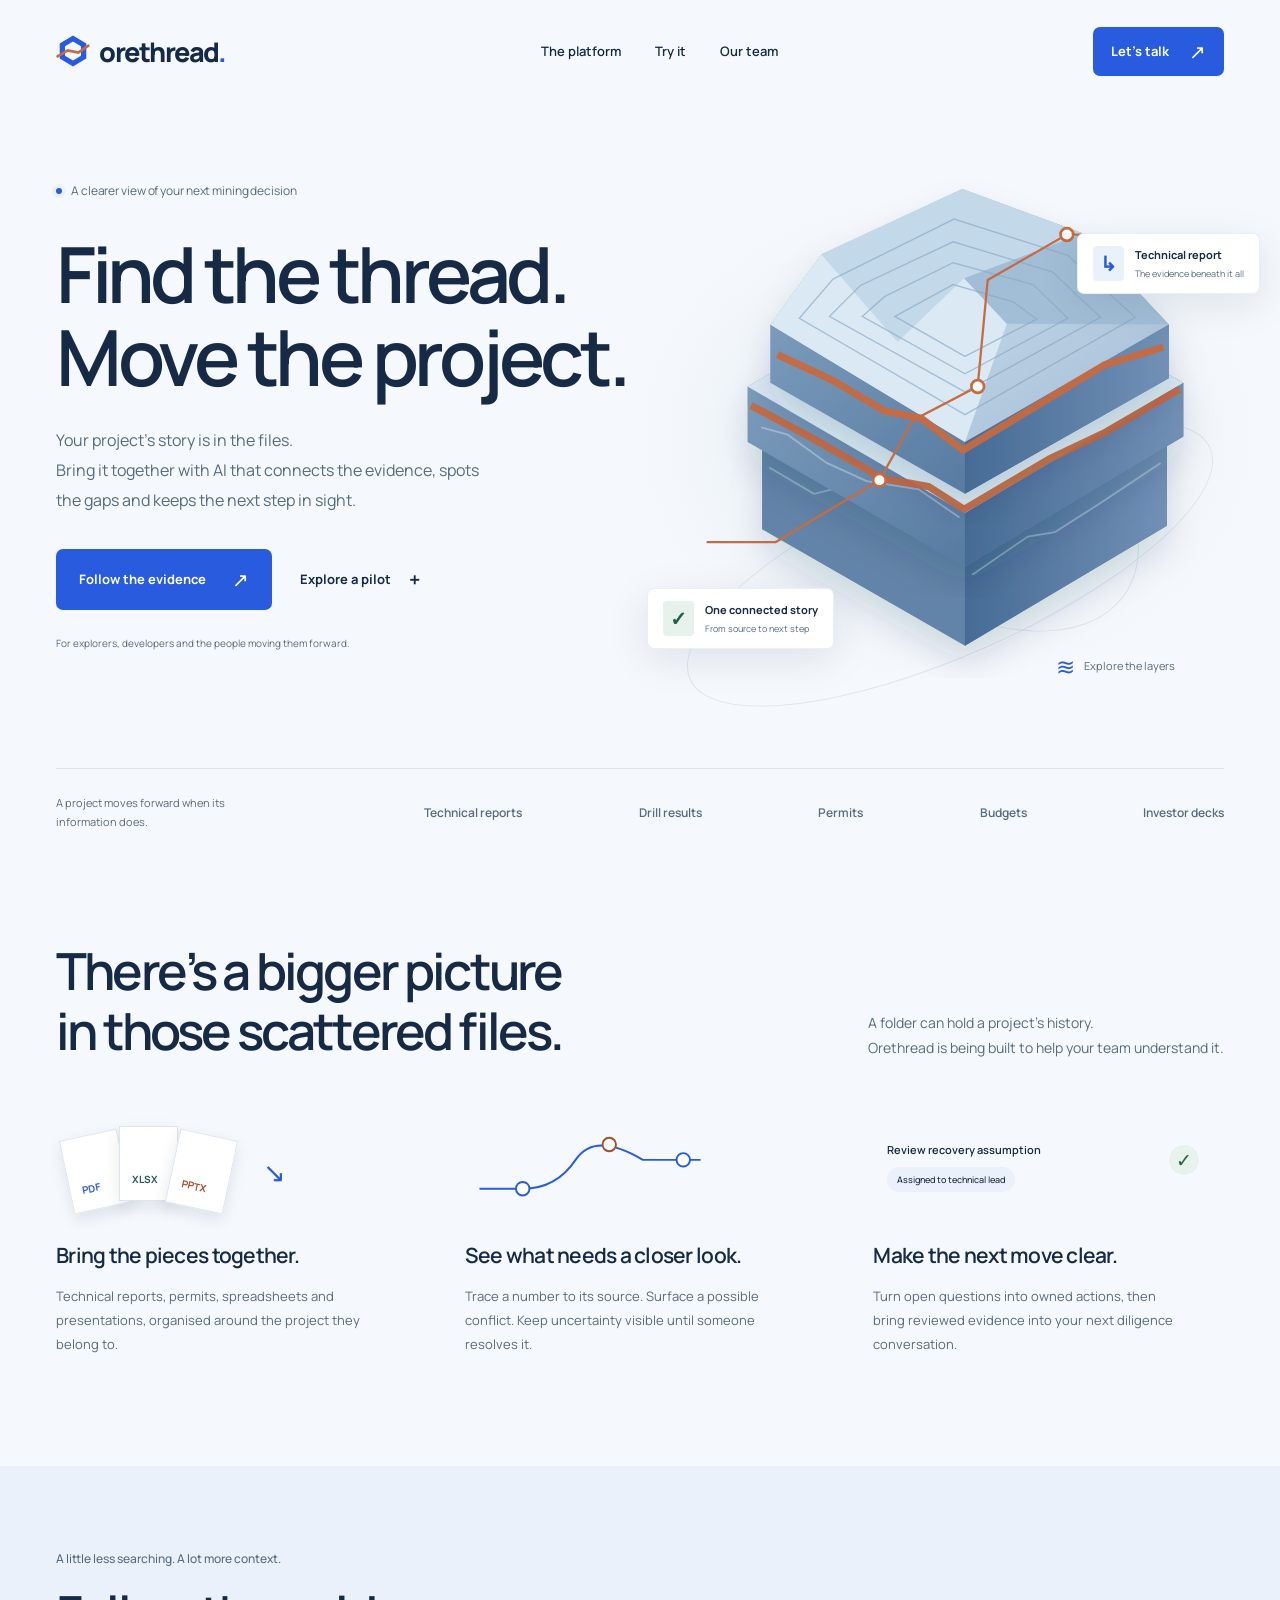
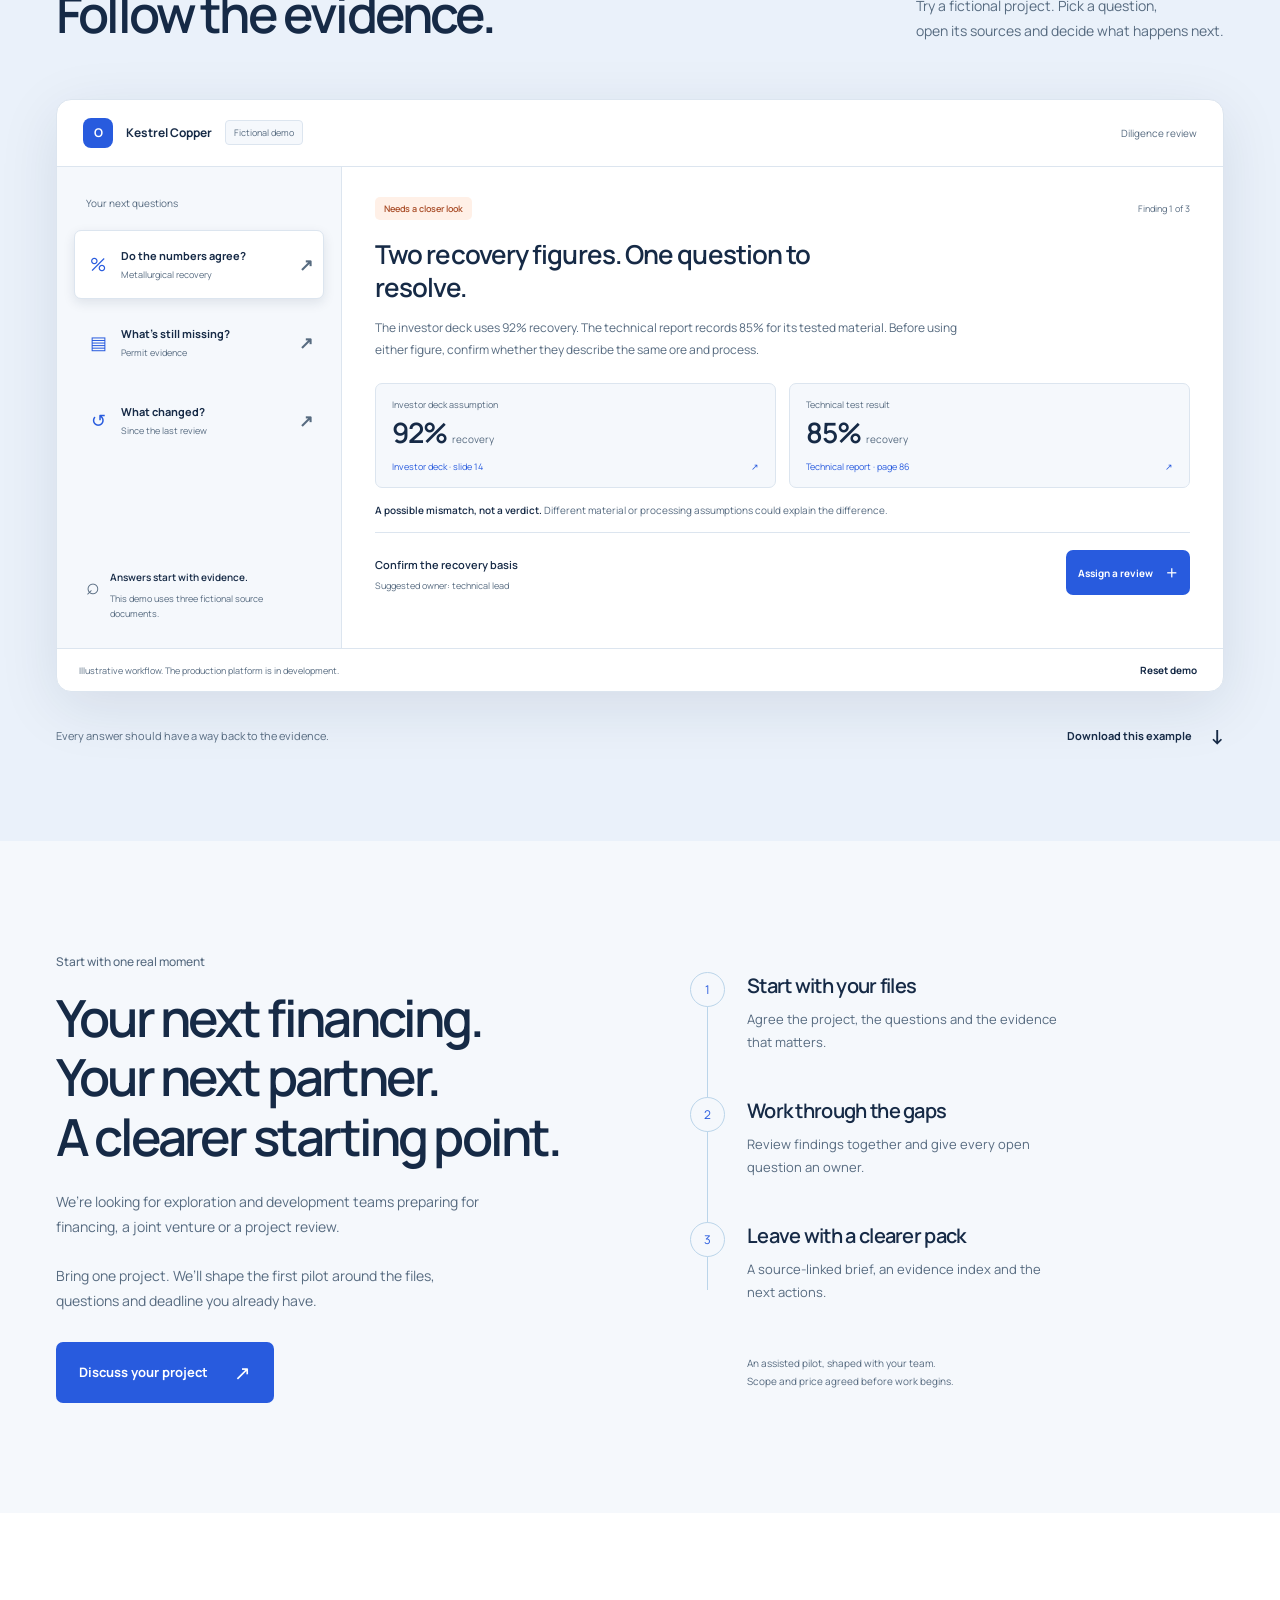
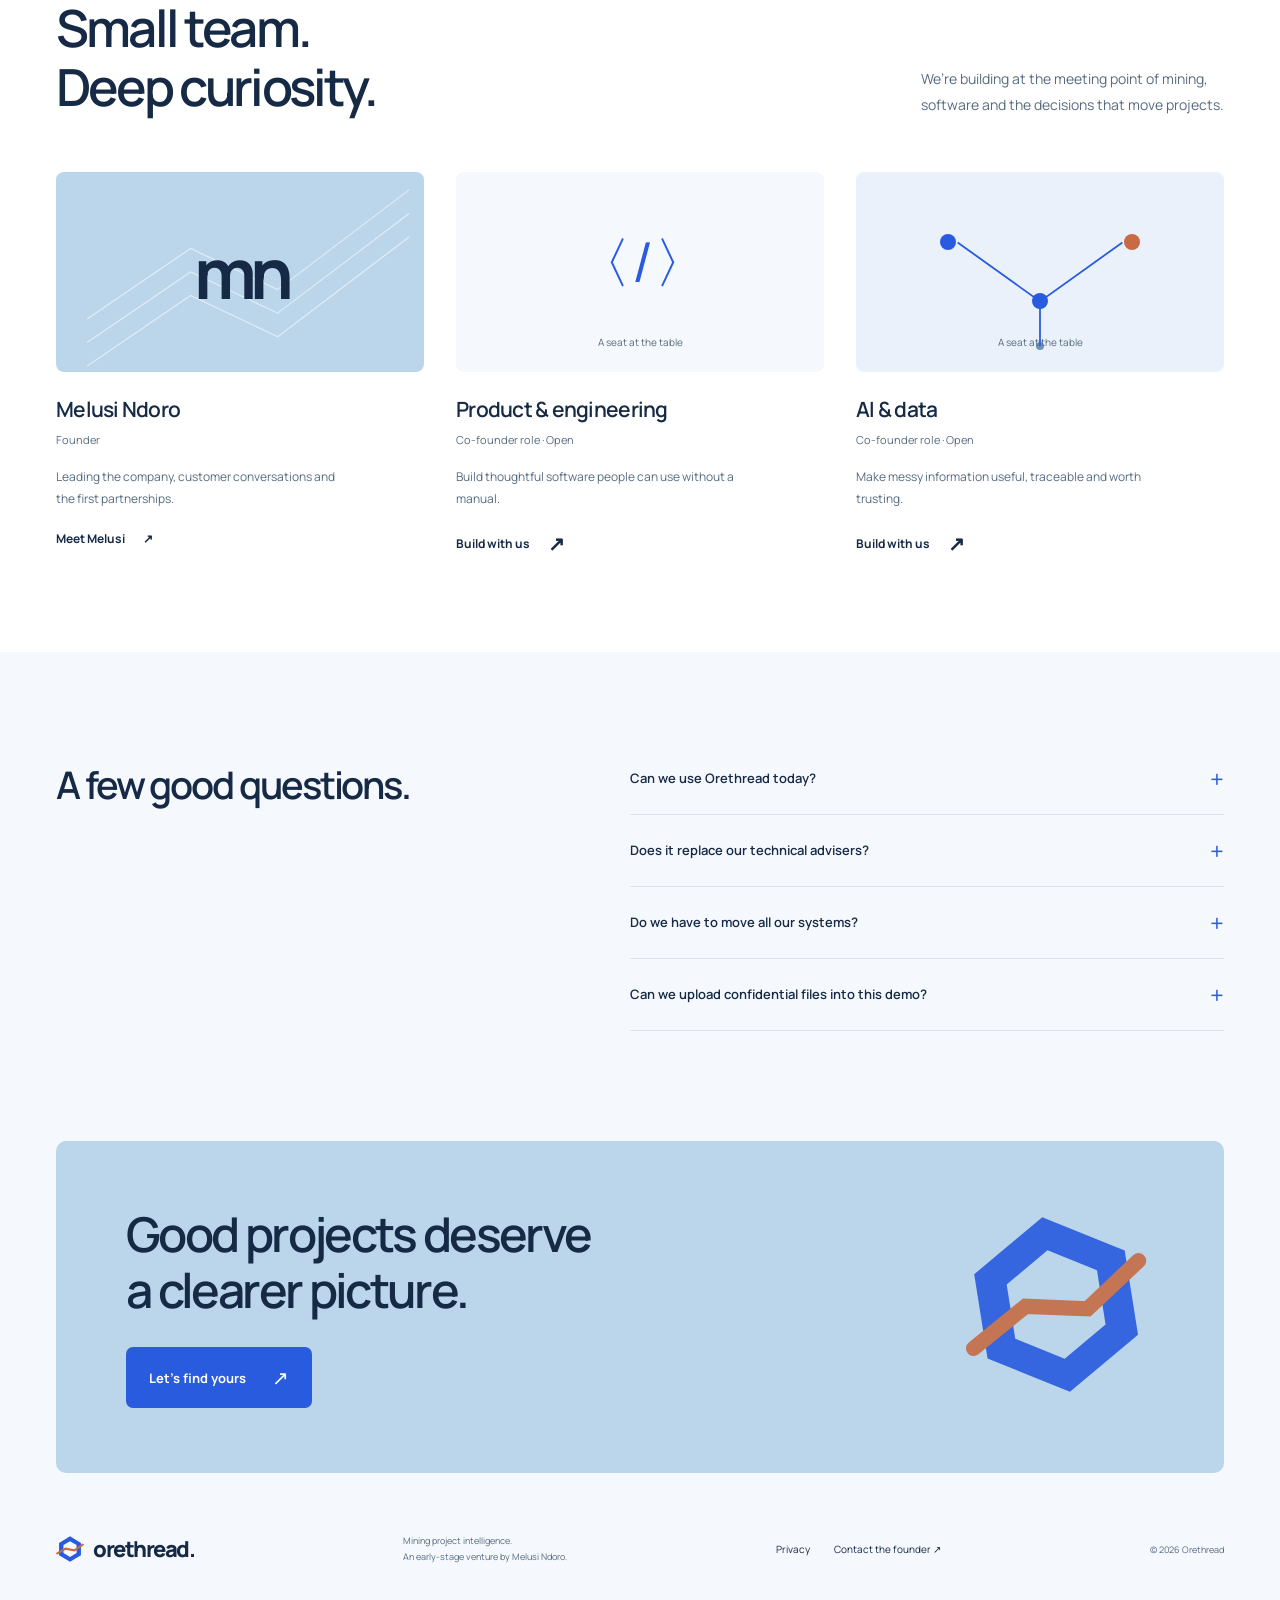
==== index.html @ 6ee9627e "Launch Orethread mining intelligence website and interactive demonstration" ====
<!doctype html>
<html lang="en">
<head>
  <meta charset="utf-8"><meta name="viewport" content="width=device-width,initial-scale=1">
  <title>Orethread | Find the thread. Move the project.</title>
  <meta name="description" content="Mining project intelligence, from scattered files to a clearer next decision. Explore Orethread's interactive diligence demo and discuss a pilot.">
  <meta name="theme-color" content="#F5F8FC"><meta property="og:title" content="Orethread | Find the thread. Move the project."><meta property="og:description" content="Connect the evidence. See what changed. Move your mining project forward."><meta property="og:type" content="website">
  <link rel="icon" href="assets/mark.svg" type="image/svg+xml"><link rel="stylesheet" href="assets/fonts.css"><link rel="stylesheet" href="style.css">
  <script src="app.js" defer></script>
</head>
<body>
<a href="#main" class="skip">Skip to content</a>
<header class="nav-wrap"><nav class="nav container" aria-label="Main navigation">
  <a class="wordmark" href="#" aria-label="Orethread home"><img src="assets/mark.svg" width="34" height="34" alt="">orethread<span class="wordmark-dot">.</span></a>
  <div class="nav-links"><a href="#platform">The platform</a><a href="#demo">Try it</a><a href="#team">Our team</a></div>
  <button class="button button-small" data-enquire="pilot">Let's talk <span aria-hidden="true">↗</span></button>
</nav></header>
<main id="main">
<section class="hero container">
  <div class="hero-copy">
    <p class="opening"><span class="signal" aria-hidden="true"></span> A clearer view of your next mining decision</p>
    <h1>Find the thread.<br>Move the project.</h1>
    <p class="hero-intro">Your project's story is in the files.<br>Bring it together with AI that connects the evidence, spots the gaps and keeps the next step in sight.</p>
    <div class="hero-actions"><a class="button" href="#demo">Follow the evidence <span aria-hidden="true">↗</span></a><button class="text-button" data-enquire="pilot">Explore a pilot <span aria-hidden="true">+</span></button></div>
    <p class="hero-note">For explorers, developers and the people moving them forward.</p>
  </div>
  <div class="hero-art" id="hero-art">
    <div class="orbit orbit-one"></div><div class="orbit orbit-two"></div>
    <div class="formation" id="formation" role="img" aria-label="An illustrated mineral formation, with layers connected by a copper thread">
      <svg viewBox="0 0 620 610" class="ore-svg" aria-hidden="true">
        <defs>
          <linearGradient id="top" x1="0" y1="0" x2="1" y2="1"><stop stop-color="var(--rock-light)"/><stop offset="1" stop-color="var(--rock-top)"/></linearGradient>
          <linearGradient id="front" x1="0" y1="0" x2="1" y2="1"><stop stop-color="var(--rock-mid)"/><stop offset="1" stop-color="var(--rock-dark)"/></linearGradient>
          <linearGradient id="side" x1="0" x2="1"><stop stop-color="var(--rock-dark)"/><stop offset="1" stop-color="var(--rock-side)"/></linearGradient>
          <filter id="shadow"><feDropShadow dx="0" dy="20" stdDeviation="18" flood-color="var(--ink)" flood-opacity=".14"/></filter>
        </defs>
        <g filter="url(#shadow)" class="ore-layer layer-3">
          <path fill="var(--rock-deep)" d="m106 324 224-130 221 125v91L329 542 106 414Z"/>
          <path fill="url(#side)" d="m329 454 222-135v91L329 542Z"/>
          <path fill="url(#top)" d="m106 324 224-130 221 125-222 135Z"/>
          <path class="vein" d="m114 346 49 29 53-13 46 43 60 35m15 24 61-42 30-5 50-32 66-44"/>
        </g>
        <g filter="url(#shadow)" class="ore-layer layer-2">
          <path fill="url(#front)" d="m90 269 240-139 239 135v59L329 467 90 330Z"/>
          <path fill="url(#side)" d="m329 408 240-143v59L329 467Z"/>
          <path fill="var(--rock-light)" d="m90 269 240-139 239 135-240 143Z"/>
          <path class="ore-seam" d="m94 290 64 34 81 46 50 9 39 25 93-55 63-30 81-47"/>
          <path class="vein" d="m105 314 29 8 43 31 44 20 57 9 45 31"/>
        </g>
        <g filter="url(#shadow)" class="ore-layer layer-1">
          <path fill="url(#front)" d="m115 216 56-77 155-72 133 49 94 100v59L329 402 115 280Z"/>
          <path fill="url(#side)" d="m329 345 224-129v59L329 402Z"/>
          <path fill="url(#top)" d="m115 216 56-77 155-72 133 49 94 100-224 129Z"/>
          <path fill="var(--rock-peak)" d="m171 139 155-72 133 49-131 49-73 70Z"/>
          <path fill="var(--rock-light)" d="m115 216 56-77 84 96 73-70 47 50-46 130Z"/>
          <path fill="var(--rock-top)" d="m328 165 131-49 94 100-178-1Z"/>
          <g fill="none" stroke="var(--rock-contour)" stroke-width="1.5" opacity=".65"><path d="m147 209 37-43 133-66 125 40 74 68-187 107Z"/><path d="m180 207 34-34 102-48 109 33 53 50-149 82Z"/><path d="m216 207 25-22 75-37 88 24 38 37-113 61Z"/><path d="m252 207 64-35 66 19 26 19-79 41Z"/></g>
          <path class="ore-seam" d="m123 249 62 29 56 33 40 8 46 35 93-56 63-38 64-19"/>
        </g>
        <path class="thread-path" d="M46 443h75l114-68 37-66 71-37 11-117 87-50h114"/>
        <g class="thread-nodes"><circle cx="235" cy="375" r="7"/><circle cx="343" cy="272" r="7"/><circle cx="441" cy="105" r="7"/></g>
      </svg>
    </div>
    <div class="art-label label-top"><span class="file-icon">↳</span><div>Technical report<small>The evidence beneath it all</small></div></div>
    <div class="art-label label-bottom"><span class="connection-icon">✓</span><div>One connected story<small>From source to next step</small></div></div>
    <button id="layers-button" class="layers-button" aria-pressed="false"><span aria-hidden="true">≋</span> Explore the layers</button>
  </div>
</section>
<div class="context-strip container"><p>A project moves forward when its information does.</p><div><span>Technical reports</span><span>Drill results</span><span>Permits</span><span>Budgets</span><span>Investor decks</span></div></div>

<section class="platform container section-space" id="platform">
  <div class="section-intro"><h2>There’s a bigger picture<br>in those scattered files.</h2><p>A folder can hold a project’s history.<br>Orethread is being built to help your team understand it.</p></div>
  <div class="capabilities">
    <article><div class="feature-art files-art" aria-hidden="true"><i>PDF</i><i>XLSX</i><i>PPTX</i><span>↘</span></div><h3>Bring the pieces together.</h3><p>Technical reports, permits, spreadsheets and presentations, organised around the project they belong to.</p></article>
    <article><div class="feature-art thread-art" aria-hidden="true"><svg viewBox="0 0 260 84"><path d="M15 60h45Q95 60 115 30t70 0h60"/><circle cx="60" cy="60" r="7"/><circle cx="150" cy="14" r="7"/><circle cx="227" cy="30" r="7"/></svg></div><h3>See what needs a closer look.</h3><p>Trace a number to its source. Surface a possible conflict. Keep uncertainty visible until someone resolves it.</p></article>
    <article><div class="feature-art action-art" aria-hidden="true"><span>Review recovery assumption</span><b>Assigned to technical lead</b><i>✓</i></div><h3>Make the next move clear.</h3><p>Turn open questions into owned actions, then bring reviewed evidence into your next diligence conversation.</p></article>
  </div>
</section>

<section class="demo-section" id="demo"><div class="container">
  <div class="section-intro"><div><p class="small-label">A little less searching. A lot more context.</p><h2>Follow the evidence.</h2></div><p>Try a fictional project. Pick a question,<br>open its sources and decide what happens next.</p></div>
  <div class="workbench">
    <div class="workbench-top"><div><span class="project-icon" aria-hidden="true">O</span><strong>Kestrel Copper</strong><span class="demo-badge">Fictional demo</span></div><span class="workbench-status">Diligence review</span></div>
    <div class="workbench-body">
      <aside class="question-list" aria-label="Demo questions"><p>Your next questions</p><button data-scenario="recovery" class="question active" aria-pressed="true"><span class="question-symbol">%</span><span>Do the numbers agree?<small>Metallurgical recovery</small></span><span>↗</span></button><button data-scenario="permit" class="question" aria-pressed="false"><span class="question-symbol">▤</span><span>What’s still missing?<small>Permit evidence</small></span><span>↗</span></button><button data-scenario="changes" class="question" aria-pressed="false"><span class="question-symbol">↺</span><span>What changed?<small>Since the last review</small></span><span>↗</span></button><div class="demo-coverage"><span class="coverage-symbol">⌕</span><p>Answers start with evidence.<small>This demo uses three fictional source documents.</small></p></div></aside>
      <div class="answer-space" aria-live="polite"><div class="answer-heading"><span id="finding-label" class="finding-label">Needs a closer look</span><span id="finding-position">Finding 1 of 3</span></div><h3 id="answer-title"></h3><p id="answer-copy"></p><div class="evidence-grid" id="evidence-grid"></div><div class="answer-note" id="answer-note"></div><div class="demo-action"><div><strong id="action-title"></strong><span id="action-detail"></span></div><button class="button button-small" id="review-button">Assign a review <span aria-hidden="true">+</span></button></div><p class="review-confirmation" id="review-confirmation" role="status"></p></div>
    </div><div class="workbench-footer"><span>Illustrative workflow. The production platform is in development.</span><button class="text-button" id="reset-demo">Reset demo</button></div>
  </div>
  <div class="demo-footnote"><p>Every answer should have a way back to the evidence.</p><button class="text-button" id="download-example">Download this example <span aria-hidden="true">↓</span></button></div>
</div></section>

<section class="pilot container section-space" id="pilot">
  <div class="pilot-copy"><p class="small-label">Start with one real moment</p><h2>Your next financing.<br>Your next partner.<br>A clearer starting point.</h2><p>We’re looking for exploration and development teams preparing for financing, a joint venture or a project review.</p><p>Bring one project. We’ll shape the first pilot around the files, questions and deadline you already have.</p><button class="button" data-enquire="pilot">Discuss your project <span aria-hidden="true">↗</span></button></div>
  <div class="pilot-route"><div class="route-line" aria-hidden="true"></div><article><span>1</span><div><h3>Start with your files</h3><p>Agree the project, the questions and the evidence that matters.</p></div></article><article><span>2</span><div><h3>Work through the gaps</h3><p>Review findings together and give every open question an owner.</p></div></article><article><span>3</span><div><h3>Leave with a clearer pack</h3><p>A source-linked brief, an evidence index and the next actions.</p></div></article><p class="pilot-detail">An assisted pilot, shaped with your team.<br>Scope and price agreed before work begins.</p></div>
</section>

<section class="team-section" id="team"><div class="container"><div class="section-intro"><h2>Small team.<br>Deep curiosity.</h2><p>We’re building at the meeting point of mining,<br>software and the decisions that move projects.</p></div><div class="team-grid"><article class="person founder"><div class="person-art founder-art" aria-hidden="true"><span>mn</span><svg viewBox="0 0 240 170"><path d="m-10 125 88-60 74 35 112-85M-10 145l88-60 74 35L264 35M-10 165l88-60 74 35L264 55"/></svg></div><h3>Melusi Ndoro</h3><p>Founder</p><p class="person-bio">Leading the company, customer conversations and the first partnerships.</p><a href="https://www.linkedin.com/in/melusindoro" target="_blank" rel="noopener noreferrer">Meet Melusi <span aria-hidden="true">↗</span></a></article><article class="person"><div class="person-art open-art" aria-hidden="true"><span>〈 / 〉</span><small>A seat at the table</small></div><h3>Product & engineering</h3><p>Co-founder role · Open</p><p class="person-bio">Build thoughtful software people can use without a manual.</p><button class="text-button" data-enquire="product">Build with us <span aria-hidden="true">↗</span></button></article><article class="person"><div class="person-art data-art" aria-hidden="true"><span class="data-node"></span><span class="data-node"></span><span class="data-node"></span><span class="data-node"></span><svg viewBox="0 0 280 170"><path d="m70 60 70 50 70-50m-70 50v38"/></svg><small>A seat at the table</small></div><h3>AI & data</h3><p>Co-founder role · Open</p><p class="person-bio">Make messy information useful, traceable and worth trusting.</p><button class="text-button" data-enquire="ai">Build with us <span aria-hidden="true">↗</span></button></article></div></div></section>

<section class="faq container section-space"><h2>A few good questions.</h2><div><details><summary>Can we use Orethread today?<span>+</span></summary><p>You can explore the interactive demo now. The production platform is in development, and we’re inviting teams to discuss an assisted pilot around a real project.</p></details><details><summary>Does it replace our technical advisers?<span>+</span></summary><p>Your team and advisers make the decisions. Orethread is designed to make the supporting evidence easier to find, compare and review.</p></details><details><summary>Do we have to move all our systems?<span>+</span></summary><p>The first pilot starts with a selected set of project documents. It is designed to fit around your existing technical tools, with scope agreed before onboarding.</p></details><details><summary>Can we upload confidential files into this demo?<span>+</span></summary><p>No upload is needed here. This demonstration uses fictional documents only. Access, storage and data handling for a real pilot will be agreed with your team first.</p></details></div></section>

<section class="closing container"><div><h2>Good projects deserve<br>a clearer picture.</h2><button class="button" data-enquire="pilot">Let's find yours <span aria-hidden="true">↗</span></button></div><div class="closing-symbol" aria-hidden="true"><img src="assets/mark.svg" alt=""></div></section>
</main>
<footer class="container footer"><a class="wordmark" href="#"><img src="assets/mark.svg" width="28" height="28" alt="">orethread.</a><p>Mining project intelligence.<br>An early-stage venture by Melusi Ndoro.</p><div><a href="privacy.html">Privacy</a><a href="https://www.linkedin.com/in/melusindoro" target="_blank" rel="noopener noreferrer">Contact the founder ↗</a></div><span>© 2026 Orethread</span></footer>

<dialog id="source-dialog" class="source-dialog"><div class="dialog-top"><span id="source-filename"></span><button class="icon-button" data-close="source-dialog" aria-label="Close source">×</button></div><div class="document-page"><p class="document-label">Fictional example document</p><h2 id="source-heading"></h2><p id="source-date"></p><div id="source-content"></div><p class="document-footer" id="source-page"></p></div></dialog>
<dialog id="enquiry-dialog" class="enquiry-dialog"><button class="icon-button close-enquiry" data-close="enquiry-dialog" aria-label="Close enquiry">×</button><p class="small-label">Let’s start a conversation</p><h2 id="enquiry-heading">What are you working on?</h2><p id="enquiry-intro">A little context will help us make the first conversation useful.</p><form id="enquiry-form"><label>Your name<input name="name" autocomplete="name" required maxlength="120"></label><label>Email<input name="email" type="email" autocomplete="email" required maxlength="200"></label><label id="company-label">Company or project<input name="company" required maxlength="160"></label><label id="message-label">What would you like to work through?<textarea name="message" rows="3" required maxlength="2000"></textarea></label><p class="form-note" id="form-note">This prepares your message on your device. Nothing is submitted in the background.</p><button class="button" type="submit" id="enquiry-submit">Prepare your introduction <span aria-hidden="true">↗</span></button></form><div id="enquiry-result" hidden><p>Your introduction is ready. Copy it, then send it to Melusi on LinkedIn.</p><textarea id="prepared-message" rows="8" readonly aria-label="Your prepared introduction"></textarea><div class="result-actions"><button class="button" id="copy-introduction">Copy introduction</button><a class="text-button" id="send-introduction" href="https://www.linkedin.com/in/melusindoro" target="_blank" rel="noopener noreferrer">Open LinkedIn ↗</a></div><p class="form-note" id="copy-status" role="status">Your message has not been sent.</p></div></dialog>
<div class="toast" id="toast" role="status"></div>
</body></html>
---- assets/fonts.css ----
@font-face {
  font-family: 'Manrope';
  font-style: normal;
  font-weight: 400;
  font-display: swap;
  src: url(./manrope-0.ttf) format('truetype');
}
@font-face {
  font-family: 'Manrope';
  font-style: normal;
  font-weight: 500;
  font-display: swap;
  src: url(./manrope-1.ttf) format('truetype');
}
@font-face {
  font-family: 'Manrope';
  font-style: normal;
  font-weight: 600;
  font-display: swap;
  src: url(./manrope-2.ttf) format('truetype');
}
@font-face {
  font-family: 'Manrope';
  font-style: normal;
  font-weight: 700;
  font-display: swap;
  src: url(./manrope-3.ttf) format('truetype');
}
@font-face {
  font-family: 'Manrope';
  font-style: normal;
  font-weight: 800;
  font-display: swap;
  src: url(./manrope-4.ttf) format('truetype');
}
---- style.css ----
:root{--paper:#F5F8FC;--surface:#FFFFFF;--ink:#162A46;--muted:#576B80;--blue:#285BDE;--blue-hover:#1C43AE;--line:#DCE5EF;--mineral:#BBD5EA;--wash:#EAF1FA;--copper:#A94D28;--copper-bright:#C66B43;--copper-wash:#FFF0E7;--success:#236048;--success-wash:#E6F2EB;--rock-light:#DBE9F4;--rock-top:#A2BDD6;--rock-mid:#89A9C5;--rock-dark:#466B95;--rock-side:#7190B5;--rock-deep:#6284A8;--rock-peak:#C3D9E9;--rock-contour:#89A8C4;--backdrop:rgba(22,42,70,.44);--shadow:rgba(22,42,70,.10);--font:'Manrope',Arial,sans-serif;--ease:cubic-bezier(.22,.61,.36,1)}
*{box-sizing:border-box}html{scroll-behavior:smooth;scroll-padding-top:100px}body{margin:0;background:var(--paper);color:var(--ink);font-family:var(--font);font-size:15px;-webkit-font-smoothing:antialiased}button,input,textarea{font:inherit}button,a{-webkit-tap-highlight-color:transparent}button{cursor:pointer}a{color:inherit;text-decoration:none}button{color:inherit}button:disabled{cursor:default}p{line-height:1.8;margin:0}h1,h2,h3{margin:0;font-weight:600;letter-spacing:-.055em}h1{font-size:clamp(52px,6.05vw,86px);line-height:1.07}h2{font-size:clamp(34px,4vw,54px);line-height:1.16}h3{font-size:21px;line-height:1.4;letter-spacing:-.035em}a:focus-visible,button:focus-visible,summary:focus-visible,input:focus-visible,textarea:focus-visible{outline:3px solid var(--blue);outline-offset:5px}::selection{background:var(--mineral)}.container{max-width:1280px;width:calc(100% - 112px);margin-inline:auto}.nav-wrap{position:sticky;top:0;z-index:30;background:color-mix(in srgb,var(--paper) 92%,transparent);backdrop-filter:blur(18px)}.nav{height:102px;display:flex;align-items:center;justify-content:space-between;gap:24px}.wordmark{display:flex;align-items:center;gap:9px;font-size:27px;font-weight:800;letter-spacing:-1.5px}.wordmark-dot{margin-left:-10px;color:var(--blue)}.nav-links{display:flex;gap:34px;font-size:13px;font-weight:600}.nav-links a:hover,.footer a:hover{color:var(--blue)}.button{display:inline-flex;justify-content:center;align-items:center;gap:26px;padding:17px 23px;border:0;background:var(--blue);color:var(--surface);border-radius:7px;font-size:13px;font-weight:700;transition:background .2s,transform .2s;min-height:48px}.button:hover{background:var(--blue-hover);transform:translateY(-2px)}.button span{font-size:20px;font-weight:400}.button-small{padding:11px 18px;min-height:44px;gap:20px}.text-button{display:inline-flex;align-items:center;gap:18px;background:none;border:0;padding:10px 0;font-size:13px;font-weight:700}.text-button:hover{color:var(--blue)}.text-button span{font-size:20px}.skip{position:fixed;left:16px;top:-100px;z-index:100;background:var(--surface);padding:15px}.skip:focus{top:16px}.hero{min-height:666px;display:grid;grid-template-columns:1.13fr 1fr;align-items:center;position:relative;padding-top:32px;padding-bottom:70px}.hero-copy{position:relative;z-index:2}.opening{font-size:12px;letter-spacing:-.1px;display:flex;gap:9px;align-items:center;margin-bottom:30px;color:var(--muted)}.signal{display:block;width:6px;height:6px;border-radius:50%;background:var(--blue);box-shadow:0 0 0 4px var(--wash)}.hero-intro{font-size:16px;line-height:1.9;max-width:435px;margin-top:27px;color:var(--muted)}.hero-actions{display:flex;align-items:center;gap:28px;margin-top:33px}.hero-note{font-size:10px;color:var(--muted);margin-top:24px}.hero-art{position:relative;min-width:0;height:555px;margin-left:-35px;margin-right:-30px;isolation:isolate}.hero-art:before{content:'';position:absolute;inset:40px -20px 0;background:radial-gradient(ellipse,var(--mineral),transparent 67%);opacity:.32;z-index:-1}.formation{width:100%;height:100%;transform:perspective(900px) rotateX(var(--rx,0deg)) rotateY(var(--ry,0deg));transition:transform .6s var(--ease)}.ore-svg{width:100%;height:100%;overflow:visible}.ore-layer{transition:transform 1s var(--ease)}.layer-1{transform:translateY(-12px)}.layer-2{transform:translateY(3px)}.layer-3{transform:translateY(15px)}.is-open .layer-1{transform:translateY(-48px)}.is-open .layer-2{transform:translateY(20px)}.is-open .layer-3{transform:translateY(70px)}.vein{fill:none;stroke:var(--rock-light);stroke-width:2;opacity:.4}.ore-seam{fill:none;stroke:var(--copper-bright);stroke-width:8;stroke-linejoin:round;opacity:.95}.thread-path{fill:none;stroke:var(--copper-bright);stroke-width:2.5;stroke-linecap:round;stroke-dasharray:750;stroke-dashoffset:750;animation:draw-thread 2.5s var(--ease) .6s forwards}.thread-nodes{fill:var(--surface);stroke:var(--copper-bright);stroke-width:3}.orbit{position:absolute;border:1px solid var(--line);border-radius:50%;width:93%;height:33%;left:4%;top:60%;transform:rotate(-24deg);z-index:-1}.orbit-two{width:67%;height:44%;left:18%;top:39%;transform:rotate(35deg)}.art-label{position:absolute;background:var(--surface);border:1px solid color-mix(in srgb,var(--line) 60%,transparent);box-shadow:0 10px 40px var(--shadow);padding:12px 15px;display:flex;gap:11px;align-items:center;border-radius:7px;font-size:11px;font-weight:700;white-space:nowrap}.art-label small{display:block;color:var(--muted);font-size:9px;font-weight:400;margin-top:5px}.label-top{right:-1%;top:17%}.label-bottom{left:1%;bottom:8%}.file-icon,.connection-icon{font-size:20px;width:31px;height:35px;display:grid;place-items:center;border-radius:4px;color:var(--blue);background:var(--wash)}.connection-icon{color:var(--success);background:var(--success-wash)}.layers-button{position:absolute;right:11%;bottom:0;border:0;background:none;display:flex;gap:9px;align-items:center;color:var(--muted);font-size:11px;padding:12px}.layers-button span{font-size:23px;color:var(--blue)}.context-strip{border-top:1px solid var(--line);padding-top:25px;display:flex;justify-content:space-between;gap:28px;align-items:center}.context-strip>p{font-size:11px;max-width:185px;color:var(--muted);line-height:1.7}.context-strip>div{display:flex;justify-content:space-between;flex:1;max-width:800px;gap:15px}.context-strip span{font-size:12px;font-weight:600;color:var(--muted)}.section-space{padding-block:110px}.section-intro{display:flex;justify-content:space-between;align-items:flex-end;gap:48px;margin-bottom:55px}.section-intro>p{color:var(--muted);font-size:14px;max-width:375px}.capabilities{display:grid;grid-template-columns:repeat(3,1fr);gap:58px}.capabilities article{min-width:0}.capabilities p{font-size:13px;line-height:1.85;color:var(--muted);margin-top:13px;max-width:310px}.feature-art{height:112px;position:relative;margin-bottom:14px}.files-art{display:flex;align-items:center;padding-left:10px}.files-art i{font-size:10px;font-style:normal;font-weight:700;background:var(--surface);border:1px solid var(--line);width:59px;height:75px;padding:45px 12px 0;transform:rotate(-12deg);color:var(--blue);box-shadow:0 6px 15px var(--shadow)}.files-art i:nth-child(2){transform:translate(-6px,-8px) rotate(0deg);color:var(--success)}.files-art i:nth-child(3){transform:translate(-12px,0) rotate(12deg);color:var(--copper)}.files-art>span{font-size:27px;color:var(--blue);padding-left:20px}.thread-art{display:flex;align-items:center}.thread-art svg{width:250px;fill:var(--surface);stroke:var(--blue);stroke-width:2}.thread-art path{fill:none}.thread-art circle:nth-child(3){stroke:var(--copper)}.action-art{padding-top:27px;padding-left:14px}.action-art span{font-size:11px;display:block;font-weight:600}.action-art b{font-size:9px;display:inline-block;background:var(--wash);padding:6px 10px;border-radius:20px;margin-top:10px;font-weight:500}.action-art i{position:absolute;right:25px;top:30px;font-size:19px;font-style:normal;color:var(--success);background:var(--success-wash);border-radius:50%;width:30px;height:30px;text-align:center;padding-top:2px}.small-label{font-size:12px;font-weight:500;color:var(--muted);margin-bottom:15px}.demo-section{background:var(--wash);padding-block:82px}.workbench{border:1px solid var(--line);border-radius:15px;overflow:hidden;background:var(--surface);box-shadow:0 15px 60px var(--shadow)}.workbench-top{padding:18px 26px;border-bottom:1px solid var(--line);display:flex;align-items:center;justify-content:space-between;gap:15px}.workbench-top>div{display:flex;align-items:center;gap:13px;font-size:12px}.project-icon{display:grid;place-items:center;background:var(--blue);color:var(--surface);width:30px;height:30px;border-radius:8px;font-weight:700}.demo-badge{font-size:9px;color:var(--muted);background:var(--paper);padding:5px 8px;border:1px solid var(--line);border-radius:4px}.workbench-status{font-size:10px;color:var(--muted)}.workbench-body{display:grid;grid-template-columns:285px 1fr;min-height:474px}.question-list{border-right:1px solid var(--line);background:var(--paper);padding:27px 17px;display:flex;flex-direction:column;gap:9px}.question-list>p{font-size:10px;color:var(--muted);margin-bottom:9px;padding-left:12px}.question{display:flex;align-items:center;width:100%;border:1px solid transparent;background:transparent;text-align:left;padding:13px 10px;border-radius:7px;gap:10px;font-size:11px;font-weight:700;min-height:69px}.question.active{background:var(--surface);border-color:var(--line);box-shadow:0 4px 12px var(--shadow)}.question:hover{background:var(--surface)}.question-symbol{display:grid;place-items:center;font-size:18px;font-weight:400;color:var(--blue);width:26px}.question>span:nth-child(2){flex:1}.question small{display:block;margin-top:5px;color:var(--muted);font-size:9px;font-weight:400}.question>span:last-child{font-size:17px;color:var(--muted)}.demo-coverage{display:flex;align-items:flex-start;gap:10px;margin-top:auto;padding:35px 12px 0}.demo-coverage p{font-size:10px;line-height:1.65;font-weight:600}.demo-coverage small{display:block;font-size:9px;color:var(--muted);font-weight:400;margin-top:6px}.coverage-symbol{font-size:23px;color:var(--muted)}.answer-space{padding:30px 33px 25px;min-width:0}.answer-heading{display:flex;justify-content:space-between;align-items:center;margin-bottom:18px}.finding-label{color:var(--copper);background:var(--copper-wash);font-size:9px;border-radius:5px;padding:5px 9px;font-weight:600}#finding-position{font-size:9px;color:var(--muted)}.answer-space h3{font-size:26px;line-height:1.3;margin-bottom:12px;max-width:490px}.answer-space>p{color:var(--muted);font-size:12px;line-height:1.8;max-width:610px}.evidence-grid{display:grid;grid-template-columns:1fr 1fr;gap:13px;margin-top:23px}.evidence{border:1px solid var(--line);border-radius:7px;background:var(--paper);padding:14px 16px;text-align:left;transition:border-color .2s;min-width:0}.evidence:hover{border-color:var(--blue)}.evidence-label{display:block;color:var(--muted);font-size:9px}.evidence-value{display:block;font-size:28px;line-height:1.5;font-weight:600;letter-spacing:-1px}.evidence-unit{font-size:10px;color:var(--muted);font-weight:400;letter-spacing:0;margin-left:5px}.evidence-source{display:flex;justify-content:space-between;gap:8px;font-size:9px;color:var(--blue);margin-top:7px}.answer-note{font-size:10px;color:var(--muted);padding:15px 0}.answer-note strong{color:var(--ink);font-weight:600}.demo-action{display:flex;align-items:center;justify-content:space-between;gap:15px;border-top:1px solid var(--line);padding-top:17px}.demo-action strong{font-size:11px;font-weight:600}.demo-action>div>span{display:block;font-size:9px;color:var(--muted);margin-top:5px}.demo-action .button{font-size:10px;padding:9px 12px;gap:13px;min-height:38px}.review-confirmation{font-size:10px!important;color:var(--success)!important;margin-top:10px!important;min-height:18px}.workbench-footer{border-top:1px solid var(--line);padding:10px 22px;display:flex;justify-content:space-between;align-items:center;gap:16px}.workbench-footer>span{font-size:9px;color:var(--muted)}.workbench-footer .text-button{font-size:10px;padding:4px}.demo-footnote{display:flex;justify-content:space-between;align-items:center;margin-top:20px;gap:20px}.demo-footnote p{font-size:11px;color:var(--muted)}.demo-footnote .text-button{font-size:11px}.pilot{display:grid;grid-template-columns:1fr 1fr;gap:100px;align-items:center}.pilot-copy>p:not(.small-label){font-size:14px;max-width:440px;color:var(--muted);margin-top:23px}.pilot-copy .button{margin-top:29px}.pilot-route{position:relative;padding-top:8px}.pilot-route article{position:relative;display:flex;gap:22px;padding-bottom:42px}.pilot-route article>span{z-index:1;width:35px;height:35px;display:grid;place-items:center;flex-shrink:0;background:var(--paper);border:1px solid var(--mineral);border-radius:50%;font-size:12px;color:var(--blue)}.pilot-route h3{font-size:20px}.pilot-route article p{font-size:13px;line-height:1.8;max-width:310px;margin-top:8px;color:var(--muted)}.route-line{position:absolute;width:1px;background:var(--mineral);top:20px;left:17px;bottom:100px}.pilot-detail{margin-left:57px;color:var(--muted);font-size:10px;padding-top:8px}.team-section{background:var(--surface);padding-block:85px}.team-grid{display:grid;grid-template-columns:repeat(3,1fr);gap:32px}.person-art{height:200px;position:relative;overflow:hidden;background:var(--paper);border-radius:8px;margin-bottom:23px;display:flex;align-items:center;justify-content:center}.founder-art{background:var(--mineral)}.founder-art>span{font-size:70px;letter-spacing:-7px;z-index:1;color:var(--ink);font-weight:700}.founder-art svg{position:absolute;inset:0;width:100%;height:100%;fill:none;stroke:var(--surface);stroke-width:1;opacity:.55}.open-art>span{font-size:55px;color:var(--blue);letter-spacing:-5px;transform:translateY(-10px);font-weight:400}.person-art small{position:absolute;bottom:23px;font-size:10px;color:var(--muted)}.data-art{background:var(--wash)}.data-art svg{position:absolute;inset:0;width:100%;height:100%;fill:none;stroke:var(--blue);stroke-width:1.5}.data-node{position:absolute;width:16px;height:16px;border-radius:50%;background:var(--blue);top:calc(35.3% - 8px);left:calc(25% - 8px)}.data-node:nth-child(2){left:calc(75% - 8px);background:var(--copper-bright)}.data-node:nth-child(3){top:calc(64.7% - 8px);left:calc(50% - 8px)}.data-node:nth-child(4){top:calc(87% - 8px);left:calc(50% - 8px);width:8px;height:8px;transform:translate(4px,4px);background:var(--rock-side)}.person>p{font-size:11px;color:var(--muted);margin-top:6px}.person>p.person-bio{margin-top:16px;font-size:12px;max-width:290px;line-height:1.8;min-height:44px}.person>a,.person>.text-button{display:inline-flex;font-size:12px;font-weight:700;gap:18px;margin-top:10px;padding:10px 0}.faq{display:grid;grid-template-columns:.85fr 1fr;gap:70px}.faq h2{font-size:38px}details{border-bottom:1px solid var(--line);padding-block:19px}details:first-child{padding-top:0}summary{list-style:none;cursor:pointer;display:flex;justify-content:space-between;gap:20px;align-items:center;font-size:13px;font-weight:600}summary::-webkit-details-marker{display:none}summary span{font-size:24px;font-weight:400;color:var(--blue);transition:transform .2s}details[open] summary span{transform:rotate(45deg)}details>p{font-size:12px;color:var(--muted);padding:15px 35px 0 0}.closing{background:var(--mineral);padding:65px 70px;display:flex;align-items:center;justify-content:space-between;border-radius:10px;gap:40px}.closing h2{font-size:48px}.closing .button{margin-top:30px}.closing-symbol{width:195px;transform:rotate(-9deg)}.closing-symbol img{width:100%;opacity:.9}.footer{display:flex;align-items:center;justify-content:space-between;gap:32px;padding-block:60px}.footer .wordmark{font-size:22px}.footer p,.footer>span{font-size:9px;color:var(--muted)}.footer>div{display:flex;gap:24px;font-size:10px}.footer>span{white-space:nowrap}dialog{border:0;padding:0;border-radius:12px;color:var(--ink);background:var(--surface);box-shadow:0 30px 100px var(--shadow);max-height:90dvh;overflow:auto}dialog::backdrop{background:var(--backdrop);backdrop-filter:blur(6px)}.source-dialog{width:min(720px,calc(100% - 32px))}.dialog-top{padding:14px 24px;display:flex;align-items:center;justify-content:space-between;background:var(--paper);border-bottom:1px solid var(--line);font-size:11px;gap:16px}.icon-button{border:0;background:none;font-size:25px;width:36px;height:36px;display:grid;place-items:center}.document-page{margin:30px;padding:40px;border:1px solid var(--line);min-height:400px}.document-label{font-size:10px;color:var(--copper);margin-bottom:25px}.document-page h2{font-size:32px}.document-page #source-date{font-size:11px;color:var(--muted);margin:14px 0 32px}.document-page #source-content{font-size:14px;line-height:1.9}.document-page mark{background:var(--copper-wash);padding:2px 0;color:var(--ink)}.document-footer{margin-top:50px;border-top:1px solid var(--line);padding-top:14px;font-size:10px;color:var(--muted)}.enquiry-dialog{width:min(560px,calc(100% - 32px));padding:43px}.close-enquiry{position:absolute;right:15px;top:12px}.enquiry-dialog h2{font-size:35px}.enquiry-dialog>p:not(.small-label){font-size:12px;color:var(--muted);margin-top:14px}.enquiry-dialog form{margin-top:25px}label{display:block;font-size:11px;font-weight:600;margin-top:16px}input,textarea{display:block;width:100%;border:1px solid var(--line);border-radius:5px;padding:11px 12px;margin-top:7px;color:var(--ink);background:var(--paper);font-size:13px}textarea{resize:vertical}.form-note{font-size:10px;color:var(--muted);margin:15px 0}.enquiry-dialog .button{font-size:12px}.result-actions{display:flex;gap:20px;align-items:center;margin-top:20px}#enquiry-result>p{font-size:13px;margin-top:24px}.toast{position:fixed;bottom:25px;left:50%;transform:translate(-50%,20px);background:var(--ink);color:var(--surface);font-size:12px;padding:13px 22px;border-radius:8px;z-index:100;opacity:0;pointer-events:none;transition:.2s;max-width:calc(100% - 30px);text-align:center}.toast.visible{opacity:1;transform:translate(-50%,0)}[hidden]{display:none!important}@keyframes draw-thread{to{stroke-dashoffset:0}}
@media(min-width:1600px){.hero{min-height:760px}.hero-art{height:650px}.container{max-width:1360px}}
@media(max-width:1100px){.container{width:calc(100% - 64px)}.nav{height:85px}.hero{min-height:600px;padding-bottom:50px}.hero-art{height:470px;margin-left:-55px}.hero h1{font-size:65px}.hero-intro{font-size:14px;max-width:340px}.hero-note{max-width:260px}.art-label{font-size:9px;padding:9px}.art-label small{font-size:8px}.label-top{right:-3%;top:19%}.hero-actions{gap:18px}.hero-actions .button{padding:15px 17px;font-size:11px;gap:17px}.section-intro{gap:25px}.capabilities{gap:30px}.pilot{gap:60px}.workbench-body{grid-template-columns:250px 1fr}.answer-space{padding:25px}.footer{gap:20px}.context-strip span{font-size:10px}}
@media(max-width:800px){.container{width:calc(100% - 40px)}.nav{height:78px}.nav-links{gap:20px;font-size:11px}.wordmark{font-size:24px}.nav .button{font-size:11px}.hero{grid-template-columns:1fr;padding-top:35px;padding-bottom:30px}.hero h1{font-size:clamp(51px,8vw,70px)}.hero-intro{max-width:440px;font-size:15px}.hero-copy{max-width:600px}.hero-art{height:470px;max-width:560px;width:100%;margin:-5px auto 0}.hero-note{max-width:none}.label-top{right:2%;top:17%}.label-bottom{bottom:9%;left:5%}.hero-actions .button{font-size:12px;padding:16px 20px}.context-strip{align-items:flex-start;flex-direction:column;gap:15px}.context-strip>p{max-width:none}.context-strip>div{width:100%;flex-wrap:wrap;gap:12px;justify-content:flex-start}.context-strip span{font-size:10px;border-right:1px solid var(--line);padding-right:12px}.context-strip span:last-child{border:0}.section-space{padding-block:75px}.section-intro{flex-direction:column;align-items:flex-start;gap:22px;margin-bottom:37px}.section-intro br{display:none}.section-intro h2 br{display:block}.capabilities{gap:22px}.capabilities h3{font-size:17px}.capabilities p{font-size:12px}.feature-art{height:90px}.files-art i{width:45px;height:60px;padding:35px 6px 0;font-size:8px}.files-art>span{display:none}.action-art{padding:17px 0}.action-art span{font-size:9px;max-width:120px}.action-art b{font-size:8px}.action-art i{right:0;top:15px;width:22px;height:22px;font-size:14px}.thread-art svg{width:100%}.demo-section{padding-block:60px}.workbench-body{grid-template-columns:1fr}.question-list{display:grid;grid-template-columns:repeat(3,1fr);border-right:0;border-bottom:1px solid var(--line);padding:10px;gap:7px}.question-list>p,.demo-coverage{display:none}.question{font-size:10px;gap:5px;padding:10px 7px;min-height:60px}.question-symbol{font-size:17px;width:20px;flex-shrink:0}.question small{font-size:8px}.question>span:last-child{display:none}.answer-space{padding:25px}.pilot{grid-template-columns:1fr;gap:50px}.pilot-copy>p:not(.small-label){max-width:550px}.pilot-route{max-width:500px}.pilot-route article p{max-width:none}.team-section{padding-block:65px}.team-grid{gap:20px}.person-art{height:160px}.person h3{font-size:17px}.person>p.person-bio{font-size:11px;min-height:65px}.person>p{font-size:10px}.open-art>span{font-size:42px}.faq{grid-template-columns:1fr;gap:35px}.closing{padding:45px}.closing h2{font-size:36px}.closing-symbol{width:140px}.footer{flex-wrap:wrap;padding-block:40px;gap:25px}.footer>div{margin-left:auto}.footer>span{width:100%}}
@media(max-width:520px){.nav-links{display:none}.nav .button{padding:9px 12px;gap:15px}.wordmark{font-size:23px}.wordmark img{width:30px}.opening{font-size:10px;margin-bottom:23px}.hero h1{font-size:51px;letter-spacing:-3px}.hero-intro{font-size:13px;margin-top:24px}.hero-actions{gap:20px;margin-top:27px}.hero-actions .button{font-size:10px;padding:14px 15px;gap:13px}.hero-actions .text-button{font-size:10px;gap:10px}.hero-art{height:380px;margin-top:10px}.hero-note{font-size:9px}.label-top{right:0;top:15%}.label-bottom{left:0;bottom:9%}.layers-button{right:0;font-size:9px}.art-label{gap:7px}.file-icon,.connection-icon{width:25px;height:30px}.capabilities{grid-template-columns:1fr;gap:36px}.capabilities article{display:grid;grid-template-columns:95px 1fr;column-gap:24px;align-items:center}.feature-art{grid-row:1/3;margin:0;height:90px}.files-art{padding-left:0}.files-art i{position:absolute;width:39px;height:57px;font-size:7px;padding:36px 5px 0}.files-art i:nth-child(2){left:26px;top:14px}.files-art i:nth-child(3){left:52px;top:26px}.capabilities h3{font-size:19px}.capabilities p{margin-top:8px;font-size:12px}.action-art>span,.action-art>b{font-size:0}.action-art:before,.action-art:after{content:'';position:absolute;background:var(--line);height:5px;width:62px;top:51px;border-radius:2px}.action-art:after{top:64px;width:40px}.action-art i{right:8px;top:15px;width:29px;height:29px;font-size:18px}.thread-art svg{transform:scale(1.2)}.section-intro>p{font-size:13px}.workbench-top{padding:13px}.workbench-top>div{font-size:10px;gap:8px}.demo-badge{font-size:8px}.workbench-status{display:none}.project-icon{width:24px;height:24px}.question-list{padding:7px;gap:4px}.question{display:block;font-size:9px;padding:8px 5px;line-height:1.5;text-align:center;min-height:86px}.question .question-symbol{display:block;width:auto;margin-bottom:5px}.question small{font-size:7px}.answer-space{padding:20px 16px}.answer-space h3{font-size:24px}.answer-space>p{font-size:11px}.evidence-grid{gap:8px}.evidence{padding:12px 10px}.evidence-value{font-size:26px}.evidence-label,.evidence-source{font-size:8px}.evidence-source{align-items:flex-end;min-height:25px}.evidence-unit{font-size:8px}.answer-note{font-size:9px}.demo-action{align-items:flex-start;flex-direction:column;gap:14px}.demo-action .button{width:100%;justify-content:space-between;font-size:11px}.workbench-footer{padding:10px 14px}.workbench-footer>span{font-size:8px;max-width:210px}.demo-footnote{align-items:flex-start;gap:12px}.demo-footnote p{font-size:10px;max-width:190px}.demo-footnote .text-button{font-size:9px;gap:8px;padding:0}.team-grid{grid-template-columns:1fr;gap:37px}.person{display:grid;grid-template-columns:120px 1fr;column-gap:23px;align-items:start}.person-art{grid-row:1/5;height:155px;margin:0}.person h3{margin-top:5px;font-size:18px}.person>p{font-size:10px}.person>p.person-bio{min-height:0;margin-top:10px;font-size:11px}.person>a,.person>.text-button{margin-top:6px;font-size:11px}.founder-art>span{font-size:50px}.open-art>span{font-size:31px}.person-art small{font-size:7px;bottom:17px}.data-art svg{height:70%;top:10%}.data-node{display:none}.faq h2{font-size:31px}summary{font-size:12px}.closing{padding:35px 25px;overflow:hidden;position:relative}.closing h2{font-size:33px;position:relative;z-index:1}.closing-symbol{position:absolute;right:-50px;bottom:-25px;opacity:.14;width:230px}.closing .button{position:relative;z-index:1;font-size:11px}.footer>p{max-width:170px;margin-left:auto}.footer>div{margin-left:0;width:100%;justify-content:space-between}.footer>span{font-size:8px}.enquiry-dialog{padding:33px 23px}.enquiry-dialog h2{font-size:29px}.document-page{margin:15px;padding:24px}.document-page h2{font-size:27px}.result-actions{gap:15px;flex-wrap:wrap}}
@media(prefers-reduced-motion:reduce){html{scroll-behavior:auto}*,*:before,*:after{animation:none!important;transition:none!important}.thread-path{stroke-dashoffset:0}.formation{transform:none!important}}
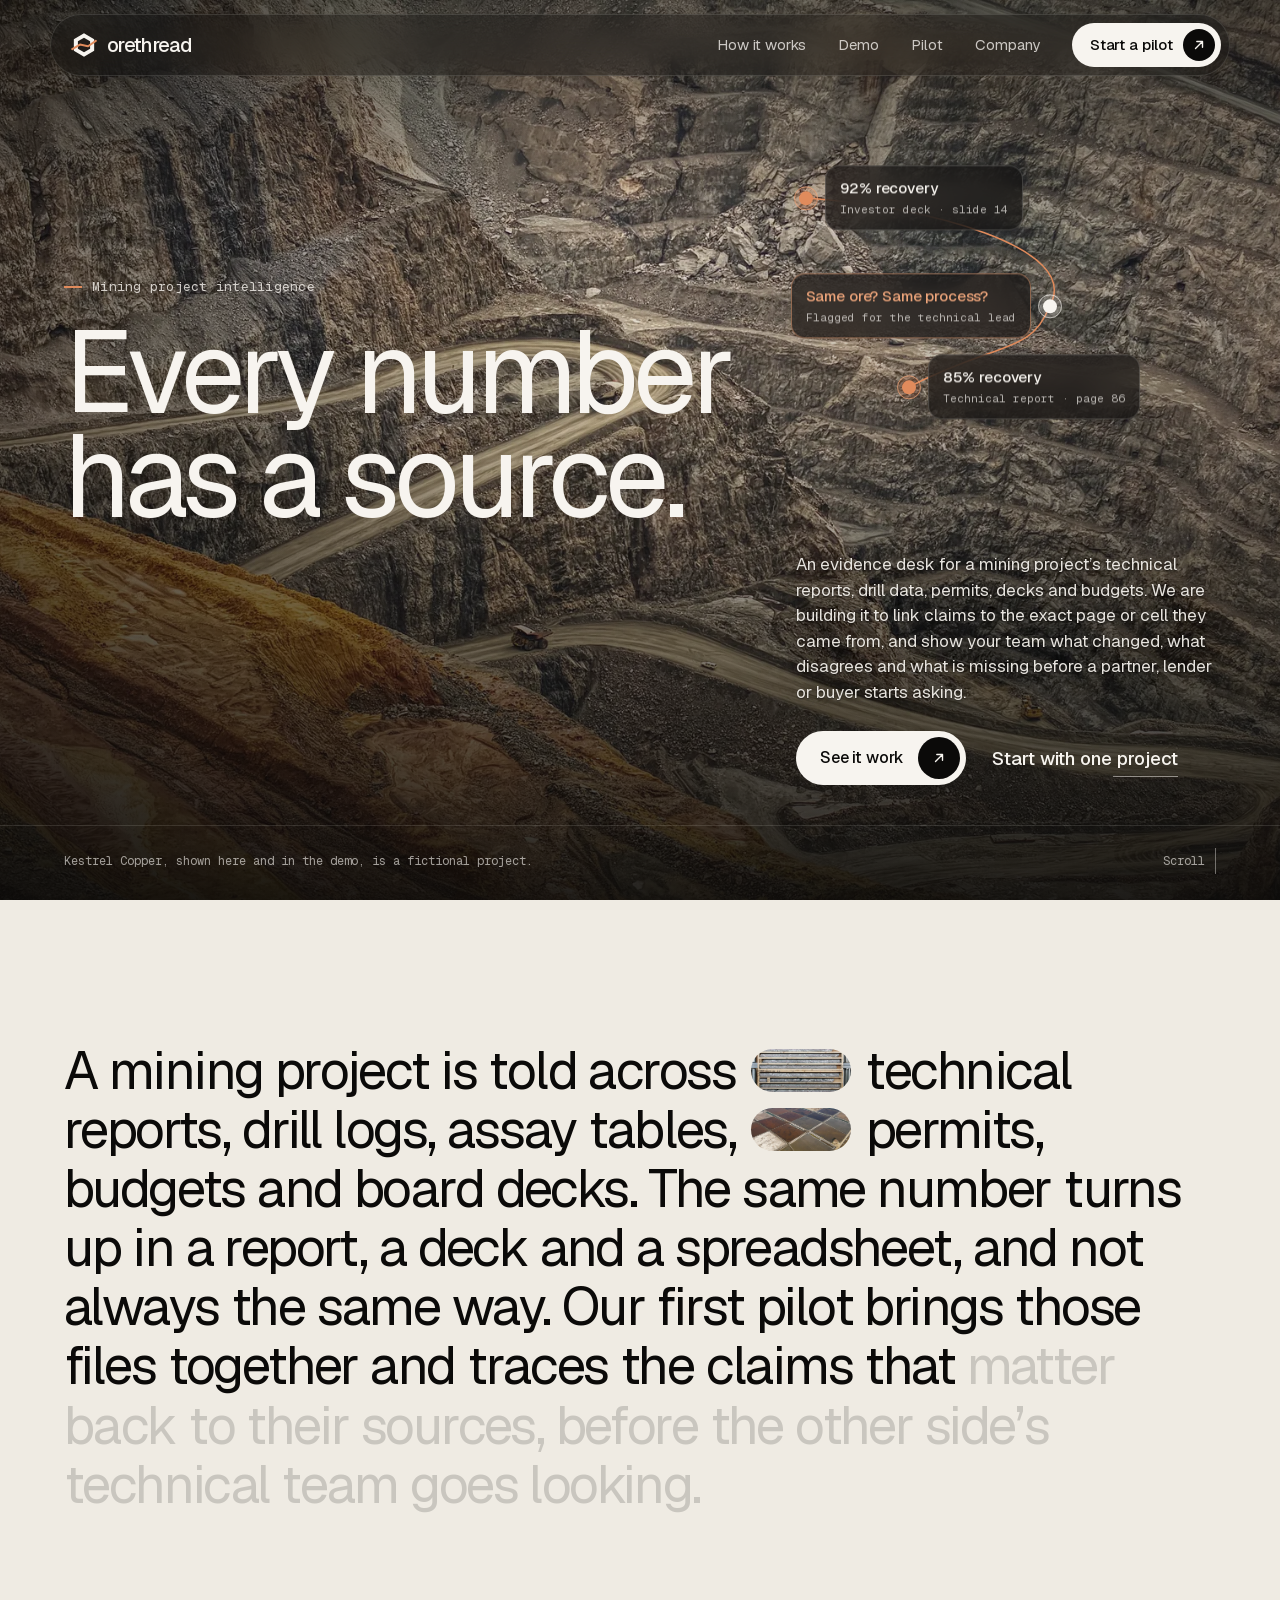
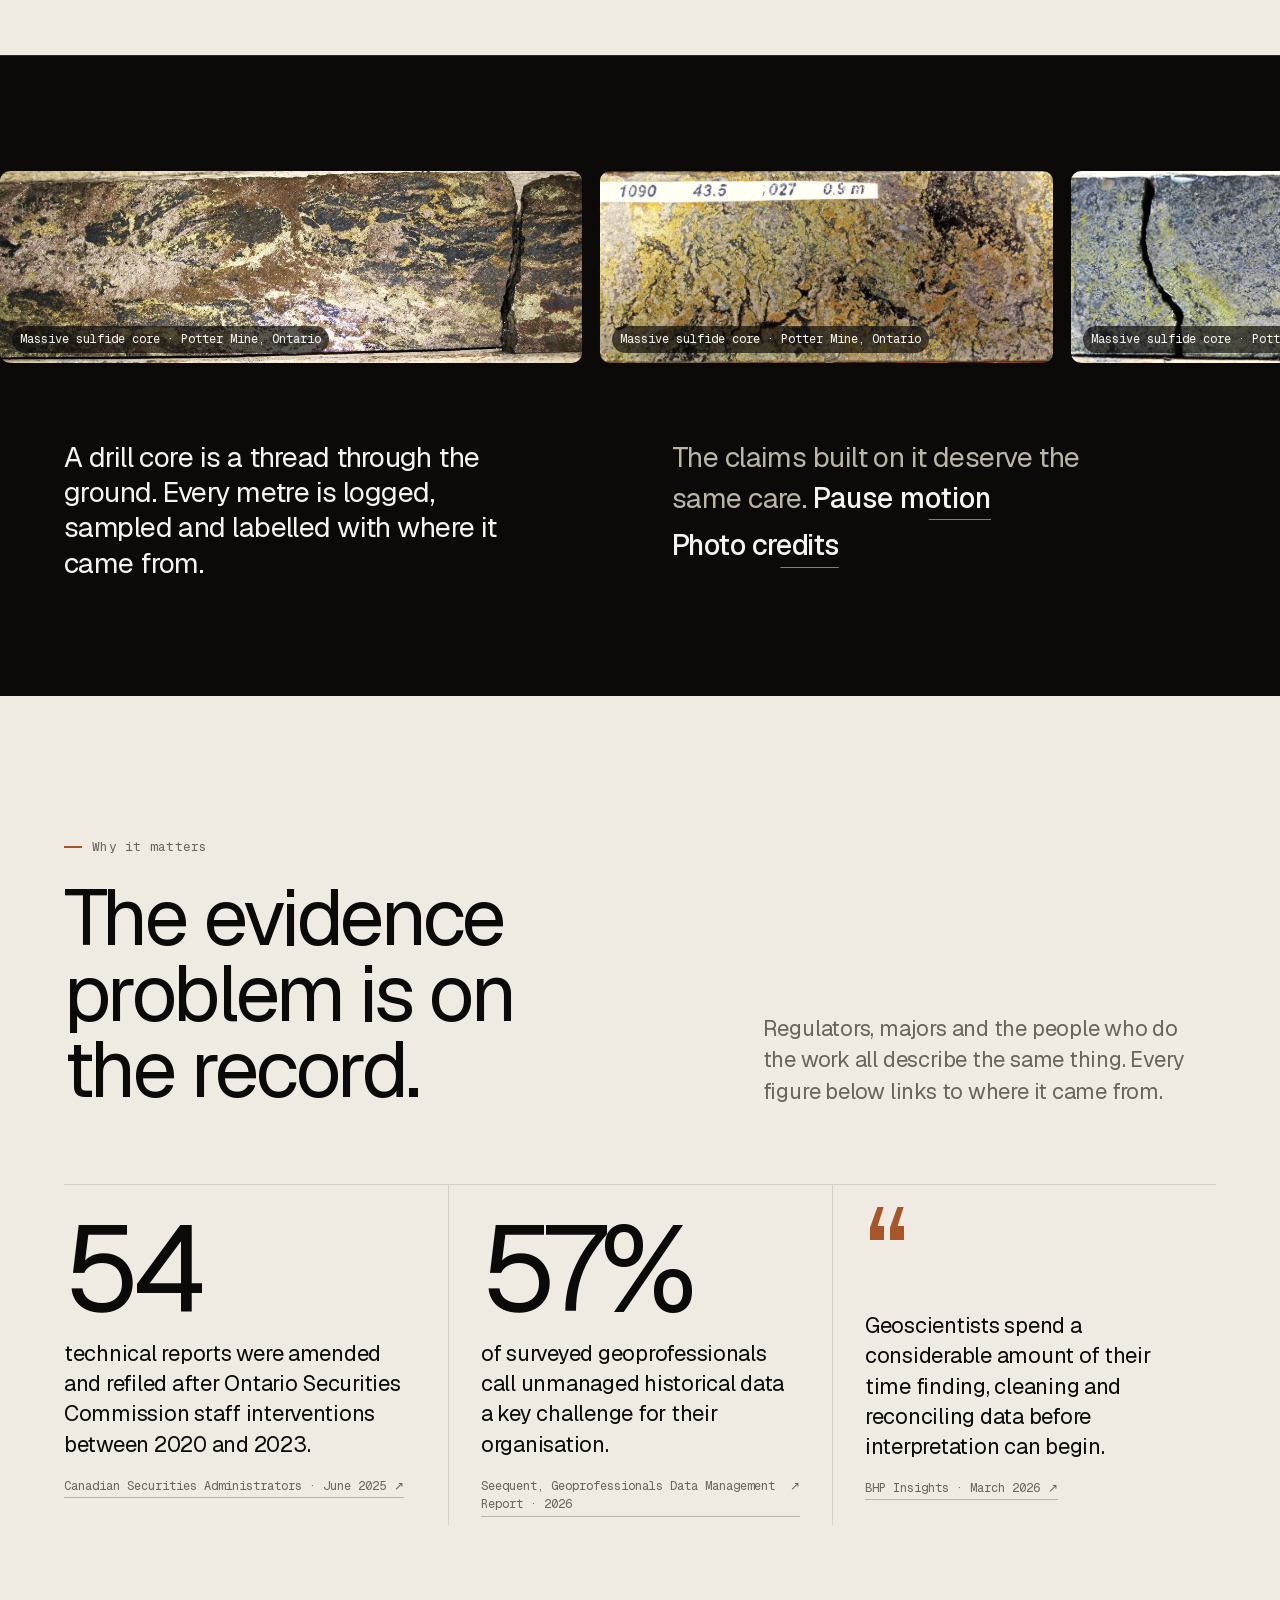
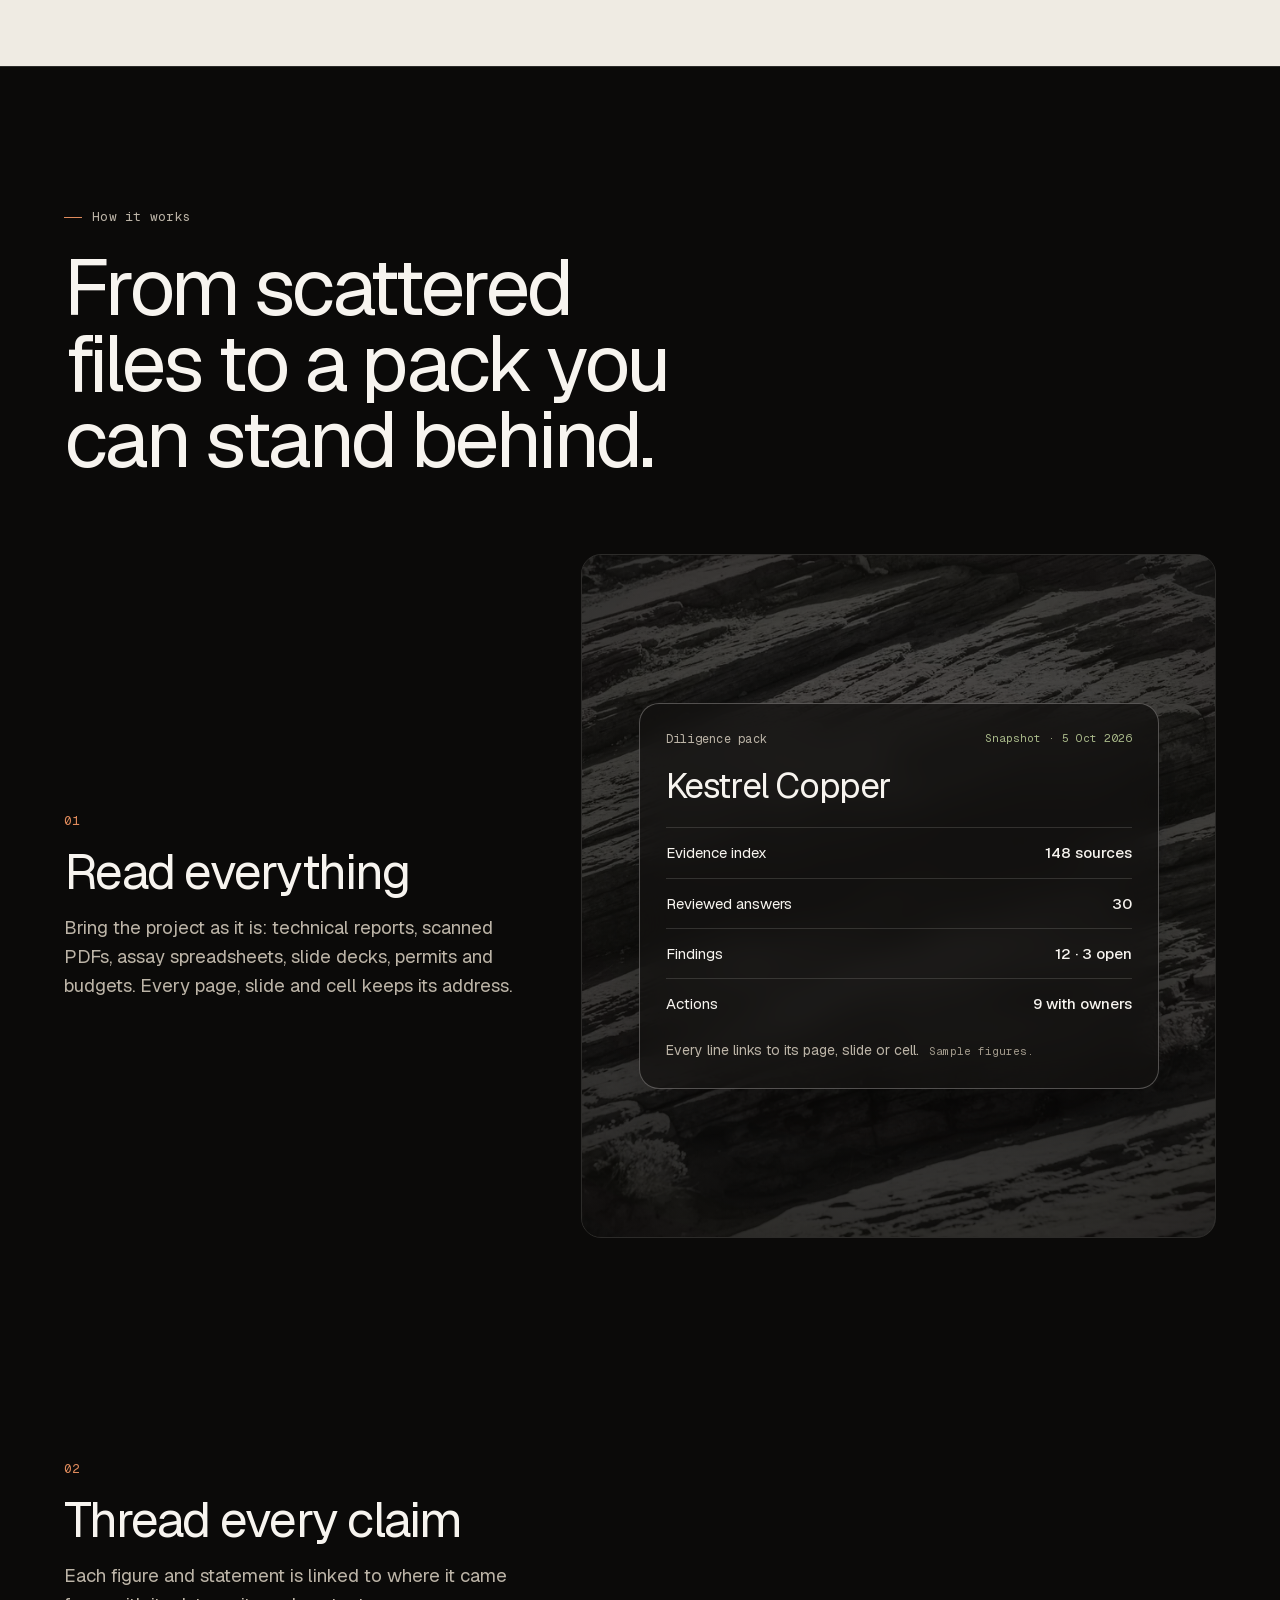
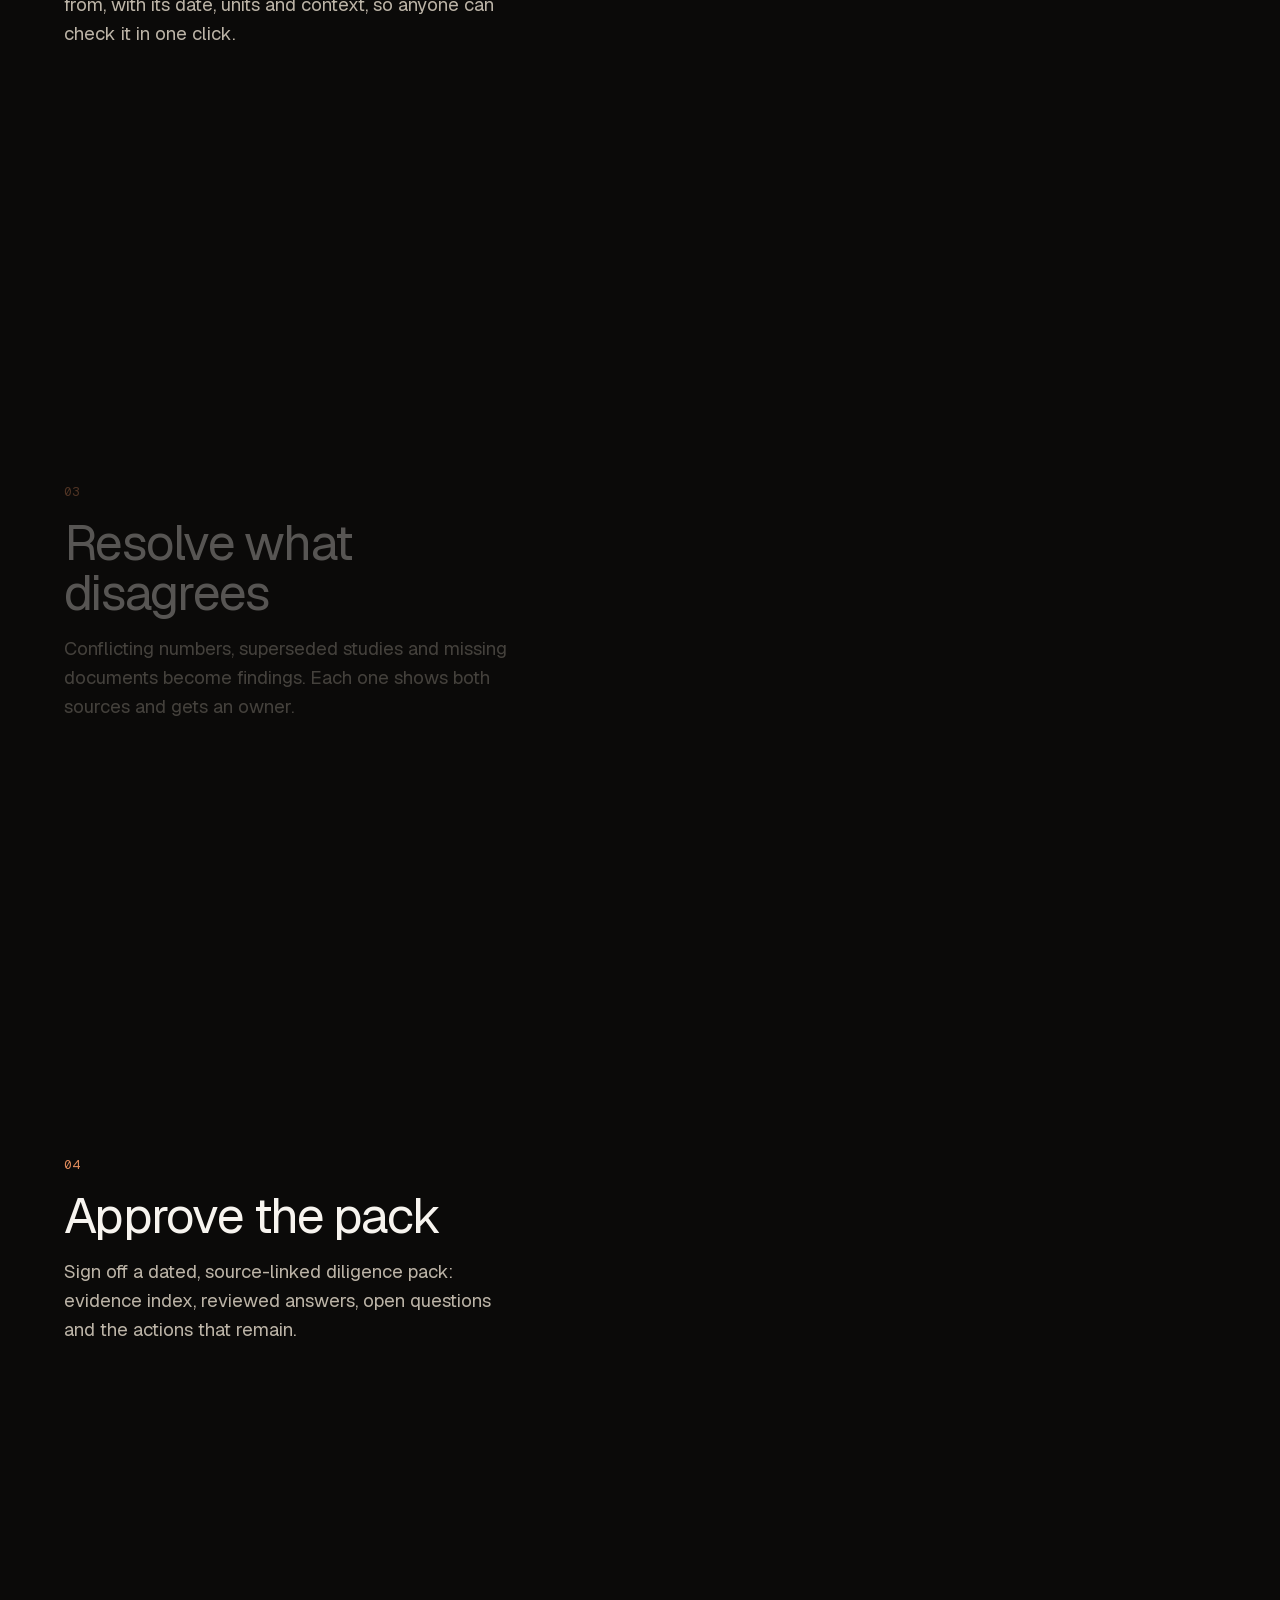
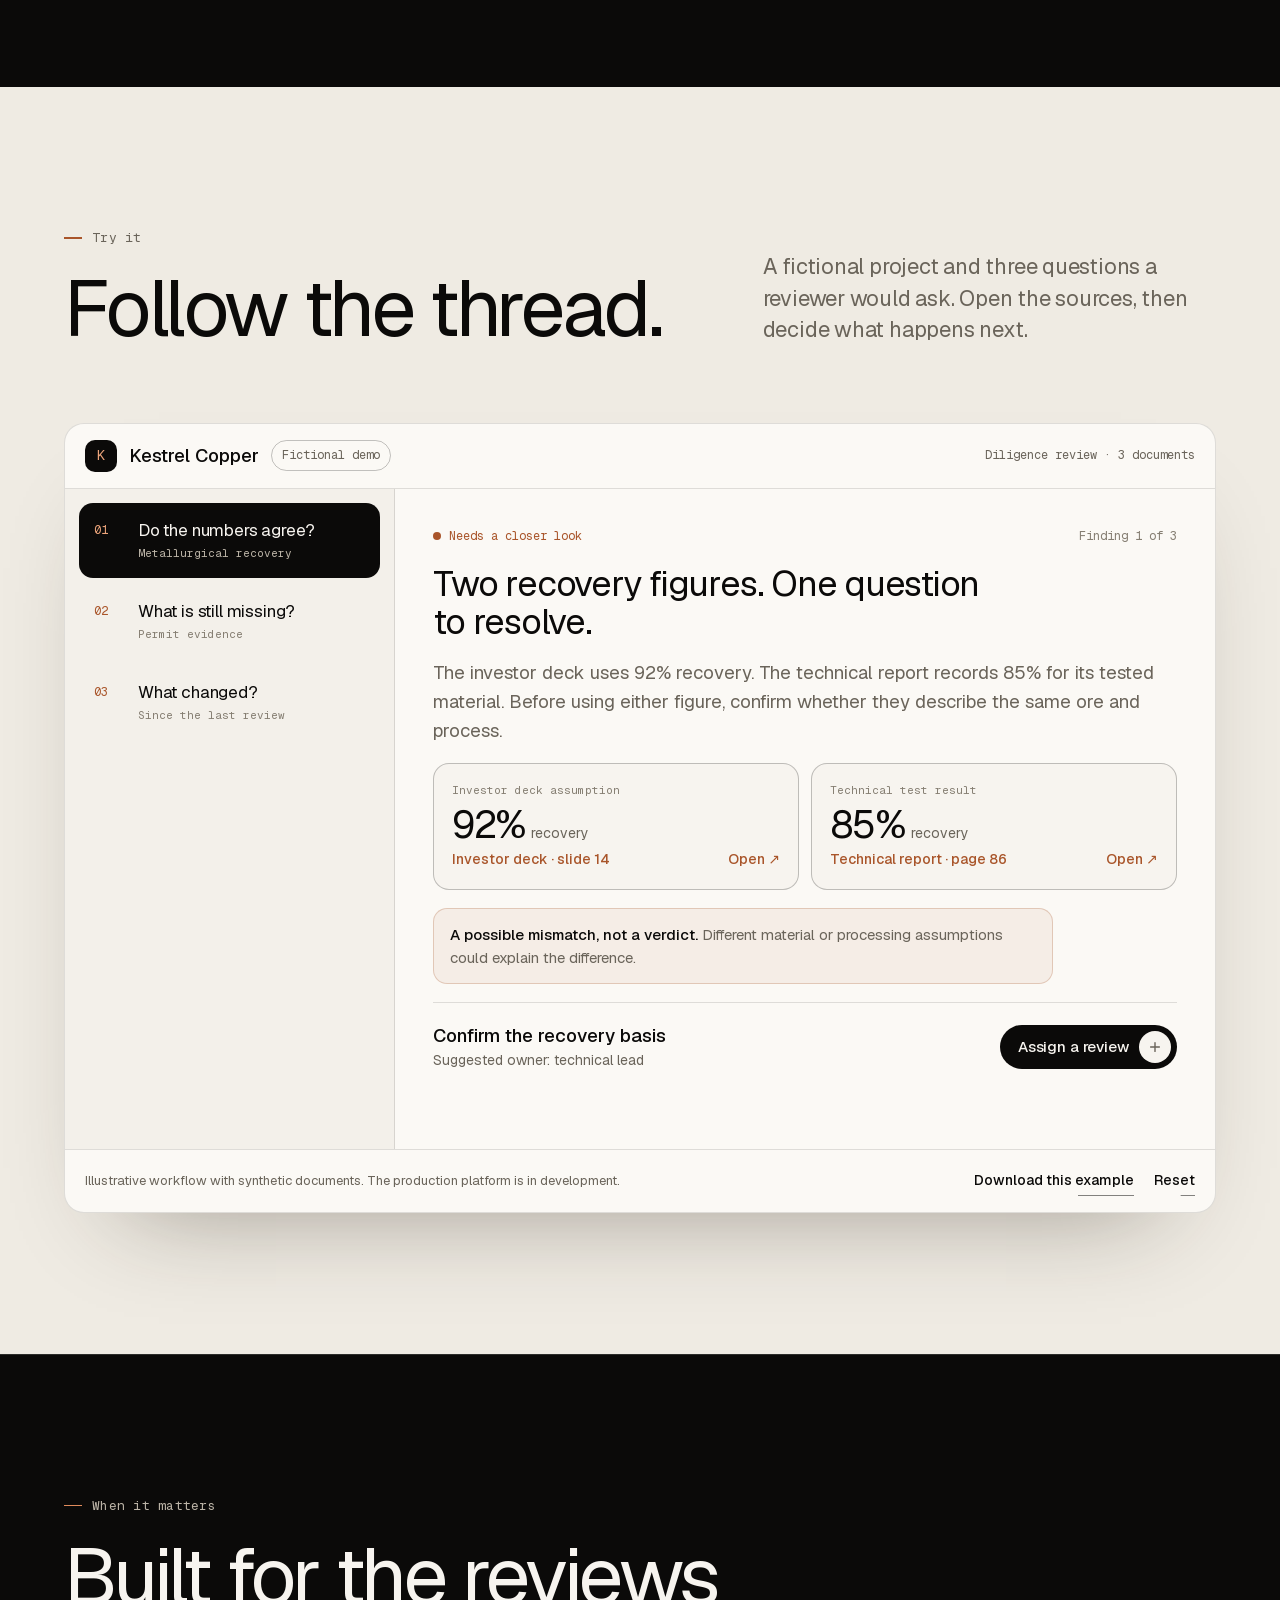
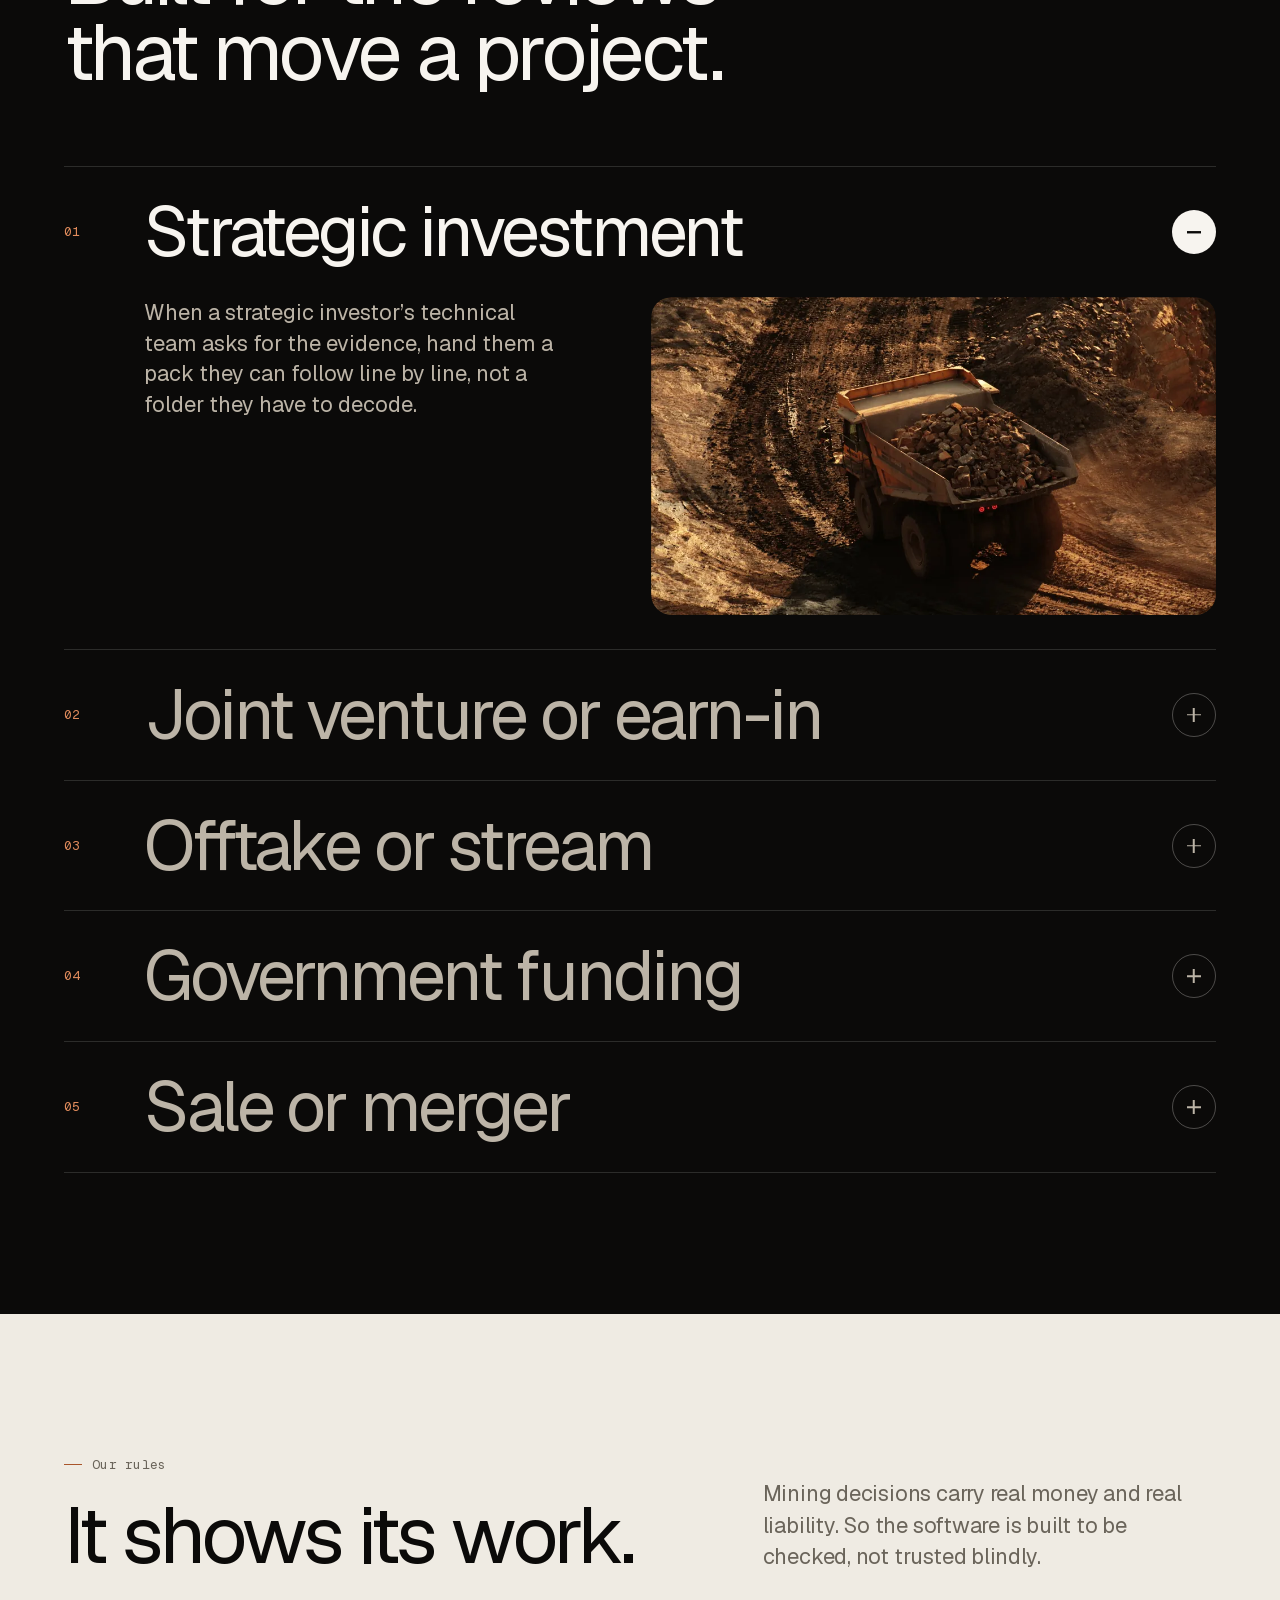
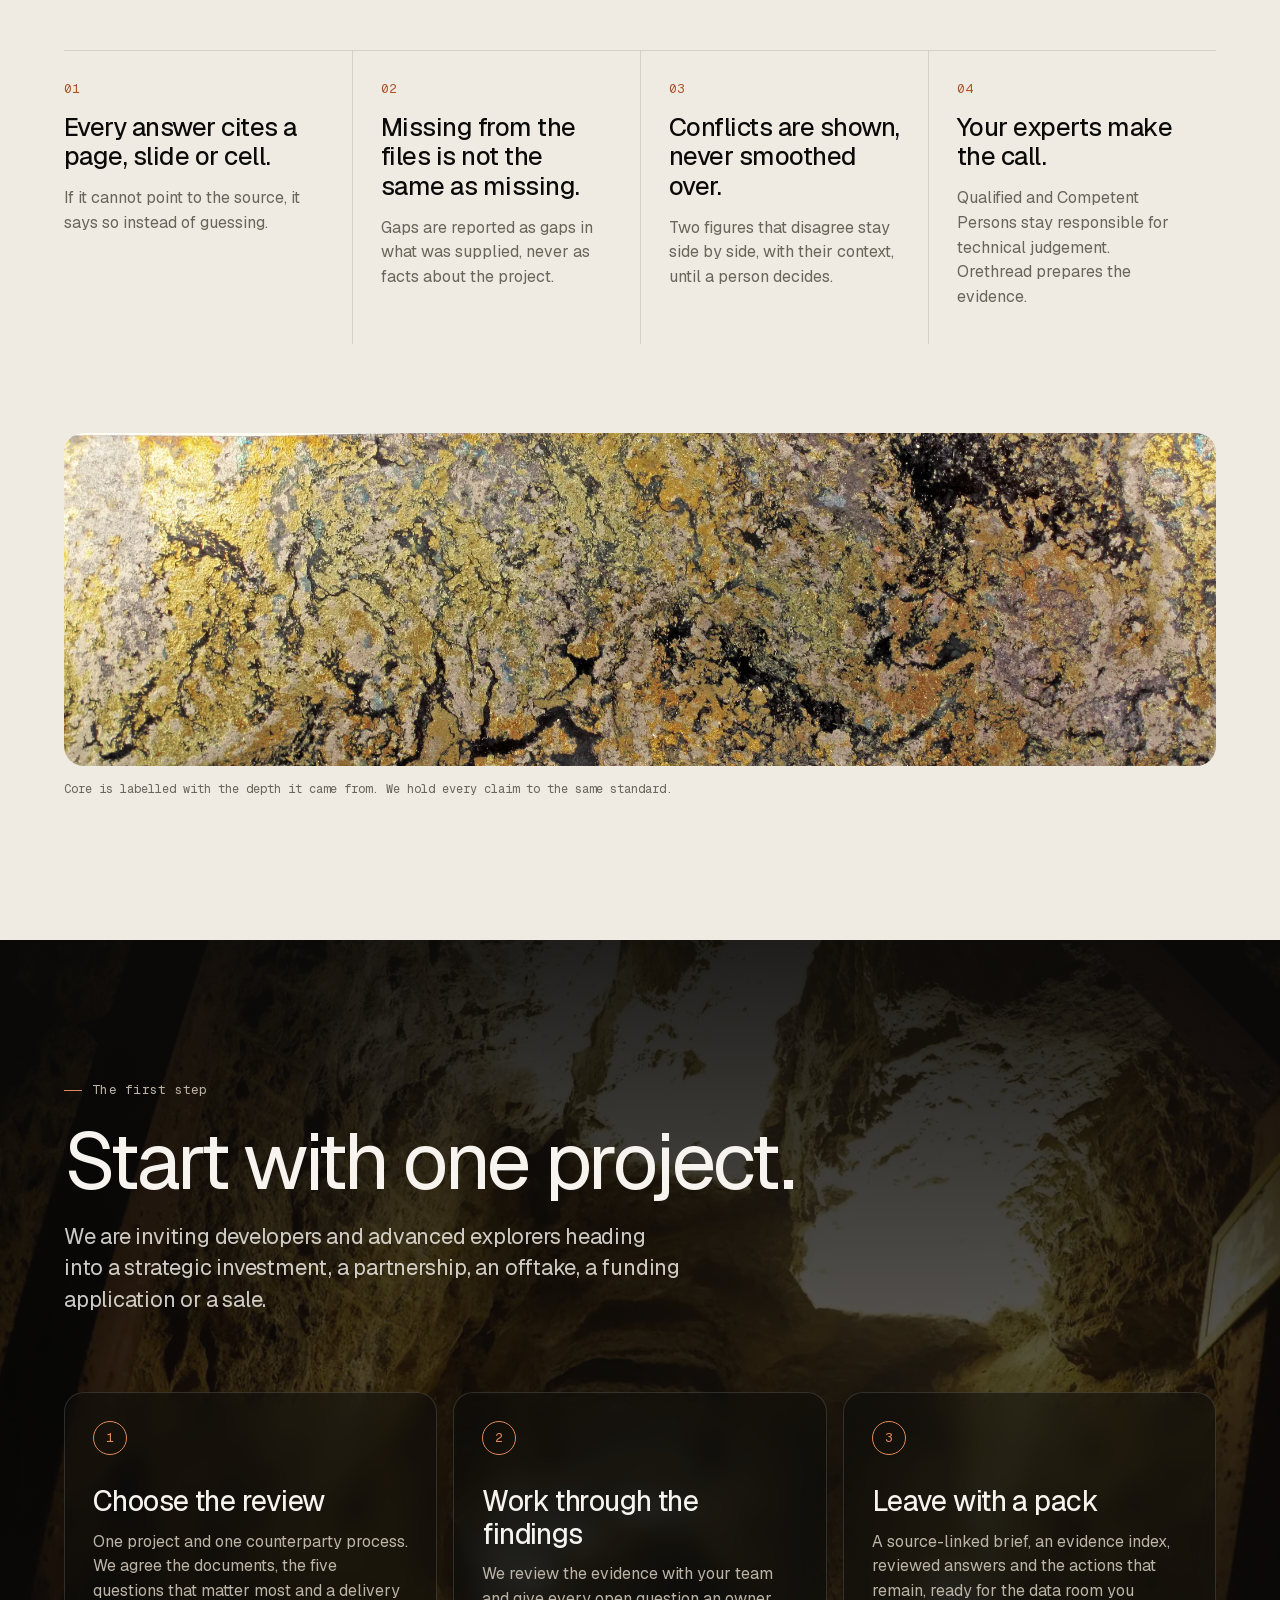
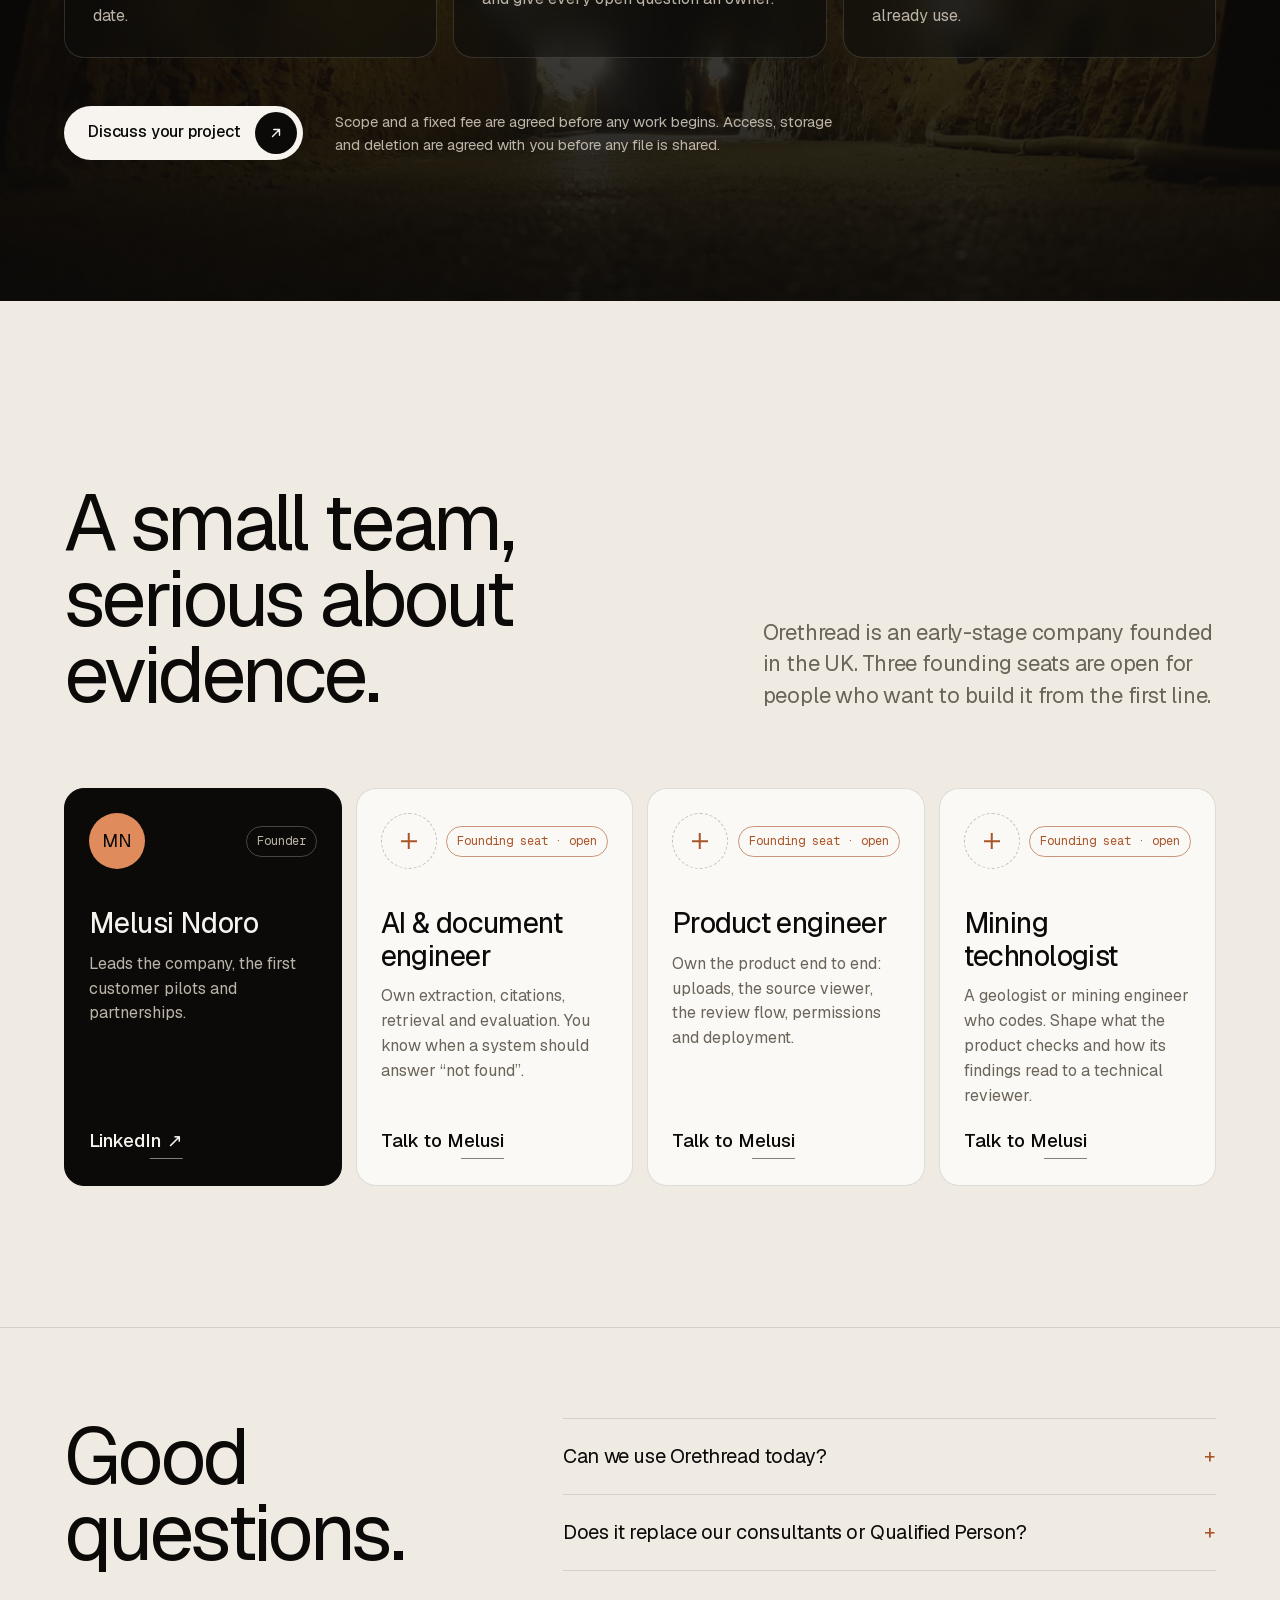
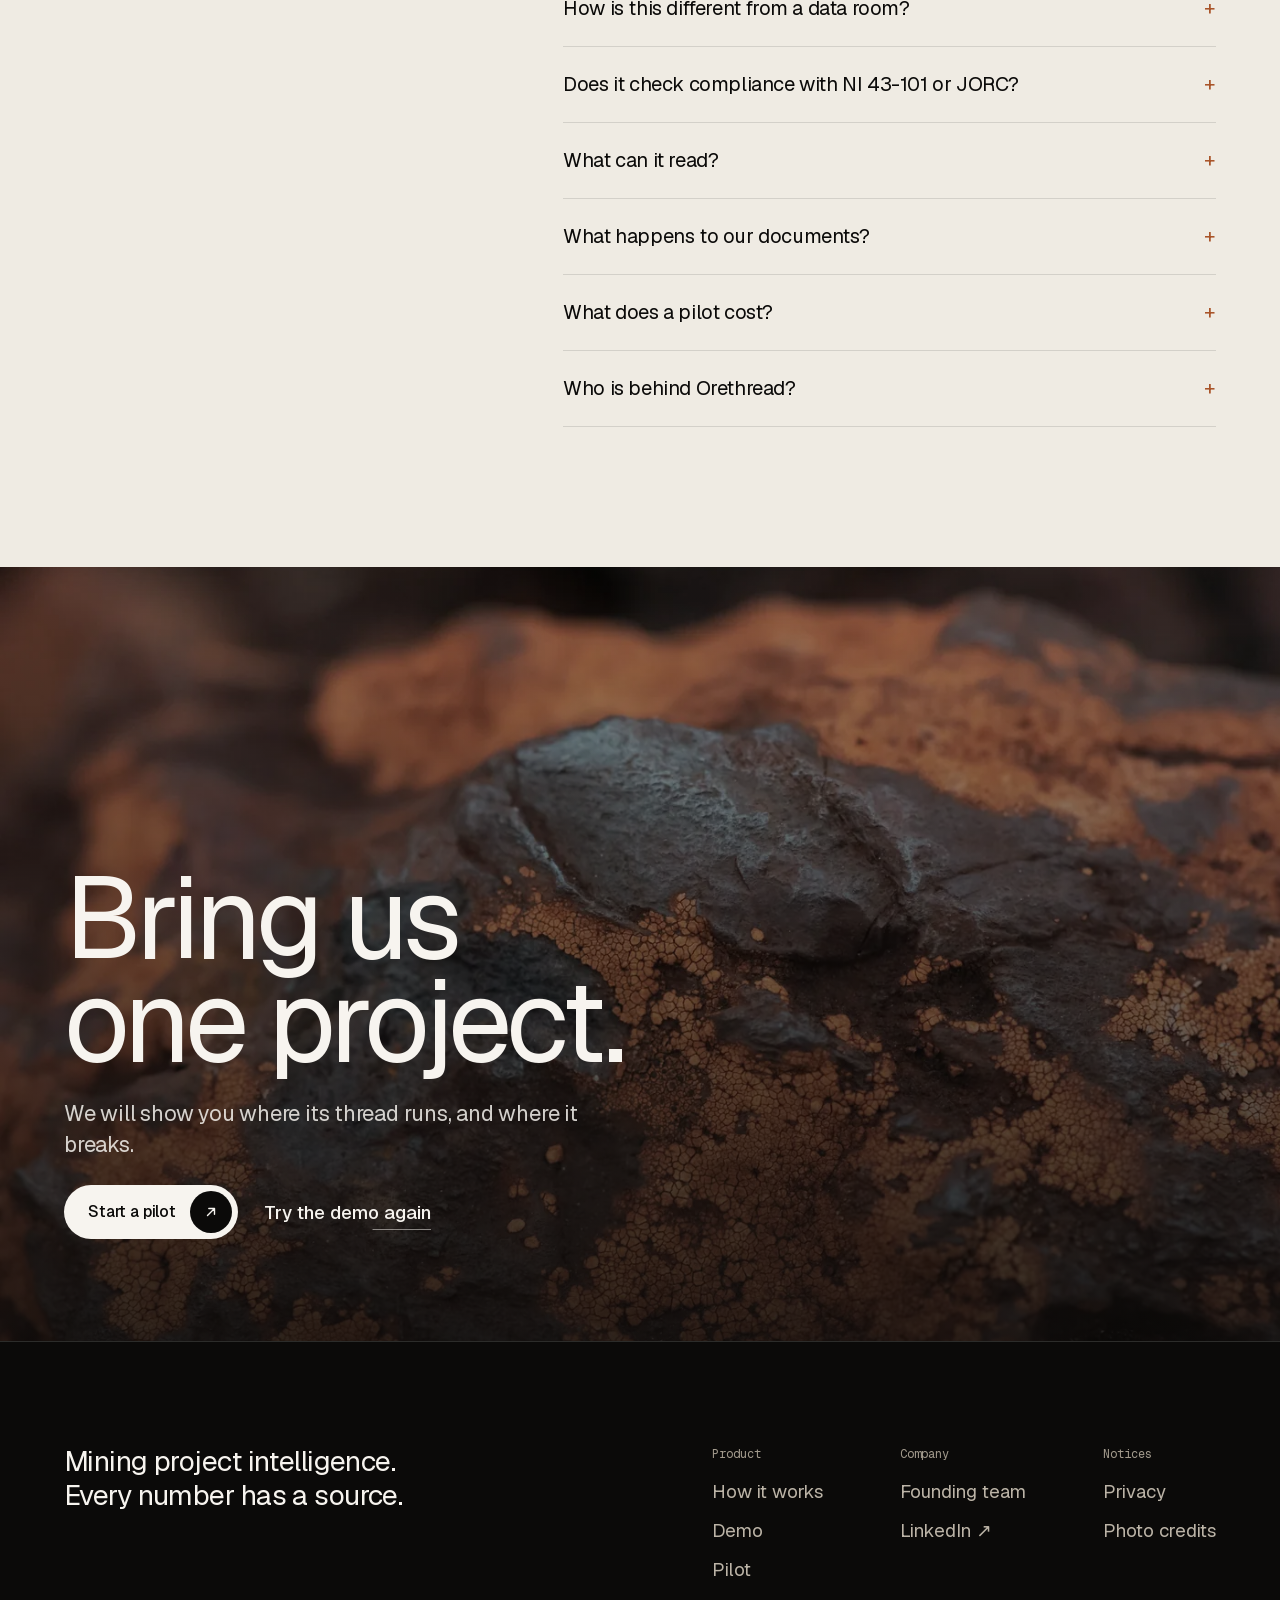
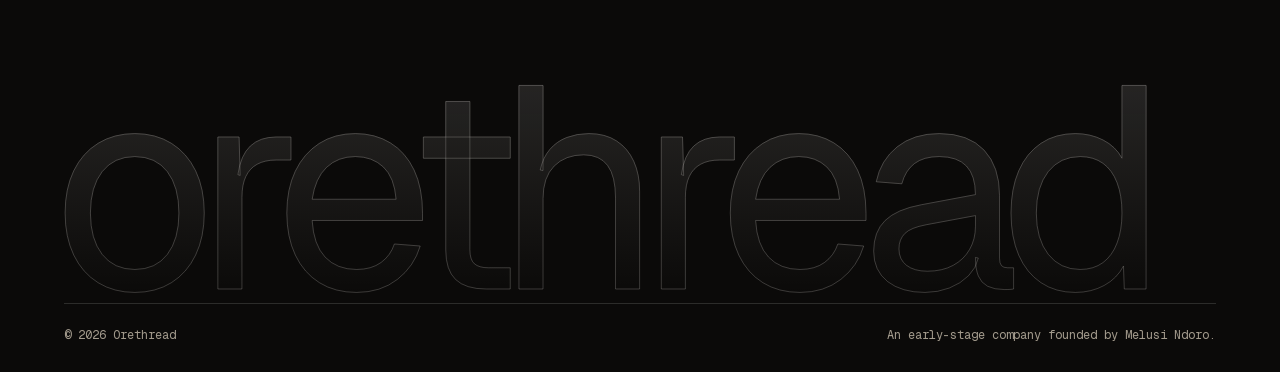
==== commit 22aafbb1: "Redesign Orethread around source-linked mining project reviews" ====
--- a/index.html
+++ b/index.html
@@ -1,108 +1,440 @@
 <!doctype html>
-<html lang="en">
+<html lang="en" class="no-js">
 <head>
-  <meta charset="utf-8"><meta name="viewport" content="width=device-width,initial-scale=1">
-  <title>Orethread | Find the thread. Move the project.</title>
-  <meta name="description" content="Mining project intelligence, from scattered files to a clearer next decision. Explore Orethread's interactive diligence demo and discuss a pilot.">
-  <meta name="theme-color" content="#F5F8FC"><meta property="og:title" content="Orethread | Find the thread. Move the project."><meta property="og:description" content="Connect the evidence. See what changed. Move your mining project forward."><meta property="og:type" content="website">
-  <link rel="icon" href="assets/mark.svg" type="image/svg+xml"><link rel="stylesheet" href="assets/fonts.css"><link rel="stylesheet" href="style.css">
+  <meta charset="utf-8">
+  <meta name="viewport" content="width=device-width,initial-scale=1,viewport-fit=cover">
+  <title>Orethread · Every number has a source</title>
+  <meta name="description" content="Orethread is building an evidence desk for mining project reviews. Explore the source-linked demonstration and discuss an assisted pilot.">
+  <meta name="theme-color" content="#0b0a09">
+  <meta property="og:title" content="Orethread · Every number has a source">
+  <meta property="og:description" content="Mining project intelligence. Every claim threaded back to the page, slide or cell it came from.">
+  <meta property="og:type" content="website">
+  <meta property="og:url" content="https://theshumba.github.io/orethread-site/">
+  <meta property="og:image" content="https://theshumba.github.io/orethread-site/assets/og.jpg">
+  <meta name="twitter:card" content="summary_large_image">
+  <link rel="icon" href="assets/mark.svg" type="image/svg+xml">
+  <link rel="preload" href="assets/fonts/geist-latin.woff2" as="font" type="font/woff2" crossorigin>
+  <link rel="preload" as="image" href="assets/img/pit-1600.webp" imagesrcset="assets/img/pit-960.webp 960w, assets/img/pit-1600.webp 1600w, assets/img/pit-2400.webp 2400w" imagesizes="100vw">
+  <link rel="stylesheet" href="style.css">
   <script src="app.js" defer></script>
 </head>
 <body>
 <a href="#main" class="skip">Skip to content</a>
-<header class="nav-wrap"><nav class="nav container" aria-label="Main navigation">
-  <a class="wordmark" href="#" aria-label="Orethread home"><img src="assets/mark.svg" width="34" height="34" alt="">orethread<span class="wordmark-dot">.</span></a>
-  <div class="nav-links"><a href="#platform">The platform</a><a href="#demo">Try it</a><a href="#team">Our team</a></div>
-  <button class="button button-small" data-enquire="pilot">Let's talk <span aria-hidden="true">↗</span></button>
-</nav></header>
+
+<header class="nav" id="nav">
+  <div class="nav-pill">
+    <a class="brand" href="#top" aria-label="Orethread home">
+      <svg class="brand-mark" viewBox="0 0 64 64" aria-hidden="true"><path class="mark-ore" d="M32 3 57 18v28L32 61 7 46V18Zm0 11L17 23v18l15 9 15-9V23Z"/><path class="mark-thread" d="M3 42 22 31l20 4 19-13"/></svg>
+      <span>orethread</span>
+    </a>
+    <nav class="nav-links" aria-label="Main">
+      <a href="#how">How it works</a>
+      <a href="#demo">Demo</a>
+      <a href="#pilot">Pilot</a>
+      <a href="#company">Company</a>
+    </nav>
+    <button class="btn btn-small nav-cta" type="button" data-enquire="pilot">Start a pilot<span class="btn-arrow" aria-hidden="true"><svg viewBox="0 0 16 16"><path d="M4 12 12 4M5.5 4H12v6.5"/></svg></span></button>
+    <button class="burger" type="button" aria-expanded="false" aria-controls="mobile-menu" aria-label="Open menu"><span></span><span></span></button>
+  </div>
+  <div class="mobile-menu" id="mobile-menu" hidden>
+    <a href="#how">How it works</a>
+    <a href="#demo">Demo</a>
+    <a href="#pilot">Pilot</a>
+    <a href="#company">Company</a>
+    <button class="btn" type="button" data-enquire="pilot">Start a pilot<span class="btn-arrow" aria-hidden="true"><svg viewBox="0 0 16 16"><path d="M4 12 12 4M5.5 4H12v6.5"/></svg></span></button>
+  </div>
+</header>
+
+<div class="rail" aria-hidden="true"><span class="rail-fill" id="rail-fill"></span></div>
+
 <main id="main">
-<section class="hero container">
-  <div class="hero-copy">
-    <p class="opening"><span class="signal" aria-hidden="true"></span> A clearer view of your next mining decision</p>
-    <h1>Find the thread.<br>Move the project.</h1>
-    <p class="hero-intro">Your project's story is in the files.<br>Bring it together with AI that connects the evidence, spots the gaps and keeps the next step in sight.</p>
-    <div class="hero-actions"><a class="button" href="#demo">Follow the evidence <span aria-hidden="true">↗</span></a><button class="text-button" data-enquire="pilot">Explore a pilot <span aria-hidden="true">+</span></button></div>
-    <p class="hero-note">For explorers, developers and the people moving them forward.</p>
-  </div>
-  <div class="hero-art" id="hero-art">
-    <div class="orbit orbit-one"></div><div class="orbit orbit-two"></div>
-    <div class="formation" id="formation" role="img" aria-label="An illustrated mineral formation, with layers connected by a copper thread">
-      <svg viewBox="0 0 620 610" class="ore-svg" aria-hidden="true">
-        <defs>
-          <linearGradient id="top" x1="0" y1="0" x2="1" y2="1"><stop stop-color="var(--rock-light)"/><stop offset="1" stop-color="var(--rock-top)"/></linearGradient>
-          <linearGradient id="front" x1="0" y1="0" x2="1" y2="1"><stop stop-color="var(--rock-mid)"/><stop offset="1" stop-color="var(--rock-dark)"/></linearGradient>
-          <linearGradient id="side" x1="0" x2="1"><stop stop-color="var(--rock-dark)"/><stop offset="1" stop-color="var(--rock-side)"/></linearGradient>
-          <filter id="shadow"><feDropShadow dx="0" dy="20" stdDeviation="18" flood-color="var(--ink)" flood-opacity=".14"/></filter>
-        </defs>
-        <g filter="url(#shadow)" class="ore-layer layer-3">
-          <path fill="var(--rock-deep)" d="m106 324 224-130 221 125v91L329 542 106 414Z"/>
-          <path fill="url(#side)" d="m329 454 222-135v91L329 542Z"/>
-          <path fill="url(#top)" d="m106 324 224-130 221 125-222 135Z"/>
-          <path class="vein" d="m114 346 49 29 53-13 46 43 60 35m15 24 61-42 30-5 50-32 66-44"/>
-        </g>
-        <g filter="url(#shadow)" class="ore-layer layer-2">
-          <path fill="url(#front)" d="m90 269 240-139 239 135v59L329 467 90 330Z"/>
-          <path fill="url(#side)" d="m329 408 240-143v59L329 467Z"/>
-          <path fill="var(--rock-light)" d="m90 269 240-139 239 135-240 143Z"/>
-          <path class="ore-seam" d="m94 290 64 34 81 46 50 9 39 25 93-55 63-30 81-47"/>
-          <path class="vein" d="m105 314 29 8 43 31 44 20 57 9 45 31"/>
-        </g>
-        <g filter="url(#shadow)" class="ore-layer layer-1">
-          <path fill="url(#front)" d="m115 216 56-77 155-72 133 49 94 100v59L329 402 115 280Z"/>
-          <path fill="url(#side)" d="m329 345 224-129v59L329 402Z"/>
-          <path fill="url(#top)" d="m115 216 56-77 155-72 133 49 94 100-224 129Z"/>
-          <path fill="var(--rock-peak)" d="m171 139 155-72 133 49-131 49-73 70Z"/>
-          <path fill="var(--rock-light)" d="m115 216 56-77 84 96 73-70 47 50-46 130Z"/>
-          <path fill="var(--rock-top)" d="m328 165 131-49 94 100-178-1Z"/>
-          <g fill="none" stroke="var(--rock-contour)" stroke-width="1.5" opacity=".65"><path d="m147 209 37-43 133-66 125 40 74 68-187 107Z"/><path d="m180 207 34-34 102-48 109 33 53 50-149 82Z"/><path d="m216 207 25-22 75-37 88 24 38 37-113 61Z"/><path d="m252 207 64-35 66 19 26 19-79 41Z"/></g>
-          <path class="ore-seam" d="m123 249 62 29 56 33 40 8 46 35 93-56 63-38 64-19"/>
-        </g>
-        <path class="thread-path" d="M46 443h75l114-68 37-66 71-37 11-117 87-50h114"/>
-        <g class="thread-nodes"><circle cx="235" cy="375" r="7"/><circle cx="343" cy="272" r="7"/><circle cx="441" cy="105" r="7"/></g>
-      </svg>
-    </div>
-    <div class="art-label label-top"><span class="file-icon">↳</span><div>Technical report<small>The evidence beneath it all</small></div></div>
-    <div class="art-label label-bottom"><span class="connection-icon">✓</span><div>One connected story<small>From source to next step</small></div></div>
-    <button id="layers-button" class="layers-button" aria-pressed="false"><span aria-hidden="true">≋</span> Explore the layers</button>
-  </div>
-</section>
-<div class="context-strip container"><p>A project moves forward when its information does.</p><div><span>Technical reports</span><span>Drill results</span><span>Permits</span><span>Budgets</span><span>Investor decks</span></div></div>
-
-<section class="platform container section-space" id="platform">
-  <div class="section-intro"><h2>There’s a bigger picture<br>in those scattered files.</h2><p>A folder can hold a project’s history.<br>Orethread is being built to help your team understand it.</p></div>
-  <div class="capabilities">
-    <article><div class="feature-art files-art" aria-hidden="true"><i>PDF</i><i>XLSX</i><i>PPTX</i><span>↘</span></div><h3>Bring the pieces together.</h3><p>Technical reports, permits, spreadsheets and presentations, organised around the project they belong to.</p></article>
-    <article><div class="feature-art thread-art" aria-hidden="true"><svg viewBox="0 0 260 84"><path d="M15 60h45Q95 60 115 30t70 0h60"/><circle cx="60" cy="60" r="7"/><circle cx="150" cy="14" r="7"/><circle cx="227" cy="30" r="7"/></svg></div><h3>See what needs a closer look.</h3><p>Trace a number to its source. Surface a possible conflict. Keep uncertainty visible until someone resolves it.</p></article>
-    <article><div class="feature-art action-art" aria-hidden="true"><span>Review recovery assumption</span><b>Assigned to technical lead</b><i>✓</i></div><h3>Make the next move clear.</h3><p>Turn open questions into owned actions, then bring reviewed evidence into your next diligence conversation.</p></article>
-  </div>
-</section>
-
-<section class="demo-section" id="demo"><div class="container">
-  <div class="section-intro"><div><p class="small-label">A little less searching. A lot more context.</p><h2>Follow the evidence.</h2></div><p>Try a fictional project. Pick a question,<br>open its sources and decide what happens next.</p></div>
-  <div class="workbench">
-    <div class="workbench-top"><div><span class="project-icon" aria-hidden="true">O</span><strong>Kestrel Copper</strong><span class="demo-badge">Fictional demo</span></div><span class="workbench-status">Diligence review</span></div>
-    <div class="workbench-body">
-      <aside class="question-list" aria-label="Demo questions"><p>Your next questions</p><button data-scenario="recovery" class="question active" aria-pressed="true"><span class="question-symbol">%</span><span>Do the numbers agree?<small>Metallurgical recovery</small></span><span>↗</span></button><button data-scenario="permit" class="question" aria-pressed="false"><span class="question-symbol">▤</span><span>What’s still missing?<small>Permit evidence</small></span><span>↗</span></button><button data-scenario="changes" class="question" aria-pressed="false"><span class="question-symbol">↺</span><span>What changed?<small>Since the last review</small></span><span>↗</span></button><div class="demo-coverage"><span class="coverage-symbol">⌕</span><p>Answers start with evidence.<small>This demo uses three fictional source documents.</small></p></div></aside>
-      <div class="answer-space" aria-live="polite"><div class="answer-heading"><span id="finding-label" class="finding-label">Needs a closer look</span><span id="finding-position">Finding 1 of 3</span></div><h3 id="answer-title"></h3><p id="answer-copy"></p><div class="evidence-grid" id="evidence-grid"></div><div class="answer-note" id="answer-note"></div><div class="demo-action"><div><strong id="action-title"></strong><span id="action-detail"></span></div><button class="button button-small" id="review-button">Assign a review <span aria-hidden="true">+</span></button></div><p class="review-confirmation" id="review-confirmation" role="status"></p></div>
-    </div><div class="workbench-footer"><span>Illustrative workflow. The production platform is in development.</span><button class="text-button" id="reset-demo">Reset demo</button></div>
-  </div>
-  <div class="demo-footnote"><p>Every answer should have a way back to the evidence.</p><button class="text-button" id="download-example">Download this example <span aria-hidden="true">↓</span></button></div>
-</div></section>
-
-<section class="pilot container section-space" id="pilot">
-  <div class="pilot-copy"><p class="small-label">Start with one real moment</p><h2>Your next financing.<br>Your next partner.<br>A clearer starting point.</h2><p>We’re looking for exploration and development teams preparing for financing, a joint venture or a project review.</p><p>Bring one project. We’ll shape the first pilot around the files, questions and deadline you already have.</p><button class="button" data-enquire="pilot">Discuss your project <span aria-hidden="true">↗</span></button></div>
-  <div class="pilot-route"><div class="route-line" aria-hidden="true"></div><article><span>1</span><div><h3>Start with your files</h3><p>Agree the project, the questions and the evidence that matters.</p></div></article><article><span>2</span><div><h3>Work through the gaps</h3><p>Review findings together and give every open question an owner.</p></div></article><article><span>3</span><div><h3>Leave with a clearer pack</h3><p>A source-linked brief, an evidence index and the next actions.</p></div></article><p class="pilot-detail">An assisted pilot, shaped with your team.<br>Scope and price agreed before work begins.</p></div>
-</section>
-
-<section class="team-section" id="team"><div class="container"><div class="section-intro"><h2>Small team.<br>Deep curiosity.</h2><p>We’re building at the meeting point of mining,<br>software and the decisions that move projects.</p></div><div class="team-grid"><article class="person founder"><div class="person-art founder-art" aria-hidden="true"><span>mn</span><svg viewBox="0 0 240 170"><path d="m-10 125 88-60 74 35 112-85M-10 145l88-60 74 35L264 35M-10 165l88-60 74 35L264 55"/></svg></div><h3>Melusi Ndoro</h3><p>Founder</p><p class="person-bio">Leading the company, customer conversations and the first partnerships.</p><a href="https://www.linkedin.com/in/melusindoro" target="_blank" rel="noopener noreferrer">Meet Melusi <span aria-hidden="true">↗</span></a></article><article class="person"><div class="person-art open-art" aria-hidden="true"><span>〈 / 〉</span><small>A seat at the table</small></div><h3>Product & engineering</h3><p>Co-founder role · Open</p><p class="person-bio">Build thoughtful software people can use without a manual.</p><button class="text-button" data-enquire="product">Build with us <span aria-hidden="true">↗</span></button></article><article class="person"><div class="person-art data-art" aria-hidden="true"><span class="data-node"></span><span class="data-node"></span><span class="data-node"></span><span class="data-node"></span><svg viewBox="0 0 280 170"><path d="m70 60 70 50 70-50m-70 50v38"/></svg><small>A seat at the table</small></div><h3>AI & data</h3><p>Co-founder role · Open</p><p class="person-bio">Make messy information useful, traceable and worth trusting.</p><button class="text-button" data-enquire="ai">Build with us <span aria-hidden="true">↗</span></button></article></div></div></section>
-
-<section class="faq container section-space"><h2>A few good questions.</h2><div><details><summary>Can we use Orethread today?<span>+</span></summary><p>You can explore the interactive demo now. The production platform is in development, and we’re inviting teams to discuss an assisted pilot around a real project.</p></details><details><summary>Does it replace our technical advisers?<span>+</span></summary><p>Your team and advisers make the decisions. Orethread is designed to make the supporting evidence easier to find, compare and review.</p></details><details><summary>Do we have to move all our systems?<span>+</span></summary><p>The first pilot starts with a selected set of project documents. It is designed to fit around your existing technical tools, with scope agreed before onboarding.</p></details><details><summary>Can we upload confidential files into this demo?<span>+</span></summary><p>No upload is needed here. This demonstration uses fictional documents only. Access, storage and data handling for a real pilot will be agreed with your team first.</p></details></div></section>
-
-<section class="closing container"><div><h2>Good projects deserve<br>a clearer picture.</h2><button class="button" data-enquire="pilot">Let's find yours <span aria-hidden="true">↗</span></button></div><div class="closing-symbol" aria-hidden="true"><img src="assets/mark.svg" alt=""></div></section>
+
+<section class="hero" data-theme="dark" id="top">
+  <div class="hero-media">
+    <img src="assets/img/pit-1600.webp" srcset="assets/img/pit-960.webp 960w, assets/img/pit-1600.webp 1600w, assets/img/pit-2400.webp 2400w" sizes="100vw" alt="Aerial view of an open-pit mine, its haul roads curving down through terraced benches" fetchpriority="high">
+  </div>
+  <div class="hero-shade" aria-hidden="true"></div>
+
+  <div class="hero-pins" id="hero-pins" aria-hidden="true">
+    <svg class="hero-thread" id="hero-thread"><path id="hero-thread-path"/></svg>
+    <div class="pin" data-pin="a"><span class="pin-dot"></span><span class="pin-card"><b>92% recovery</b><small>Investor deck · slide 14</small></span></div>
+    <div class="pin" data-pin="b"><span class="pin-dot"></span><span class="pin-card"><b>85% recovery</b><small>Technical report · page 86</small></span></div>
+    <div class="pin pin-finding" data-pin="c"><span class="pin-dot"></span><span class="pin-card"><b>Same ore? Same process?</b><small>Flagged for the technical lead</small></span></div>
+  </div>
+
+  <div class="hero-content wrap">
+    <p class="eyebrow reveal">Mining project intelligence</p>
+    <h1 class="hero-title"><span class="line"><span>Every number</span></span><span class="line"><span>has a source.</span></span></h1>
+    <div class="hero-side reveal" style="--d:3">
+      <p>An evidence desk for a mining project’s technical reports, drill data, permits, decks and budgets. We are building it to link claims to the exact page or cell they came from, and show your team what changed, what disagrees and what is missing before a partner, lender or buyer starts asking.</p>
+      <div class="actions">
+        <a class="btn" href="#demo">See it work<span class="btn-arrow" aria-hidden="true"><svg viewBox="0 0 16 16"><path d="M4 12 12 4M5.5 4H12v6.5"/></svg></span></a>
+        <button class="link" type="button" data-enquire="pilot">Start with one project</button>
+      </div>
+    </div>
+  </div>
+  <p class="hero-foot wrap"><span>Kestrel Copper, shown here and in the demo, is a fictional project.</span><a href="#statement" class="scroll-cue">Scroll<span aria-hidden="true"></span></a></p>
+</section>
+
+<section class="statement" data-theme="light" id="statement">
+  <div class="wrap">
+    <p class="statement-text" id="statement-text">A mining project is told across <span class="inline-img" style="--img:url(assets/img/core-boxes-1200.webp)"></span> technical reports, drill logs, assay tables, <span class="inline-img" style="--img:url(assets/img/ponds-1000.webp)"></span> permits, budgets and board decks. The same number turns up in a report, a deck and a spreadsheet, and not always the same way. <em>Our first pilot brings those files together and traces the claims that matter back to their sources, before the other side’s technical team goes looking.</em></p>
+  </div>
+</section>
+
+<section class="core" data-theme="dark" aria-label="Drill core">
+  <div class="core-track" id="core-track">
+    <figure class="core-piece"><img src="assets/img/core-strip-a-1100.webp" alt="" loading="lazy" width="1100" height="363"><figcaption>Massive sulfide core · Potter Mine, Ontario</figcaption></figure>
+    <figure class="core-piece"><img src="assets/img/core-depth-1100.webp" alt="" loading="lazy" width="1100" height="466"><figcaption>Massive sulfide core · Potter Mine, Ontario</figcaption></figure>
+    <figure class="core-piece"><img src="assets/img/core-strip-b-1100.webp" alt="" loading="lazy" width="1100" height="399"><figcaption>Massive sulfide core · Potter Mine, Ontario</figcaption></figure>
+    <figure class="core-piece"><img src="assets/img/core-depth-2-1100.webp" alt="" loading="lazy" width="1100" height="448"><figcaption>Basaltic lapillistone core · Potter Mine, Ontario</figcaption></figure>
+  </div>
+  <div class="wrap core-copy">
+    <p class="reveal">A drill core is a thread through the ground. Every metre is logged, sampled and labelled with where it came from.</p>
+    <p class="reveal muted" style="--d:1">The claims built on it deserve the same care. <button type="button" class="link" id="pause-core" aria-pressed="false">Pause motion</button> <a class="link" href="credits.html">Photo credits</a></p>
+  </div>
+</section>
+
+<section class="proof" data-theme="light" aria-labelledby="proof-title">
+  <div class="wrap">
+    <div class="section-head split">
+      <div>
+        <p class="eyebrow reveal">Why it matters</p>
+        <h2 class="reveal" id="proof-title" style="--d:1">The evidence problem is on the record.</h2>
+      </div>
+      <p class="reveal lead" style="--d:2">Regulators, majors and the people who do the work all describe the same thing. Every figure below links to where it came from.</p>
+    </div>
+    <div class="proof-grid">
+      <article class="fact reveal">
+        <p class="fact-figure">54</p>
+        <p class="fact-text">technical reports were amended and refiled after Ontario Securities Commission staff interventions between 2020 and 2023.</p>
+        <a class="fact-source" href="https://www.osc.ca/sites/default/files/2025-06/csa_20250612_43-101_rfc-disclosure-mineral-projects.pdf" target="_blank" rel="noopener noreferrer">Canadian Securities Administrators · June 2025<span aria-hidden="true">↗</span></a>
+      </article>
+      <article class="fact reveal" style="--d:1">
+        <p class="fact-figure">57%</p>
+        <p class="fact-text">of surveyed geoprofessionals call unmanaged historical data a key challenge for their organisation.</p>
+        <a class="fact-source" href="https://www.seequent.com/advancing-exploration-how-technology-innovation-is-powering-the-next-era-of-critical-mineral-discovery/" target="_blank" rel="noopener noreferrer">Seequent, Geoprofessionals Data Management Report · 2026<span aria-hidden="true">↗</span></a>
+      </article>
+      <article class="fact fact-quote reveal" style="--d:2">
+        <p class="fact-figure" aria-hidden="true">“</p>
+        <p class="fact-text">Geoscientists spend a considerable amount of their time finding, cleaning and reconciling data before interpretation can begin.</p>
+        <a class="fact-source" href="https://www.bhp.com/news/bhp-insights/2026/03/from-discovery-to-decisions-data-ai-and-the-future-of-mining" target="_blank" rel="noopener noreferrer">BHP Insights · March 2026<span aria-hidden="true">↗</span></a>
+      </article>
+    </div>
+  </div>
+</section>
+
+<section class="how" data-theme="dark" id="how">
+  <div class="wrap">
+    <div class="section-head">
+      <p class="eyebrow reveal">How it works</p>
+      <h2 class="reveal" style="--d:1">From scattered files to a pack you can stand behind.</h2>
+    </div>
+    <div class="how-grid">
+      <ol class="steps">
+        <li class="step" data-step="0">
+          <span class="step-no">01</span>
+          <h3>Read everything</h3>
+          <p>Bring the project as it is: technical reports, scanned PDFs, assay spreadsheets, slide decks, permits and budgets. Every page, slide and cell keeps its address.</p>
+        </li>
+        <li class="step" data-step="1">
+          <span class="step-no">02</span>
+          <h3>Thread every claim</h3>
+          <p>Each figure and statement is linked to where it came from, with its date, units and context, so anyone can check it in one click.</p>
+        </li>
+        <li class="step" data-step="2">
+          <span class="step-no">03</span>
+          <h3>Resolve what disagrees</h3>
+          <p>Conflicting numbers, superseded studies and missing documents become findings. Each one shows both sources and gets an owner.</p>
+        </li>
+        <li class="step" data-step="3">
+          <span class="step-no">04</span>
+          <h3>Approve the pack</h3>
+          <p>Sign off a dated, source-linked diligence pack: evidence index, reviewed answers, open questions and the actions that remain.</p>
+        </li>
+      </ol>
+      <div class="stage" aria-hidden="true">
+        <div class="stage-bg"><img src="assets/img/strata-1200.webp" alt="" loading="lazy"></div>
+        <div class="visual is-active" data-visual="0">
+          <div class="files">
+            <div class="file"><span class="file-type">PDF</span><span class="file-name">Kestrel technical report<small>412 pages · searchable</small></span><span class="file-state ok">Read</span></div>
+            <div class="file"><span class="file-type">XLSX</span><span class="file-name">Assays 2026 Q2<small>3 sheets · 18,240 rows</small></span><span class="file-state ok">Read</span></div>
+            <div class="file"><span class="file-type">PPTX</span><span class="file-name">Investor deck, September<small>32 slides</small></span><span class="file-state ok">Read</span></div>
+            <div class="file"><span class="file-type">PDF</span><span class="file-name">Water use application<small>Scanned · 38 pages</small></span><span class="file-state warn">Page 17 unreadable</span></div>
+            <div class="file"><span class="file-type">XLSX</span><span class="file-name">Programme budget<small>Summary and notes</small></span><span class="file-state ok">Read</span></div>
+          </div>
+        </div>
+        <div class="visual" data-visual="1">
+          <div class="claim-card">
+            <p class="mono-label">Claim</p>
+            <p class="claim-value">85% <span>copper recovery</span></p>
+            <div class="claim-thread"><span></span></div>
+            <div class="claim-source">
+              <p class="mono-label">Source</p>
+              <p><b>Kestrel technical report</b><br>PDF page 86 · printed page 78</p>
+              <p class="quote">“The composite sample returned 85% recovery under the tested bench-scale conditions.”</p>
+              <div class="chips"><span>Effective 30 Jun 2026</span><span>Bench-scale test</span><span>Composite sample</span></div>
+            </div>
+          </div>
+        </div>
+        <div class="visual" data-visual="2">
+          <div class="finding-card">
+            <p class="mono-label attention">Possible conflict</p>
+            <div class="finding-pair">
+              <div><b>92%</b><span>Investor deck · slide 14</span><small>Planning assumption</small></div>
+              <div><b>85%</b><span>Technical report · p. 86</span><small>Bench-scale test result</small></div>
+            </div>
+            <p class="finding-note">Not a verdict. The figures may describe different ore or a different process.</p>
+            <div class="finding-owner"><span class="avatar">TL</span><span>Confirm the recovery basis<small>Owner: technical lead · due 14 Oct</small></span></div>
+          </div>
+        </div>
+        <div class="visual" data-visual="3">
+          <div class="pack-card">
+            <div class="pack-head"><span class="mono-label">Diligence pack</span><span class="pack-date">Snapshot · 5 Oct 2026</span></div>
+            <p class="pack-title">Kestrel Copper</p>
+            <ul class="pack-rows">
+              <li><span>Evidence index</span><b>148 sources</b></li>
+              <li><span>Reviewed answers</span><b>30</b></li>
+              <li><span>Findings</span><b>12 · 3 open</b></li>
+              <li><span>Actions</span><b>9 with owners</b></li>
+            </ul>
+            <p class="pack-foot">Every line links to its page, slide or cell. <span>Sample figures.</span></p>
+          </div>
+        </div>
+      </div>
+    </div>
+  </div>
+</section>
+
+<section class="demo" data-theme="light" id="demo">
+  <div class="wrap">
+    <div class="section-head split">
+      <div>
+        <p class="eyebrow reveal">Try it</p>
+        <h2 class="reveal" style="--d:1">Follow the thread.</h2>
+      </div>
+      <p class="reveal lead" style="--d:2">A fictional project and three questions a reviewer would ask. Open the sources, then decide what happens next.</p>
+    </div>
+
+    <div class="bench reveal" style="--d:2">
+      <div class="bench-top">
+        <div class="bench-project"><span class="bench-icon" aria-hidden="true">K</span><b>Kestrel Copper</b><span class="tag">Fictional demo</span></div>
+        <span class="bench-status">Diligence review · 3 documents</span>
+      </div>
+      <div class="bench-body">
+        <div class="questions" role="tablist" aria-label="Questions">
+          <button class="question is-active" role="tab" aria-selected="true" data-scenario="recovery"><span class="q-no">01</span><span>Do the numbers agree?<small>Metallurgical recovery</small></span></button>
+          <button class="question" role="tab" aria-selected="false" data-scenario="permit"><span class="q-no">02</span><span>What is still missing?<small>Permit evidence</small></span></button>
+          <button class="question" role="tab" aria-selected="false" data-scenario="changes"><span class="q-no">03</span><span>What changed?<small>Since the last review</small></span></button>
+        </div>
+        <div class="answer" role="tabpanel" aria-live="polite">
+          <div class="answer-top"><span class="status-label" id="finding-label"></span><span class="answer-count" id="finding-position"></span></div>
+          <h3 id="answer-title"></h3>
+          <p id="answer-copy"></p>
+          <div class="evidence" id="evidence-grid"></div>
+          <p class="answer-note" id="answer-note"></p>
+          <div class="answer-action">
+            <div><b id="action-title"></b><span id="action-detail"></span></div>
+            <button class="btn btn-small" type="button" id="review-button"></button>
+          </div>
+          <p class="answer-done" id="review-confirmation" role="status"></p>
+        </div>
+      </div>
+      <div class="bench-foot"><span>Illustrative workflow with synthetic documents. The production platform is in development.</span><span class="bench-foot-actions"><button class="link" type="button" id="download-example">Download this example</button><button class="link" type="button" id="reset-demo">Reset</button></span></div>
+    </div>
+  </div>
+</section>
+
+<section class="moments" data-theme="dark" id="moments">
+  <div class="wrap">
+    <div class="section-head">
+      <p class="eyebrow reveal">When it matters</p>
+      <h2 class="reveal" style="--d:1">Built for the reviews that move a project.</h2>
+    </div>
+    <div class="moment-list" id="moment-list">
+      <div class="moment is-open">
+        <button class="moment-head" type="button" aria-expanded="true" aria-controls="m1"><span class="moment-no">01</span><span class="moment-word">Strategic investment</span><span class="moment-plus" aria-hidden="true"></span></button>
+        <div class="moment-body" id="m1"><div class="moment-inner"><p>When a strategic investor’s technical team asks for the evidence, hand them a pack they can follow line by line, not a folder they have to decode.</p><img src="assets/img/truck-1000.webp" srcset="assets/img/truck-1000.webp 1000w, assets/img/truck-1800.webp 1800w" sizes="(max-width: 810px) 100vw, 40vw" alt="A haul truck climbing a road inside an open-pit mine" loading="lazy"></div></div>
+      </div>
+      <div class="moment">
+        <button class="moment-head" type="button" aria-expanded="false" aria-controls="m2"><span class="moment-no">02</span><span class="moment-word">Joint venture or earn-in</span><span class="moment-plus" aria-hidden="true"></span></button>
+        <div class="moment-body" id="m2"><div class="moment-inner"><p>Show a partner exactly what supports each figure in the project story, and which questions are still open, before they find them.</p><img src="assets/img/core-boxes-1200.webp" srcset="assets/img/core-boxes-1200.webp 1200w, assets/img/core-boxes-2000.webp 2000w" sizes="(max-width: 810px) 100vw, 40vw" alt="Rows of drill core laid out in labelled core boxes" loading="lazy"></div></div>
+      </div>
+      <div class="moment">
+        <button class="moment-head" type="button" aria-expanded="false" aria-controls="m3"><span class="moment-no">03</span><span class="moment-word">Offtake or stream</span><span class="moment-plus" aria-hidden="true"></span></button>
+        <div class="moment-body" id="m3"><div class="moment-inner"><p>Give buyers and streaming companies a clear thread from every recovery and production assumption back to the testwork behind it.</p><img src="assets/img/ponds-1000.webp" srcset="assets/img/ponds-1000.webp 1000w, assets/img/ponds-1800.webp 1800w" sizes="(max-width: 810px) 100vw, 40vw" alt="Aerial view of rectangular evaporation ponds in a desert" loading="lazy"></div></div>
+      </div>
+      <div class="moment">
+        <button class="moment-head" type="button" aria-expanded="false" aria-controls="m4"><span class="moment-no">04</span><span class="moment-word">Government funding</span><span class="moment-plus" aria-hidden="true"></span></button>
+        <div class="moment-body" id="m4"><div class="moment-inner"><p>Critical-minerals programmes ask for evidence. Assemble it once, with every claim traced to its source and every gap given an owner.</p><img src="assets/img/core-library-1200.webp" srcset="assets/img/core-library-1200.webp 1200w, assets/img/core-library-2000.webp 2000w" sizes="(max-width: 810px) 100vw, 40vw" alt="A long aisle of shelves stacked with archived drill core boxes" loading="lazy"></div></div>
+      </div>
+      <div class="moment">
+        <button class="moment-head" type="button" aria-expanded="false" aria-controls="m5"><span class="moment-no">05</span><span class="moment-word">Sale or merger</span><span class="moment-plus" aria-hidden="true"></span></button>
+        <div class="moment-body" id="m5"><div class="moment-inner"><p>Know what a buyer’s diligence team will find in your files before they do, and walk in with the answers.</p><img src="assets/img/saltlake-1000.webp" srcset="assets/img/saltlake-1000.webp 1000w, assets/img/saltlake-1800.webp 1800w" sizes="(max-width: 810px) 100vw, 40vw" alt="Aerial view of a mineral lake with white salt flats and amber water" loading="lazy"></div></div>
+      </div>
+    </div>
+  </div>
+</section>
+
+<section class="principles" data-theme="light">
+  <div class="wrap">
+    <div class="section-head split">
+      <div>
+        <p class="eyebrow reveal">Our rules</p>
+        <h2 class="reveal" style="--d:1">It shows its work.</h2>
+      </div>
+      <p class="reveal lead" style="--d:2">Mining decisions carry real money and real liability. So the software is built to be checked, not trusted blindly.</p>
+    </div>
+    <div class="rules">
+      <article class="rule reveal"><span class="rule-no">01</span><h3>Every answer cites a page, slide or cell.</h3><p>If it cannot point to the source, it says so instead of guessing.</p></article>
+      <article class="rule reveal" style="--d:1"><span class="rule-no">02</span><h3>Missing from the files is not the same as missing.</h3><p>Gaps are reported as gaps in what was supplied, never as facts about the project.</p></article>
+      <article class="rule reveal" style="--d:2"><span class="rule-no">03</span><h3>Conflicts are shown, never smoothed over.</h3><p>Two figures that disagree stay side by side, with their context, until a person decides.</p></article>
+      <article class="rule reveal" style="--d:3"><span class="rule-no">04</span><h3>Your experts make the call.</h3><p>Qualified and Competent Persons stay responsible for technical judgement. Orethread prepares the evidence.</p></article>
+    </div>
+    <figure class="wide-figure reveal">
+      <img src="assets/img/core-depth-1100.webp" srcset="assets/img/core-depth-1100.webp 1100w, assets/img/core-depth-2000.webp 2000w" sizes="100vw" alt="A length of drill core with its depth written beside it" loading="lazy">
+      <figcaption>Core is labelled with the depth it came from. We hold every claim to the same standard.</figcaption>
+    </figure>
+  </div>
+</section>
+
+<section class="pilot" data-theme="dark" id="pilot">
+  <div class="pilot-media" aria-hidden="true"><img src="assets/img/tunnel-1400.webp" srcset="assets/img/tunnel-900.webp 900w, assets/img/tunnel-1400.webp 1400w, assets/img/tunnel-2400.webp 2400w" sizes="100vw" alt="" loading="lazy"></div>
+  <div class="wrap pilot-inner">
+    <div class="section-head">
+      <p class="eyebrow reveal">The first step</p>
+      <h2 class="reveal" style="--d:1">Start with one project.</h2>
+      <p class="reveal lead" style="--d:2">We are inviting developers and advanced explorers heading into a strategic investment, a partnership, an offtake, a funding application or a sale.</p>
+    </div>
+    <ol class="pilot-steps">
+      <li class="reveal"><span>1</span><h3>Choose the review</h3><p>One project and one counterparty process. We agree the documents, the five questions that matter most and a delivery date.</p></li>
+      <li class="reveal" style="--d:1"><span>2</span><h3>Work through the findings</h3><p>We review the evidence with your team and give every open question an owner.</p></li>
+      <li class="reveal" style="--d:2"><span>3</span><h3>Leave with a pack</h3><p>A source-linked brief, an evidence index, reviewed answers and the actions that remain, ready for the data room you already use.</p></li>
+    </ol>
+    <div class="pilot-cta reveal">
+      <button class="btn" type="button" data-enquire="pilot">Discuss your project<span class="btn-arrow" aria-hidden="true"><svg viewBox="0 0 16 16"><path d="M4 12 12 4M5.5 4H12v6.5"/></svg></span></button>
+      <p>Scope and a fixed fee are agreed before any work begins. Access, storage and deletion are agreed with you before any file is shared.</p>
+    </div>
+  </div>
+</section>
+
+<section class="team" data-theme="light" id="company">
+  <div class="wrap">
+    <div class="section-head split">
+      <div>
+        <p class="eyebrow reveal">Company</p>
+        <h2 class="reveal" style="--d:1">A small team, serious about evidence.</h2>
+      </div>
+      <p class="reveal lead" style="--d:2">Orethread is an early-stage company founded in the UK. Three founding seats are open for people who want to build it from the first line.</p>
+    </div>
+    <div class="people">
+      <article class="person founder reveal">
+        <div class="person-top"><span class="monogram">MN</span><span class="tag">Founder</span></div>
+        <h3>Melusi Ndoro</h3>
+        <p>Leads the company, the first customer pilots and partnerships.</p>
+        <a class="link" href="https://www.linkedin.com/in/melusindoro" target="_blank" rel="noopener noreferrer">LinkedIn<span aria-hidden="true"> ↗</span></a>
+      </article>
+      <article class="person seat reveal" style="--d:1">
+        <div class="person-top"><span class="seat-icon" aria-hidden="true"></span><span class="tag tag-open">Founding seat · open</span></div>
+        <h3>AI &amp; document engineer</h3>
+        <p>Own extraction, citations, retrieval and evaluation. You know when a system should answer “not found”.</p>
+        <button class="link" type="button" data-enquire="ai">Talk to Melusi</button>
+      </article>
+      <article class="person seat reveal" style="--d:2">
+        <div class="person-top"><span class="seat-icon" aria-hidden="true"></span><span class="tag tag-open">Founding seat · open</span></div>
+        <h3>Product engineer</h3>
+        <p>Own the product end to end: uploads, the source viewer, the review flow, permissions and deployment.</p>
+        <button class="link" type="button" data-enquire="product">Talk to Melusi</button>
+      </article>
+      <article class="person seat reveal" style="--d:3">
+        <div class="person-top"><span class="seat-icon" aria-hidden="true"></span><span class="tag tag-open">Founding seat · open</span></div>
+        <h3>Mining technologist</h3>
+        <p>A geologist or mining engineer who codes. Shape what the product checks and how its findings read to a technical reviewer.</p>
+        <button class="link" type="button" data-enquire="mining">Talk to Melusi</button>
+      </article>
+    </div>
+  </div>
+</section>
+
+<section class="faq" data-theme="light">
+  <div class="wrap faq-grid">
+    <h2 class="reveal">Good questions.</h2>
+    <div class="faq-list">
+      <details class="reveal"><summary>Can we use Orethread today?</summary><p>The demo on this page uses a fictional project. The platform is being built around paid pilots, so the first teams shape it with their real projects.</p></details>
+      <details class="reveal"><summary>Does it replace our consultants or Qualified Person?</summary><p>No. Your team and advisers make the technical decisions. Orethread makes the evidence behind those decisions faster to find, compare and review.</p></details>
+      <details class="reveal"><summary>How is this different from a data room?</summary><p>A data room stores and shares files. Orethread does the work before anything is shared: it reads the files, links each claim to its source and shows conflicts and gaps with owners. The finished pack then goes into whichever data room you already use.</p></details>
+      <details class="reveal"><summary>Does it check compliance with NI 43-101 or JORC?</summary><p>No. It shows where your documents agree, disagree or lack support. Compliance decisions stay with your Qualified Person or Competent Person and your advisers.</p></details>
+      <details class="reveal"><summary>What can it read?</summary><p>The pilot starts with PDFs, including scans, plus spreadsheets and slide decks. Maps can be stored and viewed inside documents; automated interpretation of maps and geological models is not part of the pilot.</p></details>
+      <details class="reveal"><summary>What happens to our documents?</summary><p>Nothing is uploaded on this website. For a pilot, storage location, access and deletion are agreed in writing before any file is shared. Documents are treated as evidence, never as instructions to the software.</p></details>
+      <details class="reveal"><summary>What does a pilot cost?</summary><p>A fixed fee, agreed once we have seen the size and condition of the document pack and the questions you need answered.</p></details>
+      <details class="reveal"><summary>Who is behind Orethread?</summary><p>Orethread was founded by Melusi Ndoro in the UK and is building its founding team now. If that could be you, use the Company section above.</p></details>
+    </div>
+  </div>
+</section>
+
+<section class="closing" data-theme="dark">
+  <div class="closing-media" aria-hidden="true"><img src="assets/img/ore-1400.webp" srcset="assets/img/ore-900.webp 900w, assets/img/ore-1400.webp 1400w, assets/img/ore-2400.webp 2400w" sizes="100vw" alt="" loading="lazy"></div>
+  <div class="wrap closing-inner">
+    <h2 class="reveal">Bring us one project.</h2>
+    <p class="reveal lead" style="--d:1">We will show you where its thread runs, and where it breaks.</p>
+    <div class="actions reveal" style="--d:2">
+      <button class="btn" type="button" data-enquire="pilot">Start a pilot<span class="btn-arrow" aria-hidden="true"><svg viewBox="0 0 16 16"><path d="M4 12 12 4M5.5 4H12v6.5"/></svg></span></button>
+      <a class="link" href="#demo">Try the demo again</a>
+    </div>
+  </div>
+</section>
+
 </main>
-<footer class="container footer"><a class="wordmark" href="#"><img src="assets/mark.svg" width="28" height="28" alt="">orethread.</a><p>Mining project intelligence.<br>An early-stage venture by Melusi Ndoro.</p><div><a href="privacy.html">Privacy</a><a href="https://www.linkedin.com/in/melusindoro" target="_blank" rel="noopener noreferrer">Contact the founder ↗</a></div><span>© 2026 Orethread</span></footer>
-
-<dialog id="source-dialog" class="source-dialog"><div class="dialog-top"><span id="source-filename"></span><button class="icon-button" data-close="source-dialog" aria-label="Close source">×</button></div><div class="document-page"><p class="document-label">Fictional example document</p><h2 id="source-heading"></h2><p id="source-date"></p><div id="source-content"></div><p class="document-footer" id="source-page"></p></div></dialog>
-<dialog id="enquiry-dialog" class="enquiry-dialog"><button class="icon-button close-enquiry" data-close="enquiry-dialog" aria-label="Close enquiry">×</button><p class="small-label">Let’s start a conversation</p><h2 id="enquiry-heading">What are you working on?</h2><p id="enquiry-intro">A little context will help us make the first conversation useful.</p><form id="enquiry-form"><label>Your name<input name="name" autocomplete="name" required maxlength="120"></label><label>Email<input name="email" type="email" autocomplete="email" required maxlength="200"></label><label id="company-label">Company or project<input name="company" required maxlength="160"></label><label id="message-label">What would you like to work through?<textarea name="message" rows="3" required maxlength="2000"></textarea></label><p class="form-note" id="form-note">This prepares your message on your device. Nothing is submitted in the background.</p><button class="button" type="submit" id="enquiry-submit">Prepare your introduction <span aria-hidden="true">↗</span></button></form><div id="enquiry-result" hidden><p>Your introduction is ready. Copy it, then send it to Melusi on LinkedIn.</p><textarea id="prepared-message" rows="8" readonly aria-label="Your prepared introduction"></textarea><div class="result-actions"><button class="button" id="copy-introduction">Copy introduction</button><a class="text-button" id="send-introduction" href="https://www.linkedin.com/in/melusindoro" target="_blank" rel="noopener noreferrer">Open LinkedIn ↗</a></div><p class="form-note" id="copy-status" role="status">Your message has not been sent.</p></div></dialog>
-<div class="toast" id="toast" role="status"></div>
-</body></html>
+
+<footer class="footer" data-theme="dark">
+  <div class="wrap">
+    <div class="footer-top">
+      <p class="footer-line">Mining project intelligence.<br>Every number has a source.</p>
+      <nav class="footer-nav" aria-label="Footer">
+        <div><p>Product</p><a href="#how">How it works</a><a href="#demo">Demo</a><a href="#pilot">Pilot</a></div>
+        <div><p>Company</p><a href="#company">Founding team</a><a href="https://www.linkedin.com/in/melusindoro" target="_blank" rel="noopener noreferrer">LinkedIn ↗</a></div>
+        <div><p>Notices</p><a href="privacy.html">Privacy</a><a href="credits.html">Photo credits</a></div>
+      </nav>
+    </div>
+    <p class="footer-word" aria-hidden="true">orethread</p>
+    <div class="footer-base"><span>© 2026 Orethread</span><span>An early-stage company founded by Melusi Ndoro.</span></div>
+  </div>
+</footer>
+
+<dialog class="sheet" id="source-dialog" aria-labelledby="source-heading">
+  <div class="sheet-top"><span class="mono-label" id="source-filename"></span><button class="icon-btn" type="button" data-close="source-dialog" aria-label="Close source"><svg viewBox="0 0 16 16"><path d="m4 4 8 8m0-8-8 8"/></svg></button></div>
+  <article class="doc">
+    <p class="doc-label">Fictional example document</p>
+    <h2 id="source-heading"></h2>
+    <p class="doc-date" id="source-date"></p>
+    <div class="doc-body" id="source-content"></div>
+    <p class="doc-foot" id="source-page"></p>
+  </article>
+</dialog>
+
+<dialog class="modal" id="enquiry-dialog" aria-labelledby="enquiry-heading">
+  <button class="icon-btn modal-close" type="button" data-close="enquiry-dialog" aria-label="Close"><svg viewBox="0 0 16 16"><path d="m4 4 8 8m0-8-8 8"/></svg></button>
+  <p class="eyebrow">Start a conversation</p>
+  <h2 id="enquiry-heading">What are you working on?</h2>
+  <div class="segmented" role="radiogroup" aria-label="Reason for getting in touch">
+    <button type="button" role="radio" aria-checked="true" data-topic="pilot">A pilot</button>
+    <button type="button" role="radio" aria-checked="false" data-topic="seat">A founding seat</button>
+    <button type="button" role="radio" aria-checked="false" data-topic="other">Something else</button>
+  </div>
+  <form id="enquiry-form" novalidate>
+    <label>Your name<input name="name" autocomplete="name" required maxlength="120"></label>
+    <label><span id="org-label">Company and project</span><input name="org" required maxlength="200"></label>
+    <label><span id="message-label">What decision is coming up?</span><textarea name="message" rows="4" required maxlength="2000"></textarea></label>
+    <p class="form-note">Nothing is sent from this website. We prepare your note, copy it and open Melusi’s LinkedIn so you can send it yourself.</p>
+    <button class="btn" type="submit">Copy note and open LinkedIn<span class="btn-arrow" aria-hidden="true"><svg viewBox="0 0 16 16"><path d="M4 12 12 4M5.5 4H12v6.5"/></svg></span></button>
+  </form>
+  <div class="enquiry-done" id="enquiry-done" hidden>
+    <p><b>Your note is ready.</b> Copy it below and paste it into a LinkedIn message to Melusi.</p>
+    <textarea id="prepared-message" rows="7" readonly aria-label="Your prepared note"></textarea>
+    <a class="btn btn-small" href="https://www.linkedin.com/in/melusindoro" target="_blank" rel="noopener noreferrer">Open LinkedIn again<span class="btn-arrow" aria-hidden="true"><svg viewBox="0 0 16 16"><path d="M4 12 12 4M5.5 4H12v6.5"/></svg></span></a>
+  </div>
+</dialog>
+
+<div class="toast" id="toast" role="status" aria-live="polite"></div>
+</body>
+</html>
--- a/style.css
+++ b/style.css
@@ -1,7 +1,604 @@
-:root{--paper:#F5F8FC;--surface:#FFFFFF;--ink:#162A46;--muted:#576B80;--blue:#285BDE;--blue-hover:#1C43AE;--line:#DCE5EF;--mineral:#BBD5EA;--wash:#EAF1FA;--copper:#A94D28;--copper-bright:#C66B43;--copper-wash:#FFF0E7;--success:#236048;--success-wash:#E6F2EB;--rock-light:#DBE9F4;--rock-top:#A2BDD6;--rock-mid:#89A9C5;--rock-dark:#466B95;--rock-side:#7190B5;--rock-deep:#6284A8;--rock-peak:#C3D9E9;--rock-contour:#89A8C4;--backdrop:rgba(22,42,70,.44);--shadow:rgba(22,42,70,.10);--font:'Manrope',Arial,sans-serif;--ease:cubic-bezier(.22,.61,.36,1)}
-*{box-sizing:border-box}html{scroll-behavior:smooth;scroll-padding-top:100px}body{margin:0;background:var(--paper);color:var(--ink);font-family:var(--font);font-size:15px;-webkit-font-smoothing:antialiased}button,input,textarea{font:inherit}button,a{-webkit-tap-highlight-color:transparent}button{cursor:pointer}a{color:inherit;text-decoration:none}button{color:inherit}button:disabled{cursor:default}p{line-height:1.8;margin:0}h1,h2,h3{margin:0;font-weight:600;letter-spacing:-.055em}h1{font-size:clamp(52px,6.05vw,86px);line-height:1.07}h2{font-size:clamp(34px,4vw,54px);line-height:1.16}h3{font-size:21px;line-height:1.4;letter-spacing:-.035em}a:focus-visible,button:focus-visible,summary:focus-visible,input:focus-visible,textarea:focus-visible{outline:3px solid var(--blue);outline-offset:5px}::selection{background:var(--mineral)}.container{max-width:1280px;width:calc(100% - 112px);margin-inline:auto}.nav-wrap{position:sticky;top:0;z-index:30;background:color-mix(in srgb,var(--paper) 92%,transparent);backdrop-filter:blur(18px)}.nav{height:102px;display:flex;align-items:center;justify-content:space-between;gap:24px}.wordmark{display:flex;align-items:center;gap:9px;font-size:27px;font-weight:800;letter-spacing:-1.5px}.wordmark-dot{margin-left:-10px;color:var(--blue)}.nav-links{display:flex;gap:34px;font-size:13px;font-weight:600}.nav-links a:hover,.footer a:hover{color:var(--blue)}.button{display:inline-flex;justify-content:center;align-items:center;gap:26px;padding:17px 23px;border:0;background:var(--blue);color:var(--surface);border-radius:7px;font-size:13px;font-weight:700;transition:background .2s,transform .2s;min-height:48px}.button:hover{background:var(--blue-hover);transform:translateY(-2px)}.button span{font-size:20px;font-weight:400}.button-small{padding:11px 18px;min-height:44px;gap:20px}.text-button{display:inline-flex;align-items:center;gap:18px;background:none;border:0;padding:10px 0;font-size:13px;font-weight:700}.text-button:hover{color:var(--blue)}.text-button span{font-size:20px}.skip{position:fixed;left:16px;top:-100px;z-index:100;background:var(--surface);padding:15px}.skip:focus{top:16px}.hero{min-height:666px;display:grid;grid-template-columns:1.13fr 1fr;align-items:center;position:relative;padding-top:32px;padding-bottom:70px}.hero-copy{position:relative;z-index:2}.opening{font-size:12px;letter-spacing:-.1px;display:flex;gap:9px;align-items:center;margin-bottom:30px;color:var(--muted)}.signal{display:block;width:6px;height:6px;border-radius:50%;background:var(--blue);box-shadow:0 0 0 4px var(--wash)}.hero-intro{font-size:16px;line-height:1.9;max-width:435px;margin-top:27px;color:var(--muted)}.hero-actions{display:flex;align-items:center;gap:28px;margin-top:33px}.hero-note{font-size:10px;color:var(--muted);margin-top:24px}.hero-art{position:relative;min-width:0;height:555px;margin-left:-35px;margin-right:-30px;isolation:isolate}.hero-art:before{content:'';position:absolute;inset:40px -20px 0;background:radial-gradient(ellipse,var(--mineral),transparent 67%);opacity:.32;z-index:-1}.formation{width:100%;height:100%;transform:perspective(900px) rotateX(var(--rx,0deg)) rotateY(var(--ry,0deg));transition:transform .6s var(--ease)}.ore-svg{width:100%;height:100%;overflow:visible}.ore-layer{transition:transform 1s var(--ease)}.layer-1{transform:translateY(-12px)}.layer-2{transform:translateY(3px)}.layer-3{transform:translateY(15px)}.is-open .layer-1{transform:translateY(-48px)}.is-open .layer-2{transform:translateY(20px)}.is-open .layer-3{transform:translateY(70px)}.vein{fill:none;stroke:var(--rock-light);stroke-width:2;opacity:.4}.ore-seam{fill:none;stroke:var(--copper-bright);stroke-width:8;stroke-linejoin:round;opacity:.95}.thread-path{fill:none;stroke:var(--copper-bright);stroke-width:2.5;stroke-linecap:round;stroke-dasharray:750;stroke-dashoffset:750;animation:draw-thread 2.5s var(--ease) .6s forwards}.thread-nodes{fill:var(--surface);stroke:var(--copper-bright);stroke-width:3}.orbit{position:absolute;border:1px solid var(--line);border-radius:50%;width:93%;height:33%;left:4%;top:60%;transform:rotate(-24deg);z-index:-1}.orbit-two{width:67%;height:44%;left:18%;top:39%;transform:rotate(35deg)}.art-label{position:absolute;background:var(--surface);border:1px solid color-mix(in srgb,var(--line) 60%,transparent);box-shadow:0 10px 40px var(--shadow);padding:12px 15px;display:flex;gap:11px;align-items:center;border-radius:7px;font-size:11px;font-weight:700;white-space:nowrap}.art-label small{display:block;color:var(--muted);font-size:9px;font-weight:400;margin-top:5px}.label-top{right:-1%;top:17%}.label-bottom{left:1%;bottom:8%}.file-icon,.connection-icon{font-size:20px;width:31px;height:35px;display:grid;place-items:center;border-radius:4px;color:var(--blue);background:var(--wash)}.connection-icon{color:var(--success);background:var(--success-wash)}.layers-button{position:absolute;right:11%;bottom:0;border:0;background:none;display:flex;gap:9px;align-items:center;color:var(--muted);font-size:11px;padding:12px}.layers-button span{font-size:23px;color:var(--blue)}.context-strip{border-top:1px solid var(--line);padding-top:25px;display:flex;justify-content:space-between;gap:28px;align-items:center}.context-strip>p{font-size:11px;max-width:185px;color:var(--muted);line-height:1.7}.context-strip>div{display:flex;justify-content:space-between;flex:1;max-width:800px;gap:15px}.context-strip span{font-size:12px;font-weight:600;color:var(--muted)}.section-space{padding-block:110px}.section-intro{display:flex;justify-content:space-between;align-items:flex-end;gap:48px;margin-bottom:55px}.section-intro>p{color:var(--muted);font-size:14px;max-width:375px}.capabilities{display:grid;grid-template-columns:repeat(3,1fr);gap:58px}.capabilities article{min-width:0}.capabilities p{font-size:13px;line-height:1.85;color:var(--muted);margin-top:13px;max-width:310px}.feature-art{height:112px;position:relative;margin-bottom:14px}.files-art{display:flex;align-items:center;padding-left:10px}.files-art i{font-size:10px;font-style:normal;font-weight:700;background:var(--surface);border:1px solid var(--line);width:59px;height:75px;padding:45px 12px 0;transform:rotate(-12deg);color:var(--blue);box-shadow:0 6px 15px var(--shadow)}.files-art i:nth-child(2){transform:translate(-6px,-8px) rotate(0deg);color:var(--success)}.files-art i:nth-child(3){transform:translate(-12px,0) rotate(12deg);color:var(--copper)}.files-art>span{font-size:27px;color:var(--blue);padding-left:20px}.thread-art{display:flex;align-items:center}.thread-art svg{width:250px;fill:var(--surface);stroke:var(--blue);stroke-width:2}.thread-art path{fill:none}.thread-art circle:nth-child(3){stroke:var(--copper)}.action-art{padding-top:27px;padding-left:14px}.action-art span{font-size:11px;display:block;font-weight:600}.action-art b{font-size:9px;display:inline-block;background:var(--wash);padding:6px 10px;border-radius:20px;margin-top:10px;font-weight:500}.action-art i{position:absolute;right:25px;top:30px;font-size:19px;font-style:normal;color:var(--success);background:var(--success-wash);border-radius:50%;width:30px;height:30px;text-align:center;padding-top:2px}.small-label{font-size:12px;font-weight:500;color:var(--muted);margin-bottom:15px}.demo-section{background:var(--wash);padding-block:82px}.workbench{border:1px solid var(--line);border-radius:15px;overflow:hidden;background:var(--surface);box-shadow:0 15px 60px var(--shadow)}.workbench-top{padding:18px 26px;border-bottom:1px solid var(--line);display:flex;align-items:center;justify-content:space-between;gap:15px}.workbench-top>div{display:flex;align-items:center;gap:13px;font-size:12px}.project-icon{display:grid;place-items:center;background:var(--blue);color:var(--surface);width:30px;height:30px;border-radius:8px;font-weight:700}.demo-badge{font-size:9px;color:var(--muted);background:var(--paper);padding:5px 8px;border:1px solid var(--line);border-radius:4px}.workbench-status{font-size:10px;color:var(--muted)}.workbench-body{display:grid;grid-template-columns:285px 1fr;min-height:474px}.question-list{border-right:1px solid var(--line);background:var(--paper);padding:27px 17px;display:flex;flex-direction:column;gap:9px}.question-list>p{font-size:10px;color:var(--muted);margin-bottom:9px;padding-left:12px}.question{display:flex;align-items:center;width:100%;border:1px solid transparent;background:transparent;text-align:left;padding:13px 10px;border-radius:7px;gap:10px;font-size:11px;font-weight:700;min-height:69px}.question.active{background:var(--surface);border-color:var(--line);box-shadow:0 4px 12px var(--shadow)}.question:hover{background:var(--surface)}.question-symbol{display:grid;place-items:center;font-size:18px;font-weight:400;color:var(--blue);width:26px}.question>span:nth-child(2){flex:1}.question small{display:block;margin-top:5px;color:var(--muted);font-size:9px;font-weight:400}.question>span:last-child{font-size:17px;color:var(--muted)}.demo-coverage{display:flex;align-items:flex-start;gap:10px;margin-top:auto;padding:35px 12px 0}.demo-coverage p{font-size:10px;line-height:1.65;font-weight:600}.demo-coverage small{display:block;font-size:9px;color:var(--muted);font-weight:400;margin-top:6px}.coverage-symbol{font-size:23px;color:var(--muted)}.answer-space{padding:30px 33px 25px;min-width:0}.answer-heading{display:flex;justify-content:space-between;align-items:center;margin-bottom:18px}.finding-label{color:var(--copper);background:var(--copper-wash);font-size:9px;border-radius:5px;padding:5px 9px;font-weight:600}#finding-position{font-size:9px;color:var(--muted)}.answer-space h3{font-size:26px;line-height:1.3;margin-bottom:12px;max-width:490px}.answer-space>p{color:var(--muted);font-size:12px;line-height:1.8;max-width:610px}.evidence-grid{display:grid;grid-template-columns:1fr 1fr;gap:13px;margin-top:23px}.evidence{border:1px solid var(--line);border-radius:7px;background:var(--paper);padding:14px 16px;text-align:left;transition:border-color .2s;min-width:0}.evidence:hover{border-color:var(--blue)}.evidence-label{display:block;color:var(--muted);font-size:9px}.evidence-value{display:block;font-size:28px;line-height:1.5;font-weight:600;letter-spacing:-1px}.evidence-unit{font-size:10px;color:var(--muted);font-weight:400;letter-spacing:0;margin-left:5px}.evidence-source{display:flex;justify-content:space-between;gap:8px;font-size:9px;color:var(--blue);margin-top:7px}.answer-note{font-size:10px;color:var(--muted);padding:15px 0}.answer-note strong{color:var(--ink);font-weight:600}.demo-action{display:flex;align-items:center;justify-content:space-between;gap:15px;border-top:1px solid var(--line);padding-top:17px}.demo-action strong{font-size:11px;font-weight:600}.demo-action>div>span{display:block;font-size:9px;color:var(--muted);margin-top:5px}.demo-action .button{font-size:10px;padding:9px 12px;gap:13px;min-height:38px}.review-confirmation{font-size:10px!important;color:var(--success)!important;margin-top:10px!important;min-height:18px}.workbench-footer{border-top:1px solid var(--line);padding:10px 22px;display:flex;justify-content:space-between;align-items:center;gap:16px}.workbench-footer>span{font-size:9px;color:var(--muted)}.workbench-footer .text-button{font-size:10px;padding:4px}.demo-footnote{display:flex;justify-content:space-between;align-items:center;margin-top:20px;gap:20px}.demo-footnote p{font-size:11px;color:var(--muted)}.demo-footnote .text-button{font-size:11px}.pilot{display:grid;grid-template-columns:1fr 1fr;gap:100px;align-items:center}.pilot-copy>p:not(.small-label){font-size:14px;max-width:440px;color:var(--muted);margin-top:23px}.pilot-copy .button{margin-top:29px}.pilot-route{position:relative;padding-top:8px}.pilot-route article{position:relative;display:flex;gap:22px;padding-bottom:42px}.pilot-route article>span{z-index:1;width:35px;height:35px;display:grid;place-items:center;flex-shrink:0;background:var(--paper);border:1px solid var(--mineral);border-radius:50%;font-size:12px;color:var(--blue)}.pilot-route h3{font-size:20px}.pilot-route article p{font-size:13px;line-height:1.8;max-width:310px;margin-top:8px;color:var(--muted)}.route-line{position:absolute;width:1px;background:var(--mineral);top:20px;left:17px;bottom:100px}.pilot-detail{margin-left:57px;color:var(--muted);font-size:10px;padding-top:8px}.team-section{background:var(--surface);padding-block:85px}.team-grid{display:grid;grid-template-columns:repeat(3,1fr);gap:32px}.person-art{height:200px;position:relative;overflow:hidden;background:var(--paper);border-radius:8px;margin-bottom:23px;display:flex;align-items:center;justify-content:center}.founder-art{background:var(--mineral)}.founder-art>span{font-size:70px;letter-spacing:-7px;z-index:1;color:var(--ink);font-weight:700}.founder-art svg{position:absolute;inset:0;width:100%;height:100%;fill:none;stroke:var(--surface);stroke-width:1;opacity:.55}.open-art>span{font-size:55px;color:var(--blue);letter-spacing:-5px;transform:translateY(-10px);font-weight:400}.person-art small{position:absolute;bottom:23px;font-size:10px;color:var(--muted)}.data-art{background:var(--wash)}.data-art svg{position:absolute;inset:0;width:100%;height:100%;fill:none;stroke:var(--blue);stroke-width:1.5}.data-node{position:absolute;width:16px;height:16px;border-radius:50%;background:var(--blue);top:calc(35.3% - 8px);left:calc(25% - 8px)}.data-node:nth-child(2){left:calc(75% - 8px);background:var(--copper-bright)}.data-node:nth-child(3){top:calc(64.7% - 8px);left:calc(50% - 8px)}.data-node:nth-child(4){top:calc(87% - 8px);left:calc(50% - 8px);width:8px;height:8px;transform:translate(4px,4px);background:var(--rock-side)}.person>p{font-size:11px;color:var(--muted);margin-top:6px}.person>p.person-bio{margin-top:16px;font-size:12px;max-width:290px;line-height:1.8;min-height:44px}.person>a,.person>.text-button{display:inline-flex;font-size:12px;font-weight:700;gap:18px;margin-top:10px;padding:10px 0}.faq{display:grid;grid-template-columns:.85fr 1fr;gap:70px}.faq h2{font-size:38px}details{border-bottom:1px solid var(--line);padding-block:19px}details:first-child{padding-top:0}summary{list-style:none;cursor:pointer;display:flex;justify-content:space-between;gap:20px;align-items:center;font-size:13px;font-weight:600}summary::-webkit-details-marker{display:none}summary span{font-size:24px;font-weight:400;color:var(--blue);transition:transform .2s}details[open] summary span{transform:rotate(45deg)}details>p{font-size:12px;color:var(--muted);padding:15px 35px 0 0}.closing{background:var(--mineral);padding:65px 70px;display:flex;align-items:center;justify-content:space-between;border-radius:10px;gap:40px}.closing h2{font-size:48px}.closing .button{margin-top:30px}.closing-symbol{width:195px;transform:rotate(-9deg)}.closing-symbol img{width:100%;opacity:.9}.footer{display:flex;align-items:center;justify-content:space-between;gap:32px;padding-block:60px}.footer .wordmark{font-size:22px}.footer p,.footer>span{font-size:9px;color:var(--muted)}.footer>div{display:flex;gap:24px;font-size:10px}.footer>span{white-space:nowrap}dialog{border:0;padding:0;border-radius:12px;color:var(--ink);background:var(--surface);box-shadow:0 30px 100px var(--shadow);max-height:90dvh;overflow:auto}dialog::backdrop{background:var(--backdrop);backdrop-filter:blur(6px)}.source-dialog{width:min(720px,calc(100% - 32px))}.dialog-top{padding:14px 24px;display:flex;align-items:center;justify-content:space-between;background:var(--paper);border-bottom:1px solid var(--line);font-size:11px;gap:16px}.icon-button{border:0;background:none;font-size:25px;width:36px;height:36px;display:grid;place-items:center}.document-page{margin:30px;padding:40px;border:1px solid var(--line);min-height:400px}.document-label{font-size:10px;color:var(--copper);margin-bottom:25px}.document-page h2{font-size:32px}.document-page #source-date{font-size:11px;color:var(--muted);margin:14px 0 32px}.document-page #source-content{font-size:14px;line-height:1.9}.document-page mark{background:var(--copper-wash);padding:2px 0;color:var(--ink)}.document-footer{margin-top:50px;border-top:1px solid var(--line);padding-top:14px;font-size:10px;color:var(--muted)}.enquiry-dialog{width:min(560px,calc(100% - 32px));padding:43px}.close-enquiry{position:absolute;right:15px;top:12px}.enquiry-dialog h2{font-size:35px}.enquiry-dialog>p:not(.small-label){font-size:12px;color:var(--muted);margin-top:14px}.enquiry-dialog form{margin-top:25px}label{display:block;font-size:11px;font-weight:600;margin-top:16px}input,textarea{display:block;width:100%;border:1px solid var(--line);border-radius:5px;padding:11px 12px;margin-top:7px;color:var(--ink);background:var(--paper);font-size:13px}textarea{resize:vertical}.form-note{font-size:10px;color:var(--muted);margin:15px 0}.enquiry-dialog .button{font-size:12px}.result-actions{display:flex;gap:20px;align-items:center;margin-top:20px}#enquiry-result>p{font-size:13px;margin-top:24px}.toast{position:fixed;bottom:25px;left:50%;transform:translate(-50%,20px);background:var(--ink);color:var(--surface);font-size:12px;padding:13px 22px;border-radius:8px;z-index:100;opacity:0;pointer-events:none;transition:.2s;max-width:calc(100% - 30px);text-align:center}.toast.visible{opacity:1;transform:translate(-50%,0)}[hidden]{display:none!important}@keyframes draw-thread{to{stroke-dashoffset:0}}
-@media(min-width:1600px){.hero{min-height:760px}.hero-art{height:650px}.container{max-width:1360px}}
-@media(max-width:1100px){.container{width:calc(100% - 64px)}.nav{height:85px}.hero{min-height:600px;padding-bottom:50px}.hero-art{height:470px;margin-left:-55px}.hero h1{font-size:65px}.hero-intro{font-size:14px;max-width:340px}.hero-note{max-width:260px}.art-label{font-size:9px;padding:9px}.art-label small{font-size:8px}.label-top{right:-3%;top:19%}.hero-actions{gap:18px}.hero-actions .button{padding:15px 17px;font-size:11px;gap:17px}.section-intro{gap:25px}.capabilities{gap:30px}.pilot{gap:60px}.workbench-body{grid-template-columns:250px 1fr}.answer-space{padding:25px}.footer{gap:20px}.context-strip span{font-size:10px}}
-@media(max-width:800px){.container{width:calc(100% - 40px)}.nav{height:78px}.nav-links{gap:20px;font-size:11px}.wordmark{font-size:24px}.nav .button{font-size:11px}.hero{grid-template-columns:1fr;padding-top:35px;padding-bottom:30px}.hero h1{font-size:clamp(51px,8vw,70px)}.hero-intro{max-width:440px;font-size:15px}.hero-copy{max-width:600px}.hero-art{height:470px;max-width:560px;width:100%;margin:-5px auto 0}.hero-note{max-width:none}.label-top{right:2%;top:17%}.label-bottom{bottom:9%;left:5%}.hero-actions .button{font-size:12px;padding:16px 20px}.context-strip{align-items:flex-start;flex-direction:column;gap:15px}.context-strip>p{max-width:none}.context-strip>div{width:100%;flex-wrap:wrap;gap:12px;justify-content:flex-start}.context-strip span{font-size:10px;border-right:1px solid var(--line);padding-right:12px}.context-strip span:last-child{border:0}.section-space{padding-block:75px}.section-intro{flex-direction:column;align-items:flex-start;gap:22px;margin-bottom:37px}.section-intro br{display:none}.section-intro h2 br{display:block}.capabilities{gap:22px}.capabilities h3{font-size:17px}.capabilities p{font-size:12px}.feature-art{height:90px}.files-art i{width:45px;height:60px;padding:35px 6px 0;font-size:8px}.files-art>span{display:none}.action-art{padding:17px 0}.action-art span{font-size:9px;max-width:120px}.action-art b{font-size:8px}.action-art i{right:0;top:15px;width:22px;height:22px;font-size:14px}.thread-art svg{width:100%}.demo-section{padding-block:60px}.workbench-body{grid-template-columns:1fr}.question-list{display:grid;grid-template-columns:repeat(3,1fr);border-right:0;border-bottom:1px solid var(--line);padding:10px;gap:7px}.question-list>p,.demo-coverage{display:none}.question{font-size:10px;gap:5px;padding:10px 7px;min-height:60px}.question-symbol{font-size:17px;width:20px;flex-shrink:0}.question small{font-size:8px}.question>span:last-child{display:none}.answer-space{padding:25px}.pilot{grid-template-columns:1fr;gap:50px}.pilot-copy>p:not(.small-label){max-width:550px}.pilot-route{max-width:500px}.pilot-route article p{max-width:none}.team-section{padding-block:65px}.team-grid{gap:20px}.person-art{height:160px}.person h3{font-size:17px}.person>p.person-bio{font-size:11px;min-height:65px}.person>p{font-size:10px}.open-art>span{font-size:42px}.faq{grid-template-columns:1fr;gap:35px}.closing{padding:45px}.closing h2{font-size:36px}.closing-symbol{width:140px}.footer{flex-wrap:wrap;padding-block:40px;gap:25px}.footer>div{margin-left:auto}.footer>span{width:100%}}
-@media(max-width:520px){.nav-links{display:none}.nav .button{padding:9px 12px;gap:15px}.wordmark{font-size:23px}.wordmark img{width:30px}.opening{font-size:10px;margin-bottom:23px}.hero h1{font-size:51px;letter-spacing:-3px}.hero-intro{font-size:13px;margin-top:24px}.hero-actions{gap:20px;margin-top:27px}.hero-actions .button{font-size:10px;padding:14px 15px;gap:13px}.hero-actions .text-button{font-size:10px;gap:10px}.hero-art{height:380px;margin-top:10px}.hero-note{font-size:9px}.label-top{right:0;top:15%}.label-bottom{left:0;bottom:9%}.layers-button{right:0;font-size:9px}.art-label{gap:7px}.file-icon,.connection-icon{width:25px;height:30px}.capabilities{grid-template-columns:1fr;gap:36px}.capabilities article{display:grid;grid-template-columns:95px 1fr;column-gap:24px;align-items:center}.feature-art{grid-row:1/3;margin:0;height:90px}.files-art{padding-left:0}.files-art i{position:absolute;width:39px;height:57px;font-size:7px;padding:36px 5px 0}.files-art i:nth-child(2){left:26px;top:14px}.files-art i:nth-child(3){left:52px;top:26px}.capabilities h3{font-size:19px}.capabilities p{margin-top:8px;font-size:12px}.action-art>span,.action-art>b{font-size:0}.action-art:before,.action-art:after{content:'';position:absolute;background:var(--line);height:5px;width:62px;top:51px;border-radius:2px}.action-art:after{top:64px;width:40px}.action-art i{right:8px;top:15px;width:29px;height:29px;font-size:18px}.thread-art svg{transform:scale(1.2)}.section-intro>p{font-size:13px}.workbench-top{padding:13px}.workbench-top>div{font-size:10px;gap:8px}.demo-badge{font-size:8px}.workbench-status{display:none}.project-icon{width:24px;height:24px}.question-list{padding:7px;gap:4px}.question{display:block;font-size:9px;padding:8px 5px;line-height:1.5;text-align:center;min-height:86px}.question .question-symbol{display:block;width:auto;margin-bottom:5px}.question small{font-size:7px}.answer-space{padding:20px 16px}.answer-space h3{font-size:24px}.answer-space>p{font-size:11px}.evidence-grid{gap:8px}.evidence{padding:12px 10px}.evidence-value{font-size:26px}.evidence-label,.evidence-source{font-size:8px}.evidence-source{align-items:flex-end;min-height:25px}.evidence-unit{font-size:8px}.answer-note{font-size:9px}.demo-action{align-items:flex-start;flex-direction:column;gap:14px}.demo-action .button{width:100%;justify-content:space-between;font-size:11px}.workbench-footer{padding:10px 14px}.workbench-footer>span{font-size:8px;max-width:210px}.demo-footnote{align-items:flex-start;gap:12px}.demo-footnote p{font-size:10px;max-width:190px}.demo-footnote .text-button{font-size:9px;gap:8px;padding:0}.team-grid{grid-template-columns:1fr;gap:37px}.person{display:grid;grid-template-columns:120px 1fr;column-gap:23px;align-items:start}.person-art{grid-row:1/5;height:155px;margin:0}.person h3{margin-top:5px;font-size:18px}.person>p{font-size:10px}.person>p.person-bio{min-height:0;margin-top:10px;font-size:11px}.person>a,.person>.text-button{margin-top:6px;font-size:11px}.founder-art>span{font-size:50px}.open-art>span{font-size:31px}.person-art small{font-size:7px;bottom:17px}.data-art svg{height:70%;top:10%}.data-node{display:none}.faq h2{font-size:31px}summary{font-size:12px}.closing{padding:35px 25px;overflow:hidden;position:relative}.closing h2{font-size:33px;position:relative;z-index:1}.closing-symbol{position:absolute;right:-50px;bottom:-25px;opacity:.14;width:230px}.closing .button{position:relative;z-index:1;font-size:11px}.footer>p{max-width:170px;margin-left:auto}.footer>div{margin-left:0;width:100%;justify-content:space-between}.footer>span{font-size:8px}.enquiry-dialog{padding:33px 23px}.enquiry-dialog h2{font-size:29px}.document-page{margin:15px;padding:24px}.document-page h2{font-size:27px}.result-actions{gap:15px;flex-wrap:wrap}}
-@media(prefers-reduced-motion:reduce){html{scroll-behavior:auto}*,*:before,*:after{animation:none!important;transition:none!important}.thread-path{stroke-dashoffset:0}.formation{transform:none!important}}
+/* Orethread · design tokens first. Components only ever use the semantic layer. */
+@font-face { font-family: "Geist"; src: url("assets/fonts/geist-latin.woff2") format("woff2"); font-weight: 100 900; font-display: swap;
+  unicode-range: U+0000-00FF, U+0131, U+0152-0153, U+02BB-02BC, U+02C6, U+02DA, U+02DC, U+0304, U+0308, U+0329, U+2000-206F, U+20AC, U+2122, U+2191, U+2193, U+2212, U+2215, U+FEFF, U+FFFD; }
+@font-face { font-family: "Geist"; src: url("assets/fonts/geist-latin-ext.woff2") format("woff2"); font-weight: 100 900; font-display: swap;
+  unicode-range: U+0100-02BA, U+02BD-02C5, U+02C7-02CC, U+02CE-02D7, U+02DD-02FF, U+0304, U+0308, U+0329, U+1D00-1DBF, U+1E00-1E9F, U+1EF2-1EFF, U+2020, U+20A0-20AB, U+20AD-20C0, U+2113, U+2C60-2C7F, U+A720-A7FF; }
+@font-face { font-family: "Geist Mono"; src: url("assets/fonts/geist-mono-latin.woff2") format("woff2"); font-weight: 100 900; font-display: swap;
+  unicode-range: U+0000-00FF, U+0131, U+0152-0153, U+02BB-02BC, U+02C6, U+02DA, U+02DC, U+0304, U+0308, U+0329, U+2000-206F, U+20AC, U+2122, U+2191, U+2193, U+2212, U+2215, U+FEFF, U+FFFD; }
+@font-face { font-family: "Geist Mono"; src: url("assets/fonts/geist-mono-latin-ext.woff2") format("woff2"); font-weight: 100 900; font-display: swap;
+  unicode-range: U+0100-02BA, U+02BD-02C5, U+02C7-02CC, U+02CE-02D7, U+02DD-02FF, U+0304, U+0308, U+0329, U+1D00-1DBF, U+1E00-1E9F, U+1EF2-1EFF, U+2020, U+20A0-20AB, U+20AD-20C0, U+2113, U+2C60-2C7F, U+A720-A7FF; }
+
+:root {
+  /* primitives */
+  --c-ink-950: #0b0a09;
+  --c-ink-900: #121110;
+  --c-ink-850: #191715;
+  --c-ink-800: #211f1c;
+  --c-ink-700: #2d2a26;
+  --c-bone-50: #f7f4ef;
+  --c-bone-100: #efebe3;
+  --c-bone-200: #e4ded3;
+  --c-bone-300: #d3ccbf;
+  --c-stone-300: #bcb4a7;
+  --c-stone-400: #a29a8c;
+  --c-stone-600: #6a645a;
+  --c-copper-300: #eda57b;
+  --c-copper-400: #e08b5c;
+  --c-copper-500: #cc6f3f;
+  --c-copper-600: #a9552a;
+  --c-moss-500: #7f8f62;
+
+  /* type */
+  --font-sans: "Geist", ui-sans-serif, system-ui, -apple-system, "Segoe UI", sans-serif;
+  --font-mono: "Geist Mono", ui-monospace, "SF Mono", Menlo, monospace;
+  --fs-hero: clamp(3.5rem, 9vw, 10rem);
+  --fs-h2: clamp(2.6rem, 1rem + 5vw, 6.5rem);
+  --fs-h3: clamp(1.35rem, 1.05rem + 0.9vw, 1.9rem);
+  --fs-statement: clamp(1.85rem, 0.9rem + 3vw, 3.75rem);
+  --fs-lead: clamp(1.125rem, 1rem + 0.45vw, 1.4rem);
+  --fs-body: clamp(1.0625rem, 1rem + 0.2vw, 1.1875rem);
+  --fs-small: 0.9375rem;
+  --fs-mono: 0.8125rem;
+  --track-display: -0.045em;
+  --track-tight: -0.02em;
+
+  /* shape, space, motion */
+  --r-slab: 20px;
+  --r-pill: 999px;
+  --gutter: clamp(20px, 5vw, 72px);
+  --section-y: clamp(96px, 11vw, 168px);
+  --max: 1520px;
+  --ease: cubic-bezier(0.12, 0.23, 0.5, 1);
+  --ease-out: cubic-bezier(0.23, 1, 0.32, 1);
+  --ease-drawer: cubic-bezier(0.32, 0.72, 0, 1);
+  --t-reveal: 700ms;
+  --t-ui: 180ms;
+}
+
+[data-theme="dark"] {
+  --bg: var(--c-ink-950);
+  --bg-raised: var(--c-ink-900);
+  --bg-card: rgba(247, 244, 239, 0.05);
+  --bg-glass: rgba(14, 13, 12, 0.58);
+  --fg: var(--c-bone-50);
+  --fg-muted: var(--c-stone-300);
+  --fg-faint: var(--c-stone-400);
+  --line: rgba(247, 244, 239, 0.14);
+  --line-strong: rgba(247, 244, 239, 0.28);
+  --accent: var(--c-copper-400);
+  --accent-strong: var(--c-copper-300);
+  --attention: var(--c-copper-300);
+  --ok: #a9b98a;
+  --btn-bg: var(--c-bone-50);
+  --btn-fg: var(--c-ink-950);
+  --btn-bg-hover: #ffffff;
+  --focus: var(--c-copper-300);
+  color-scheme: dark;
+}
+[data-theme="light"] {
+  --bg: var(--c-bone-100);
+  --bg-raised: var(--c-bone-50);
+  --bg-card: #fbf9f5;
+  --bg-glass: rgba(247, 244, 239, 0.8);
+  --fg: var(--c-ink-950);
+  --fg-muted: var(--c-stone-600);
+  --fg-faint: #857e72;
+  --line: rgba(11, 10, 9, 0.12);
+  --line-strong: rgba(11, 10, 9, 0.24);
+  --accent: var(--c-copper-600);
+  --accent-strong: var(--c-copper-600);
+  --attention: var(--c-copper-600);
+  --ok: #55663d;
+  --btn-bg: var(--c-ink-950);
+  --btn-fg: var(--c-bone-50);
+  --btn-bg-hover: var(--c-ink-800);
+  --focus: var(--c-copper-600);
+  color-scheme: light;
+}
+
+*, *::before, *::after { box-sizing: border-box; }
+html { -webkit-text-size-adjust: 100%; scroll-behavior: smooth; scroll-padding-top: 96px; }
+body { margin: 0; font-family: var(--font-sans); font-size: var(--fs-body); line-height: 1.55; background: var(--c-ink-950); color: var(--c-bone-50);
+  -webkit-font-smoothing: antialiased; -moz-osx-font-smoothing: grayscale; text-rendering: optimizeLegibility; font-feature-settings: "ss01", "cv11"; }
+img { display: block; max-width: 100%; }
+h1, h2, h3, p, figure, ol, ul { margin: 0; }
+ol, ul { padding: 0; list-style: none; }
+button { font: inherit; color: inherit; background: none; border: 0; padding: 0; cursor: pointer; }
+a { color: inherit; text-decoration: none; }
+:focus-visible { outline: 2px solid var(--focus, var(--c-copper-400)); outline-offset: 3px; border-radius: 6px; }
+::selection { background: var(--c-copper-400); color: var(--c-ink-950); }
+
+section, footer { background: var(--bg); color: var(--fg); position: relative; }
+.wrap { width: 100%; max-width: var(--max); margin-inline: auto; padding-inline: var(--gutter); }
+.skip { position: absolute; left: 16px; top: -60px; z-index: 100; background: var(--c-bone-50); color: var(--c-ink-950); padding: 10px 16px; border-radius: var(--r-pill); }
+.skip:focus { top: 16px; }
+.muted { color: var(--fg-muted); }
+
+/* type */
+h2 { font-size: var(--fs-h2); font-weight: 400; letter-spacing: var(--track-display); line-height: 0.95; text-wrap: balance; }
+h3 { font-size: var(--fs-h3); font-weight: 450; letter-spacing: var(--track-tight); line-height: 1.15; }
+.eyebrow { font-family: var(--font-mono); font-size: var(--fs-mono); letter-spacing: 0.02em; color: var(--fg-muted); display: inline-flex; align-items: center; gap: 10px; }
+.eyebrow::before { content: ""; width: 18px; height: 1.5px; background: var(--accent); }
+.lead { font-size: var(--fs-lead); line-height: 1.45; color: var(--fg-muted); max-width: 34ch; letter-spacing: -0.01em; }
+.mono-label { font-family: var(--font-mono); font-size: 0.75rem; letter-spacing: 0.02em; color: var(--fg-muted); }
+.mono-label.attention { color: var(--attention); }
+
+/* buttons and links */
+.btn { --h: 54px; display: inline-flex; align-items: center; gap: 14px; height: var(--h); padding: 0 6px 0 24px; border-radius: var(--r-pill);
+  background: var(--btn-bg); color: var(--btn-fg); font-size: 1rem; font-weight: 500; letter-spacing: -0.01em; white-space: nowrap;
+  transition: transform 160ms var(--ease-out), background-color var(--t-ui) ease; }
+.btn:hover { background: var(--btn-bg-hover); }
+.btn:active { transform: scale(0.97); }
+.btn-small { --h: 44px; font-size: 0.9375rem; padding-left: 18px; gap: 10px; }
+.btn-arrow { width: calc(var(--h) - 12px); height: calc(var(--h) - 12px); border-radius: 50%; background: var(--btn-fg); color: var(--btn-bg); display: grid; place-items: center; overflow: hidden; }
+.btn-arrow svg { width: 14px; height: 14px; fill: none; stroke: currentColor; stroke-width: 1.6; stroke-linecap: round; stroke-linejoin: round; transition: transform 260ms var(--ease-out); }
+.btn:hover .btn-arrow svg { transform: rotate(45deg); }
+.btn:disabled { opacity: 0.55; cursor: default; transform: none; }
+.link { position: relative; display: inline-flex; align-items: center; gap: 6px; font-weight: 500; color: var(--fg); padding: 6px 0; }
+.link::after { content: ""; position: absolute; left: 0; right: 0; bottom: 2px; height: 1px; background: currentColor; transform-origin: right; transform: scaleX(0.35); opacity: 0.5; transition: transform 300ms var(--ease-out), opacity 300ms ease; }
+.link:hover::after { transform: scaleX(1); transform-origin: left; opacity: 1; }
+.actions { display: flex; flex-wrap: wrap; align-items: center; gap: 14px 26px; }
+.tag { font-family: var(--font-mono); font-size: 0.75rem; padding: 5px 10px; border-radius: var(--r-pill); border: 1px solid var(--line-strong); color: var(--fg-muted); white-space: nowrap; }
+.tag-open { border-color: color-mix(in srgb, var(--accent) 60%, transparent); color: var(--accent); }
+
+/* reveal motion */
+.reveal { opacity: 0; transform: translateY(26px); transition: opacity var(--t-reveal) var(--ease), transform var(--t-reveal) var(--ease); transition-delay: calc(var(--d, 0) * 110ms); }
+.reveal.in { opacity: 1; transform: none; }
+.no-js .reveal { opacity: 1; transform: none; }
+
+/* nav */
+.nav { position: fixed; inset: 14px 0 auto; z-index: 50; display: flex; flex-direction: column; align-items: center; pointer-events: none; padding-inline: 14px; }
+.nav-pill { pointer-events: auto; width: min(100%, 1180px); display: flex; align-items: center; gap: 18px; padding: 8px 8px 8px 20px; border-radius: var(--r-pill);
+  background: rgba(14, 13, 12, 0.34); border: 1px solid rgba(247, 244, 239, 0.12); color: var(--c-bone-50);
+  -webkit-backdrop-filter: blur(18px) saturate(1.2); backdrop-filter: blur(18px) saturate(1.2);
+  transition: background-color 300ms ease, border-color 300ms ease, transform 400ms var(--ease-out); }
+.nav.scrolled .nav-pill { background: rgba(14, 13, 12, 0.82); border-color: rgba(247, 244, 239, 0.16); }
+.nav.hide .nav-pill { transform: translateY(-140%); }
+.brand { display: inline-flex; align-items: center; gap: 10px; font-size: 1.25rem; font-weight: 500; letter-spacing: -0.035em; margin-right: auto; }
+.brand-mark { width: 26px; height: 26px; }
+.mark-ore { fill: currentColor; }
+.mark-thread { fill: none; stroke: var(--c-copper-400); stroke-width: 5; stroke-linecap: round; stroke-linejoin: round; }
+.nav-links { display: flex; gap: 4px; }
+.nav-links a { font-size: 0.9375rem; padding: 10px 14px; border-radius: var(--r-pill); color: rgba(247, 244, 239, 0.78); transition: color var(--t-ui) ease, background-color var(--t-ui) ease; }
+.nav-links a:hover { color: var(--c-bone-50); background: rgba(247, 244, 239, 0.08); }
+.nav .btn { --btn-bg: var(--c-bone-50); --btn-fg: var(--c-ink-950); --btn-bg-hover: #fff; }
+.burger { display: none; width: 44px; height: 44px; border-radius: 50%; background: var(--c-bone-50); position: relative; }
+.burger span { position: absolute; left: 14px; right: 14px; height: 1.5px; background: var(--c-ink-950); transition: transform 260ms var(--ease-out); }
+.burger span:first-child { top: 18px; } .burger span:last-child { top: 25px; }
+.burger[aria-expanded="true"] span:first-child { transform: translateY(3.5px) rotate(45deg); }
+.burger[aria-expanded="true"] span:last-child { transform: translateY(-3.5px) rotate(-45deg); }
+.mobile-menu { pointer-events: auto; width: min(100%, 1180px); margin-top: 8px; padding: 18px; border-radius: var(--r-slab); background: rgba(14, 13, 12, 0.92);
+  -webkit-backdrop-filter: blur(18px); backdrop-filter: blur(18px); border: 1px solid rgba(247, 244, 239, 0.14); display: grid; gap: 4px; color: var(--c-bone-50);
+  transform-origin: top center; transition: opacity 220ms var(--ease-out), transform 220ms var(--ease-out); }
+.mobile-menu[hidden] { display: none; }
+.mobile-menu a { font-size: 1.75rem; letter-spacing: -0.03em; padding: 8px 6px; }
+.mobile-menu .btn { margin-top: 12px; justify-self: start; }
+@starting-style { .mobile-menu { opacity: 0; transform: translateY(-8px) scale(0.98); } }
+
+/* progress rail */
+.rail { position: fixed; left: max(12px, calc(var(--gutter) / 2 - 1px)); top: 0; bottom: 0; width: 1.5px; z-index: 40; pointer-events: none; background: rgba(150, 140, 125, 0.18); opacity: 0; transition: opacity 400ms ease; }
+.rail.show { opacity: 1; }
+.rail-fill { position: absolute; inset: 0; background: var(--c-copper-500); transform-origin: top; transform: scaleY(0); }
+
+/* hero */
+.hero { min-height: 100svh; display: flex; flex-direction: column; justify-content: flex-end; overflow: hidden; isolation: isolate; }
+.hero-media { position: absolute; inset: 0; z-index: -2; }
+.hero-media img { width: 100%; height: 100%; object-fit: cover; object-position: 60% 50%; transform: scale(1.14); transition: transform 1800ms var(--ease); }
+.loaded .hero-media img { transform: scale(1); }
+.hero-shade { position: absolute; inset: 0; z-index: -1; background:
+  linear-gradient(180deg, rgba(11, 10, 9, 0.55) 0%, rgba(11, 10, 9, 0.08) 26%, rgba(11, 10, 9, 0.18) 50%, rgba(11, 10, 9, 0.9) 100%),
+  linear-gradient(90deg, rgba(11, 10, 9, 0.5) 0%, rgba(11, 10, 9, 0) 50%, rgba(11, 10, 9, 0.28) 100%); }
+.hero-content { display: grid; grid-template-columns: minmax(0, 1fr) minmax(280px, 420px); align-items: end; gap: 24px 56px; padding-top: 140px; padding-bottom: 28px; }
+.hero-title { grid-column: 1 / -1; }
+.hero-side { grid-column: 2; }
+.hero-content .eyebrow { grid-column: 1 / -1; color: rgba(247, 244, 239, 0.8); }
+.hero-title { font-size: var(--fs-hero); font-weight: 400; letter-spacing: var(--track-display); line-height: 0.9; }
+.hero-title .line { display: block; overflow: hidden; padding-bottom: 0.06em; margin-bottom: -0.06em; }
+.hero-title .line > span { display: block; transform: translateY(105%); transition: transform 1100ms var(--ease-out); }
+@media (min-width: 810px) { .hero-title .line > span { white-space: nowrap; } }
+.hero-title .line:nth-child(2) > span { transition-delay: 120ms; }
+.loaded .hero-title .line > span { transform: none; }
+.hero-side { padding-bottom: 0.9vw; }
+.hero-side p { color: rgba(247, 244, 239, 0.92); font-size: 1.0625rem; line-height: 1.5; margin-bottom: 26px; text-shadow: 0 1px 18px rgba(11, 10, 9, 0.75), 0 1px 2px rgba(11, 10, 9, 0.6); }
+.hero-foot { display: flex; justify-content: space-between; align-items: center; gap: 20px; padding-top: 22px; padding-bottom: 26px; font-family: var(--font-mono); font-size: 0.75rem; color: rgba(247, 244, 239, 0.62); border-top: 1px solid rgba(247, 244, 239, 0.12); }
+.hero-foot .wrap { border: 0; }
+.scroll-cue { display: inline-flex; align-items: center; gap: 10px; }
+.scroll-cue span { width: 1px; height: 26px; background: rgba(247, 244, 239, 0.4); position: relative; overflow: hidden; }
+.scroll-cue span::after { content: ""; position: absolute; left: 0; top: -40%; width: 1px; height: 40%; background: var(--c-copper-300); animation: drip 1800ms var(--ease) infinite; }
+@keyframes drip { to { top: 100%; } }
+
+/* hero pins: an annotated thread across the photograph */
+.hero-pins { position: absolute; inset: 0; z-index: 0; pointer-events: none; }
+.hero-thread { position: absolute; inset: 0; width: 100%; height: 100%; overflow: visible; }
+.hero-thread path { fill: none; stroke: var(--c-copper-400); stroke-width: 1.5; stroke-linecap: round; stroke-dasharray: var(--len, 2000); stroke-dashoffset: var(--len, 2000); transition: stroke-dashoffset 1600ms var(--ease) 900ms; }
+.loaded .hero-thread path { stroke-dashoffset: 0; }
+.pin { position: absolute; display: flex; align-items: center; gap: 12px; transform: translate(-7px, -50%); opacity: 0; transition: opacity 600ms var(--ease) var(--pd, 700ms), transform 600ms var(--ease-out) var(--pd, 700ms); }
+.loaded .pin { opacity: 1; }
+.pin[data-pin="a"] { left: 63%; top: 22%; --pd: 700ms; }
+.pin[data-pin="b"] { left: 71%; top: 43%; --pd: 1000ms; }
+.pin[data-pin="c"] { left: 82%; top: 34%; --pd: 2300ms; flex-direction: row-reverse; transform: translate(calc(-100% + 7px), -50%); }
+.pin-dot { width: 14px; height: 14px; border-radius: 50%; background: var(--c-copper-400); box-shadow: 0 0 0 5px rgba(224, 139, 92, 0.22); flex: none; position: relative; }
+.pin-dot::after { content: ""; position: absolute; inset: -5px; border-radius: 50%; border: 1px solid rgba(237, 165, 123, 0.7); animation: ping 2600ms var(--ease) infinite; }
+@keyframes ping { 0% { transform: scale(0.6); opacity: 1; } 80%, 100% { transform: scale(2.4); opacity: 0; } }
+.pin-card { display: grid; gap: 2px; padding: 10px 14px 11px; border-radius: 14px; background: rgba(14, 13, 12, 0.6); border: 1px solid rgba(247, 244, 239, 0.16); color: var(--c-bone-50);
+  -webkit-backdrop-filter: blur(14px); backdrop-filter: blur(14px); white-space: nowrap; }
+.pin-card b { font-weight: 500; font-size: 0.9375rem; letter-spacing: -0.01em; }
+.pin-card small { font-family: var(--font-mono); font-size: 0.6875rem; color: rgba(247, 244, 239, 0.7); }
+.pin-finding .pin-dot { background: var(--c-bone-50); box-shadow: 0 0 0 5px rgba(247, 244, 239, 0.18); }
+.pin-finding .pin-dot::after { border-color: rgba(247, 244, 239, 0.6); }
+.pin-finding .pin-card { border-color: rgba(237, 165, 123, 0.5); }
+.pin-finding .pin-card b { color: var(--c-copper-300); }
+
+/* statement */
+.statement { padding-block: var(--section-y); }
+.statement-text { font-size: var(--fs-statement); line-height: 1.12; letter-spacing: -0.03em; max-width: 22ch; max-width: 1180px; text-wrap: pretty; }
+.statement-text em { font-style: normal; }
+.statement-text .w { opacity: 0.16; transition: opacity 300ms linear; }
+.statement-text .w.on { opacity: 1; }
+.statement-text em .w.on { color: var(--accent); }
+.inline-img { display: inline-block; width: 1.9em; height: 0.82em; border-radius: var(--r-pill); background: var(--img) center / cover no-repeat; vertical-align: -0.06em; margin-inline: 0.06em; opacity: 0.25; transition: opacity 400ms linear; }
+.inline-img.on { opacity: 1; }
+.no-js .statement-text .w, .no-js .inline-img { opacity: 1; }
+
+/* drill core band */
+.core { padding-block: clamp(72px, 9vw, 128px); overflow: hidden; border-top: 1px solid var(--line); }
+.core-track { display: flex; width: max-content; animation: drift 70s linear infinite; }
+.core:hover .core-track, .core.is-paused .core-track { animation-play-state: paused; }
+.core-piece { position: relative; flex: none; height: clamp(120px, 15vw, 220px); margin-right: 18px; }
+.core-piece img { height: 100%; width: auto; border-radius: 10px; }
+.core-piece figcaption { position: absolute; left: 12px; bottom: 10px; font-family: var(--font-mono); font-size: 0.75rem; color: var(--c-bone-50); background: rgba(11, 10, 9, 0.66); padding: 4px 8px; border-radius: var(--r-pill); }
+@keyframes drift { to { transform: translateX(-50%); } }
+.core-copy { margin-top: clamp(48px, 6vw, 80px); display: grid; grid-template-columns: repeat(2, minmax(0, 1fr)); gap: 24px 64px; }
+.core-copy p { font-size: var(--fs-h3); letter-spacing: var(--track-tight); line-height: 1.25; max-width: 26ch; }
+
+/* proof: cited facts */
+.proof { padding-block: var(--section-y); }
+.proof-grid { display: grid; grid-template-columns: repeat(3, minmax(0, 1fr)); border-top: 1px solid var(--line); }
+.fact { padding: 32px 32px 8px 0; display: grid; align-content: start; gap: 18px; }
+.fact + .fact { padding-left: 32px; border-left: 1px solid var(--line); }
+.fact-figure { font-size: clamp(4.5rem, 2rem + 7vw, 9.5rem); letter-spacing: -0.06em; line-height: 0.85; }
+.fact-quote .fact-figure { color: var(--accent); line-height: 0.6; height: 0.62em; }
+.fact-text { font-size: var(--fs-lead); line-height: 1.38; letter-spacing: -0.012em; max-width: 30ch; }
+.fact-source { justify-self: start; display: inline-flex; gap: 8px; font-family: var(--font-mono); font-size: 0.75rem; color: var(--fg-muted); padding-bottom: 2px; border-bottom: 1px solid var(--line-strong); transition: color var(--t-ui) ease, border-color var(--t-ui) ease; }
+.fact-source:hover { color: var(--accent); border-color: var(--accent); }
+
+/* section heads */
+.section-head { margin-bottom: clamp(48px, 6vw, 96px); display: grid; gap: 22px; }
+.section-head h2 { max-width: 15ch; }
+.section-head.split { grid-template-columns: minmax(0, 1.4fr) minmax(0, 1fr); align-items: end; gap: 24px 64px; }
+.section-head.split > div { display: grid; gap: 22px; }
+
+/* how it works */
+.how { padding-block: var(--section-y); border-top: 1px solid var(--line); }
+.how-grid { display: grid; grid-template-columns: minmax(0, 5fr) minmax(0, 7fr); gap: 64px; }
+.steps { display: grid; }
+.step { min-height: 72vh; padding-top: 6vh; display: flex; flex-direction: column; justify-content: center; gap: 16px; opacity: 0.32; transition: opacity 500ms var(--ease); }
+.step.is-active { opacity: 1; }
+.step-no { font-family: var(--font-mono); font-size: var(--fs-mono); color: var(--accent); }
+.step h3 { font-size: clamp(2rem, 1.2rem + 2.4vw, 3.4rem); font-weight: 400; letter-spacing: -0.035em; line-height: 1; }
+.step p { color: var(--fg-muted); max-width: 40ch; }
+.stage { position: sticky; top: 12vh; height: 76vh; border-radius: var(--r-slab); overflow: hidden; align-self: start; border: 1px solid var(--line); isolation: isolate; }
+.stage-bg { position: absolute; inset: 0; z-index: -1; }
+.stage-bg img { width: 100%; height: 100%; object-fit: cover; opacity: 0.42; }
+.stage-bg::after { content: ""; position: absolute; inset: 0; background: radial-gradient(120% 90% at 50% 40%, rgba(11, 10, 9, 0.2), rgba(11, 10, 9, 0.85)); }
+.visual { position: absolute; inset: 0; display: grid; place-items: center; padding: clamp(18px, 4vw, 56px); opacity: 0; transform: translateY(18px) scale(0.985); filter: blur(4px);
+  transition: opacity 520ms var(--ease), transform 620ms var(--ease-out), filter 520ms var(--ease); pointer-events: none; }
+.visual.is-active { opacity: 1; transform: none; filter: none; }
+.files, .claim-card, .finding-card, .pack-card { width: min(100%, 520px); border-radius: var(--r-slab); background: rgba(18, 17, 16, 0.78); border: 1px solid var(--line-strong);
+  -webkit-backdrop-filter: blur(16px); backdrop-filter: blur(16px); box-shadow: 0 40px 80px -30px rgba(0, 0, 0, 0.7); }
+.files { padding: 10px; display: grid; gap: 6px; }
+.file { display: grid; grid-template-columns: 52px minmax(0, 1fr) auto; align-items: center; gap: 14px; padding: 12px 14px; border-radius: 14px; background: rgba(247, 244, 239, 0.04); }
+.file-type { font-family: var(--font-mono); font-size: 0.6875rem; text-align: center; padding: 6px 0; border-radius: 8px; border: 1px solid var(--line-strong); color: var(--fg-muted); }
+.file-name { display: grid; font-size: 0.9375rem; line-height: 1.3; }
+.file-name small { font-family: var(--font-mono); font-size: 0.6875rem; color: var(--fg-faint); margin-top: 2px; }
+.file-state { font-family: var(--font-mono); font-size: 0.6875rem; padding: 4px 9px; border-radius: var(--r-pill); }
+.file-state.ok { color: var(--ok); background: rgba(169, 185, 138, 0.1); }
+.file-state.warn { color: var(--attention); background: rgba(237, 165, 123, 0.12); }
+.claim-card { padding: 26px; }
+.claim-value { font-size: clamp(2.6rem, 1.6rem + 2.6vw, 4.2rem); letter-spacing: -0.045em; line-height: 1; margin-top: 8px; }
+.claim-value span { font-size: 1rem; letter-spacing: -0.01em; color: var(--fg-muted); margin-left: 6px; }
+.claim-thread { height: 54px; margin: 10px 0 10px 18px; width: 1.5px; background: var(--line); position: relative; overflow: hidden; }
+.claim-thread span { position: absolute; inset: 0; background: var(--accent); transform-origin: top; transform: scaleY(0); transition: transform 900ms var(--ease) 250ms; }
+.visual.is-active .claim-thread span { transform: scaleY(1); }
+.claim-source { border-radius: 16px; border: 1px solid color-mix(in srgb, var(--accent) 55%, transparent); padding: 18px; display: grid; gap: 10px; background: rgba(224, 139, 92, 0.05); }
+.claim-source p { font-size: 0.9375rem; line-height: 1.45; }
+.claim-source .quote { color: var(--fg-muted); border-left: 2px solid var(--accent); padding-left: 12px; }
+.chips { display: flex; flex-wrap: wrap; gap: 6px; }
+.chips span { font-family: var(--font-mono); font-size: 0.6875rem; padding: 4px 9px; border-radius: var(--r-pill); border: 1px solid var(--line-strong); color: var(--fg-muted); }
+.finding-card { padding: 26px; display: grid; gap: 18px; }
+.finding-pair { display: grid; grid-template-columns: 1fr 1fr; gap: 10px; }
+.finding-pair div { display: grid; gap: 4px; padding: 16px; border-radius: 14px; background: rgba(247, 244, 239, 0.05); border: 1px solid var(--line); }
+.finding-pair b { font-size: 2.4rem; font-weight: 400; letter-spacing: -0.045em; line-height: 1; }
+.finding-pair span { font-size: 0.875rem; }
+.finding-pair small { font-family: var(--font-mono); font-size: 0.6875rem; color: var(--fg-faint); }
+.finding-note { color: var(--fg-muted); font-size: 0.9375rem; }
+.finding-owner { display: flex; align-items: center; gap: 12px; padding: 12px; border-radius: 14px; background: rgba(224, 139, 92, 0.1); border: 1px solid color-mix(in srgb, var(--accent) 45%, transparent); }
+.finding-owner > span:last-child { display: grid; font-size: 0.9375rem; }
+.finding-owner small { font-family: var(--font-mono); font-size: 0.6875rem; color: var(--fg-muted); }
+.avatar { width: 36px; height: 36px; border-radius: 50%; display: grid; place-items: center; background: var(--c-bone-50); color: var(--c-ink-950); font-family: var(--font-mono); font-size: 0.75rem; flex: none; }
+.pack-card { padding: 26px; }
+.pack-head { display: flex; justify-content: space-between; gap: 10px; }
+.pack-date { font-family: var(--font-mono); font-size: 0.6875rem; color: var(--ok); }
+.pack-title { font-size: 2.2rem; letter-spacing: -0.04em; margin: 10px 0 14px; }
+.pack-rows li { display: flex; justify-content: space-between; padding: 13px 0; border-top: 1px solid var(--line); font-size: 0.9375rem; }
+.pack-rows b { font-weight: 500; }
+.pack-foot { margin-top: 12px; font-size: 0.875rem; color: var(--fg-muted); }
+.pack-foot span { font-family: var(--font-mono); font-size: 0.6875rem; color: var(--fg-faint); margin-left: 6px; }
+
+/* demo workbench */
+.demo { padding-block: var(--section-y); }
+.bench { border-radius: var(--r-slab); background: var(--bg-card); border: 1px solid var(--line); box-shadow: 0 50px 100px -60px rgba(40, 30, 20, 0.45); overflow: hidden; }
+.bench-top { display: flex; justify-content: space-between; align-items: center; gap: 16px; padding: 16px 20px; border-bottom: 1px solid var(--line); }
+.bench-project { display: flex; align-items: center; gap: 12px; }
+.bench-project b { font-weight: 500; }
+.bench-icon { width: 32px; height: 32px; border-radius: 10px; display: grid; place-items: center; background: var(--c-ink-950); color: var(--c-copper-300); font-family: var(--font-mono); font-size: 0.875rem; }
+.bench-status { font-family: var(--font-mono); font-size: 0.75rem; color: var(--fg-muted); }
+.bench-body { display: grid; grid-template-columns: minmax(240px, 330px) minmax(0, 1fr); min-height: 560px; }
+.questions { border-right: 1px solid var(--line); padding: 14px; display: grid; align-content: start; gap: 6px; background: color-mix(in srgb, var(--bg) 60%, transparent); }
+.question { display: grid; grid-template-columns: 34px 1fr; gap: 10px; text-align: left; padding: 16px 14px; border-radius: 14px; border: 1px solid transparent; font-size: 1.0625rem; line-height: 1.25; letter-spacing: -0.01em;
+  transition: background-color var(--t-ui) ease, border-color var(--t-ui) ease, transform 160ms var(--ease-out); }
+.question small { display: block; font-family: var(--font-mono); font-size: 0.6875rem; color: var(--fg-faint); margin-top: 6px; letter-spacing: 0; }
+.question:hover { background: rgba(11, 10, 9, 0.04); }
+.question:active { transform: scale(0.985); }
+.question.is-active { background: var(--c-ink-950); color: var(--c-bone-50); }
+.question.is-active small { color: var(--c-stone-300); }
+.q-no { font-family: var(--font-mono); font-size: 0.75rem; color: var(--accent); padding-top: 3px; }
+.question.is-active .q-no { color: var(--c-copper-300); }
+.answer { padding: clamp(22px, 3vw, 40px); display: grid; align-content: start; gap: 18px; }
+.answer-top { display: flex; justify-content: space-between; gap: 12px; align-items: center; }
+.status-label { font-family: var(--font-mono); font-size: 0.75rem; color: var(--attention); display: inline-flex; align-items: center; gap: 8px; }
+.status-label::before { content: ""; width: 8px; height: 8px; border-radius: 50%; background: currentColor; }
+.answer-count { font-family: var(--font-mono); font-size: 0.75rem; color: var(--fg-faint); }
+.answer h3 { font-size: clamp(1.6rem, 1.1rem + 1.4vw, 2.4rem); font-weight: 400; letter-spacing: -0.035em; line-height: 1.08; max-width: 24ch; }
+.answer > p { color: var(--fg-muted); max-width: 62ch; }
+.evidence { display: grid; grid-template-columns: repeat(2, minmax(0, 1fr)); gap: 12px; }
+.ev { text-align: left; display: grid; gap: 6px; padding: 18px; border-radius: 16px; border: 1px solid var(--line-strong); background: var(--bg-raised);
+  transition: border-color var(--t-ui) ease, transform 160ms var(--ease-out), box-shadow 240ms ease; }
+.ev:hover { border-color: var(--accent); box-shadow: 0 16px 30px -22px rgba(169, 85, 42, 0.6); }
+.ev:active { transform: scale(0.985); }
+.ev-label { font-family: var(--font-mono); font-size: 0.6875rem; color: var(--fg-faint); }
+.ev-value { font-size: 2.4rem; letter-spacing: -0.045em; line-height: 1; }
+.ev-value small { font-size: 0.875rem; letter-spacing: 0; color: var(--fg-muted); margin-left: 6px; }
+.ev-source { display: flex; justify-content: space-between; gap: 10px; font-size: 0.875rem; color: var(--accent); font-weight: 500; }
+.answer-note { font-size: 0.9375rem; color: var(--fg-muted); padding: 14px 16px; border-radius: 14px; background: color-mix(in srgb, var(--accent) 7%, transparent); border: 1px solid color-mix(in srgb, var(--accent) 25%, transparent); }
+.answer-note strong { color: var(--fg); font-weight: 500; }
+.answer-action { display: flex; justify-content: space-between; align-items: center; gap: 16px; padding-top: 18px; border-top: 1px solid var(--line); }
+.answer-action div { display: grid; }
+.answer-action b { font-weight: 500; }
+.answer-action span { font-size: 0.875rem; color: var(--fg-muted); }
+.answer-done { font-size: 0.9375rem; color: var(--ok); min-height: 1.4em; }
+.bench-foot { display: flex; justify-content: space-between; align-items: center; gap: 12px 24px; flex-wrap: wrap; padding: 14px 20px; border-top: 1px solid var(--line); font-size: 0.8125rem; color: var(--fg-muted); }
+.bench-foot-actions { display: flex; gap: 20px; }
+.bench-foot .link { font-size: 0.875rem; }
+.answer.swap > * { animation: swapIn 380ms var(--ease-out) both; }
+.answer.swap > *:nth-child(2) { animation-delay: 30ms; } .answer.swap > *:nth-child(3) { animation-delay: 60ms; } .answer.swap > *:nth-child(4) { animation-delay: 90ms; }
+@keyframes swapIn { from { opacity: 0; transform: translateY(8px); } }
+
+/* moments */
+.moments { padding-block: var(--section-y); border-top: 1px solid var(--line); }
+.moment { border-top: 1px solid var(--line); }
+.moment:last-child { border-bottom: 1px solid var(--line); }
+.moment-head { width: 100%; display: grid; grid-template-columns: 64px minmax(0, 1fr) 44px; align-items: center; gap: 16px; padding: clamp(18px, 2.4vw, 30px) 0; text-align: left; color: var(--fg-muted); transition: color 300ms ease; }
+.moment-head:hover, .moment.is-open .moment-head { color: var(--fg); }
+.moment-no { font-family: var(--font-mono); font-size: var(--fs-mono); color: var(--accent); }
+.moment-word { font-size: clamp(2rem, 1rem + 4.2vw, 5.4rem); letter-spacing: -0.045em; line-height: 1; }
+.moment-plus { width: 44px; height: 44px; border-radius: 50%; border: 1px solid var(--line-strong); position: relative; transition: transform 300ms var(--ease-out), background-color 300ms ease; }
+.moment-plus::before, .moment-plus::after { content: ""; position: absolute; left: 50%; top: 50%; width: 14px; height: 1.5px; background: currentColor; transform: translate(-50%, -50%); }
+.moment-plus::after { transform: translate(-50%, -50%) rotate(90deg); transition: transform 300ms var(--ease-out); }
+.moment.is-open .moment-plus { background: var(--c-bone-50); color: var(--c-ink-950); }
+.moment.is-open .moment-plus::after { transform: translate(-50%, -50%) rotate(0deg); }
+.moment-body { display: grid; grid-template-rows: 0fr; transition: grid-template-rows 520ms var(--ease-out); }
+.moment.is-open .moment-body { grid-template-rows: 1fr; }
+.moment-inner { overflow: hidden; display: grid; grid-template-columns: 64px minmax(0, 1fr) minmax(0, 1.15fr); gap: 0 16px; }
+.moment-inner p { grid-column: 2; font-size: var(--fs-lead); color: var(--fg-muted); max-width: 30ch; padding-bottom: 34px; line-height: 1.4; }
+.moment-inner img { grid-column: 3; width: 100%; aspect-ratio: 16 / 9; object-fit: cover; border-radius: var(--r-slab); margin-bottom: 34px; opacity: 0; transform: scale(1.04); clip-path: inset(10% 0 0 0 round var(--r-slab));
+  transition: opacity 500ms var(--ease) 120ms, transform 900ms var(--ease-out) 120ms, clip-path 700ms var(--ease-out) 120ms; }
+.moment.is-open .moment-inner img { opacity: 1; transform: none; clip-path: inset(0 0 0 0 round var(--r-slab)); }
+
+/* principles */
+.principles { padding-block: var(--section-y); }
+.rules { display: grid; grid-template-columns: repeat(4, minmax(0, 1fr)); border-top: 1px solid var(--line); }
+.rule { padding: 28px 28px 34px 0; display: grid; align-content: start; gap: 14px; }
+.rule + .rule { padding-left: 28px; border-left: 1px solid var(--line); }
+.rule-no { font-family: var(--font-mono); font-size: var(--fs-mono); color: var(--accent); }
+.rule h3 { font-size: clamp(1.3rem, 1.05rem + 0.7vw, 1.75rem); font-weight: 450; }
+.rule p { color: var(--fg-muted); font-size: 1rem; }
+.wide-figure { margin-top: clamp(56px, 7vw, 104px); }
+.wide-figure img { width: 100%; height: clamp(180px, 26vw, 420px); object-fit: cover; border-radius: var(--r-slab); }
+.wide-figure figcaption { margin-top: 14px; font-family: var(--font-mono); font-size: 0.75rem; color: var(--fg-muted); }
+
+/* pilot */
+.pilot { padding-block: var(--section-y); overflow: hidden; isolation: isolate; }
+.pilot-media { position: absolute; inset: 0; z-index: -1; }
+.pilot-media img { width: 100%; height: 100%; object-fit: cover; }
+.pilot-media::after { content: ""; position: absolute; inset: 0; background: linear-gradient(180deg, rgba(11, 10, 9, 0.9) 0%, rgba(11, 10, 9, 0.62) 45%, rgba(11, 10, 9, 0.92) 100%); }
+.pilot .lead { color: rgba(247, 244, 239, 0.82); max-width: 44ch; }
+.pilot-steps { display: grid; grid-template-columns: repeat(3, minmax(0, 1fr)); gap: 16px; }
+.pilot-steps li { padding: 28px; border-radius: var(--r-slab); background: rgba(14, 13, 12, 0.55); border: 1px solid var(--line); -webkit-backdrop-filter: blur(12px); backdrop-filter: blur(12px); display: grid; gap: 12px; align-content: start; }
+.pilot-steps span { font-family: var(--font-mono); width: 34px; height: 34px; border-radius: 50%; display: grid; place-items: center; border: 1px solid var(--accent); color: var(--accent); font-size: 0.8125rem; }
+.pilot-steps h3 { margin-top: 18px; }
+.pilot-steps p { color: var(--fg-muted); font-size: 1rem; }
+.pilot-cta { margin-top: 48px; display: flex; flex-wrap: wrap; align-items: center; gap: 18px 32px; }
+.pilot-cta p { color: var(--fg-muted); font-size: 0.9375rem; max-width: 52ch; }
+
+/* team */
+.team { padding-block: var(--section-y); }
+.people { display: grid; grid-template-columns: repeat(4, minmax(0, 1fr)); gap: 14px; }
+.person { padding: 24px; border-radius: var(--r-slab); border: 1px solid var(--line); background: var(--bg-card); display: grid; align-content: start; gap: 12px; min-height: 330px; grid-template-rows: auto auto 1fr auto; }
+.person p { color: var(--fg-muted); font-size: 1rem; }
+.person .link { justify-self: start; }
+.person-top { display: flex; justify-content: space-between; align-items: center; margin-bottom: 26px; }
+.monogram { width: 56px; height: 56px; border-radius: 50%; display: grid; place-items: center; background: var(--c-ink-950); color: var(--c-bone-50); font-size: 1.125rem; letter-spacing: -0.02em; }
+.seat-icon { width: 56px; height: 56px; border-radius: 50%; border: 1px dashed var(--line-strong); position: relative; }
+.seat-icon::before, .seat-icon::after { content: ""; position: absolute; left: 50%; top: 50%; width: 16px; height: 1.5px; background: var(--accent); transform: translate(-50%, -50%); }
+.seat-icon::after { transform: translate(-50%, -50%) rotate(90deg); }
+.person.founder { background: var(--c-ink-950); color: var(--c-bone-50); border-color: var(--c-ink-950); }
+.person.founder p { color: var(--c-stone-300); }
+.person.founder .monogram { background: var(--c-copper-400); color: var(--c-ink-950); }
+.person.founder .tag { color: var(--c-stone-300); border-color: rgba(247, 244, 239, 0.25); }
+.person.founder .link { color: var(--c-bone-50); }
+
+/* faq */
+.faq { padding-block: 0 var(--section-y); }
+.faq-grid { display: grid; grid-template-columns: minmax(0, 1fr) minmax(0, 1.5fr); gap: 32px 64px; border-top: 1px solid var(--line); padding-top: clamp(56px, 7vw, 96px); }
+.faq-list details { border-bottom: 1px solid var(--line); }
+.faq-list details:first-child { border-top: 1px solid var(--line); }
+.faq-list summary { list-style: none; cursor: pointer; display: flex; justify-content: space-between; gap: 24px; padding: 22px 0; font-size: 1.25rem; letter-spacing: -0.02em; }
+.faq-list summary::-webkit-details-marker { display: none; }
+.faq-list summary::after { content: "+"; font-family: var(--font-mono); color: var(--accent); transition: transform 260ms var(--ease-out); }
+.faq-list details[open] summary::after { transform: rotate(45deg); }
+.faq-list details p { color: var(--fg-muted); padding-bottom: 24px; max-width: 60ch; }
+
+/* closing */
+.closing { min-height: 86svh; display: flex; align-items: flex-end; overflow: hidden; isolation: isolate; }
+.closing-media { position: absolute; inset: 0; z-index: -1; }
+.closing-media img { width: 100%; height: 100%; object-fit: cover; }
+.closing-media::after { content: ""; position: absolute; inset: 0; background: linear-gradient(180deg, rgba(11, 10, 9, 0.3), rgba(11, 10, 9, 0.85)); }
+.closing-inner { padding-block: var(--section-y) clamp(64px, 8vw, 120px); display: grid; gap: 24px; }
+.closing h2 { font-size: var(--fs-hero); line-height: 0.9; max-width: 11ch; }
+.closing .lead { color: rgba(247, 244, 239, 0.84); max-width: 40ch; }
+
+/* footer */
+.footer { padding-top: clamp(64px, 8vw, 120px); overflow: hidden; border-top: 1px solid var(--line); }
+.footer-top { display: flex; justify-content: space-between; gap: 40px; flex-wrap: wrap; }
+.footer-line { font-size: var(--fs-h3); letter-spacing: var(--track-tight); line-height: 1.2; }
+.footer-nav { display: flex; gap: clamp(32px, 6vw, 96px); flex-wrap: wrap; }
+.footer-nav div { display: grid; gap: 10px; align-content: start; }
+.footer-nav p { font-family: var(--font-mono); font-size: 0.75rem; color: var(--fg-faint); margin-bottom: 4px; }
+.footer-nav a { color: var(--fg-muted); transition: color var(--t-ui) ease; }
+.footer-nav a:hover { color: var(--fg); }
+.footer-word { font-size: clamp(5rem, 22.4vw, 22rem); letter-spacing: -0.065em; line-height: 0.8; margin: clamp(48px, 7vw, 96px) 0 0 -0.04em; color: transparent; -webkit-text-stroke: 1px rgba(247, 244, 239, 0.2);
+  background: linear-gradient(180deg, rgba(247, 244, 239, 0.12), rgba(247, 244, 239, 0)); -webkit-background-clip: text; background-clip: text; user-select: none; white-space: nowrap; }
+.footer-base { display: flex; justify-content: space-between; gap: 16px; flex-wrap: wrap; padding: 22px 0 28px; border-top: 1px solid var(--line); font-family: var(--font-mono); font-size: 0.75rem; color: var(--fg-faint); }
+
+/* dialogs */
+dialog { padding: 0; border: 0; color: var(--fg); background: var(--bg); }
+dialog::backdrop { background: rgba(11, 10, 9, 0.55); -webkit-backdrop-filter: blur(4px); backdrop-filter: blur(4px); }
+.icon-btn { width: 40px; height: 40px; border-radius: 50%; display: grid; place-items: center; border: 1px solid var(--line-strong); transition: background-color var(--t-ui) ease, transform 160ms var(--ease-out); }
+.icon-btn:hover { background: rgba(127, 127, 127, 0.12); }
+.icon-btn:active { transform: scale(0.94); }
+.icon-btn svg { width: 14px; height: 14px; fill: none; stroke: currentColor; stroke-width: 1.6; stroke-linecap: round; }
+.sheet { position: fixed; inset: 0 0 0 auto; margin: 0; height: 100dvh; max-height: none; width: min(560px, 100vw); border-left: 1px solid var(--line);
+  transform: translateX(100%); transition: transform 420ms var(--ease-drawer), overlay 420ms allow-discrete, display 420ms allow-discrete; }
+.sheet[open] { transform: none; }
+@starting-style { .sheet[open] { transform: translateX(100%); } }
+.sheet-top { display: flex; justify-content: space-between; align-items: center; padding: 16px 20px; border-bottom: 1px solid var(--line); }
+.doc { margin: 24px; padding: 32px; border-radius: 12px; background: #fdfcf9; color: var(--c-ink-950); box-shadow: 0 20px 50px -30px rgba(0, 0, 0, 0.5); font-size: 1rem; }
+.doc-label { font-family: var(--font-mono); font-size: 0.6875rem; color: var(--c-copper-600); }
+.doc h2 { font-size: 1.75rem; letter-spacing: -0.03em; line-height: 1.1; margin: 14px 0 6px; }
+.doc-date { font-size: 0.875rem; color: var(--c-stone-600); margin-bottom: 22px; }
+.doc-body p { margin-bottom: 14px; line-height: 1.6; }
+.doc-body mark { background: rgba(224, 139, 92, 0.28); color: inherit; padding: 1px 3px; border-radius: 3px; box-shadow: inset 0 -2px 0 var(--c-copper-500); }
+.doc-foot { margin-top: 28px; padding-top: 14px; border-top: 1px solid rgba(11, 10, 9, 0.12); font-family: var(--font-mono); font-size: 0.6875rem; color: var(--c-stone-600); }
+.modal { width: min(560px, calc(100vw - 24px)); max-height: calc(100dvh - 24px); border-radius: var(--r-slab); padding: clamp(24px, 4vw, 40px); border: 1px solid var(--line);
+  opacity: 0; transform: translateY(14px) scale(0.98); transition: opacity 240ms var(--ease-out), transform 300ms var(--ease-out), overlay 300ms allow-discrete, display 300ms allow-discrete; }
+.modal[open] { opacity: 1; transform: none; }
+@starting-style { .modal[open] { opacity: 0; transform: translateY(14px) scale(0.98); } }
+.modal-close { position: absolute; right: 18px; top: 18px; }
+.modal h2 { font-size: clamp(2rem, 1.4rem + 2vw, 2.8rem); margin: 12px 0 20px; }
+.segmented { display: grid; grid-template-columns: repeat(3, minmax(0, 1fr)); gap: 4px; padding: 4px; border-radius: var(--r-pill); border: 1px solid var(--line); margin-bottom: 18px; }
+.segmented button { padding: 10px 8px; border-radius: var(--r-pill); font-size: 0.875rem; color: var(--fg-muted); transition: background-color var(--t-ui) ease, color var(--t-ui) ease; }
+.segmented button[aria-checked="true"] { background: var(--btn-bg); color: var(--btn-fg); }
+#enquiry-form { display: grid; gap: 14px; }
+#enquiry-form label { display: grid; gap: 6px; font-size: 0.875rem; color: var(--fg-muted); }
+#enquiry-form input, #enquiry-form textarea, .enquiry-done textarea { font: inherit; font-size: 1rem; color: var(--fg); background: var(--bg-raised); border: 1px solid var(--line-strong); border-radius: 14px; padding: 12px 14px; resize: vertical; transition: border-color var(--t-ui) ease; }
+#enquiry-form input:focus, #enquiry-form textarea:focus { outline: none; border-color: var(--accent); }
+#enquiry-form [aria-invalid="true"] { border-color: var(--attention); }
+.form-note { font-size: 0.8125rem; color: var(--fg-faint); }
+#enquiry-form .btn { justify-self: start; margin-top: 4px; }
+.enquiry-done { display: grid; gap: 14px; }
+.enquiry-done[hidden] { display: none; }
+.enquiry-done p { color: var(--fg-muted); }
+.enquiry-done b { color: var(--fg); font-weight: 500; }
+.enquiry-done .btn { justify-self: start; }
+.toast { position: fixed; left: 50%; bottom: 24px; z-index: 80; transform: translate(-50%, 20px); opacity: 0; pointer-events: none; padding: 12px 18px; border-radius: var(--r-pill); background: var(--c-bone-50); color: var(--c-ink-950); font-size: 0.9375rem; box-shadow: 0 20px 40px -20px rgba(0, 0, 0, 0.6);
+  transition: opacity 220ms var(--ease-out), transform 260ms var(--ease-out); }
+.toast.show { opacity: 1; transform: translate(-50%, 0); }
+
+/* simple pages: privacy, credits */
+.page { background: var(--bg); color: var(--fg); }
+.page-top { display: flex; justify-content: space-between; align-items: center; padding-block: 28px; border-bottom: 1px solid var(--line); }
+.page .brand { margin-right: 0; }
+.page .mark-ore { fill: var(--fg); }
+.page-body { max-width: 860px; padding-block: clamp(56px, 8vw, 112px); display: grid; gap: 18px; }
+.page-body h1 { font-size: clamp(2.8rem, 1.6rem + 4vw, 5rem); font-weight: 400; letter-spacing: var(--track-display); line-height: 0.95; }
+.page-body .lead { max-width: 52ch; margin-bottom: 18px; }
+.page-body h2 { font-size: 1.6rem; letter-spacing: -0.025em; margin-top: 28px; line-height: 1.2; }
+.page-body p { color: var(--fg-muted); max-width: 68ch; }
+.page-body .link { padding: 0; }
+.credit-list { display: grid; gap: 14px; }
+.credit-list li { color: var(--fg-muted); padding: 16px 0; border-top: 1px solid var(--line); }
+.credit-list b { color: var(--fg); font-weight: 500; }
+.page-cta { margin-top: 24px; }
+
+/* responsive */
+@media (max-width: 1199px) {
+  .people { grid-template-columns: repeat(2, minmax(0, 1fr)); }
+  .rules { grid-template-columns: repeat(2, minmax(0, 1fr)); }
+  .rule:nth-child(3) { padding-left: 0; border-left: 0; }
+  .rule:nth-child(n + 3) { border-top: 1px solid var(--line); }
+}
+@media (max-width: 1000px) {
+  .nav-links { display: none; }
+}
+@media (max-width: 809px) {
+  .nav-pill { padding-left: 16px; gap: 10px; }
+  .nav-cta { display: none; }
+  .burger { display: block; }
+  .rail { display: none; }
+  .hero-content { grid-template-columns: 1fr; padding-bottom: 20px; }
+  .hero-side { grid-column: 1; }
+  .hero-media img { object-position: 62% 50%; }
+  .hero-shade { background: linear-gradient(180deg, rgba(11, 10, 9, 0.5) 0%, rgba(11, 10, 9, 0.05) 22%, rgba(11, 10, 9, 0.35) 48%, rgba(11, 10, 9, 0.92) 78%); }
+  .hero::before { content: ""; flex: 1 0 236px; }
+  .hero-content { padding-top: 0; }
+  .hero-pins { bottom: auto; height: var(--sky, 40%); }
+  .pin[data-pin="a"] { left: 38%; top: 52%; }
+  .pin[data-pin="b"] { left: 6%; top: 82%; }
+  .pin[data-pin="c"] { display: none; }
+  .hero-foot span:first-child { max-width: 30ch; }
+  .core-copy, .section-head.split, .how-grid, .faq-grid, .proof-grid { grid-template-columns: 1fr; }
+  .fact, .fact + .fact { padding: 28px 0; border-left: 0; }
+  .fact + .fact { border-top: 1px solid var(--line); }
+  .steps { gap: 28px; }
+  .step { min-height: 0; padding-top: 0; opacity: 1; }
+  .stage { display: none; }
+  .step-visual { display: block; position: relative; margin-top: 10px; border-radius: var(--r-slab); overflow: hidden; border: 1px solid var(--line); padding: 16px; background: var(--c-ink-900); }
+  .step-visual .visual { position: relative; opacity: 1; transform: none; filter: none; padding: 0; }
+  .step-visual .claim-thread span { transform: scaleY(1); }
+  .bench-body { grid-template-columns: 1fr; min-height: 0; }
+  .questions { border-right: 0; border-bottom: 1px solid var(--line); grid-auto-flow: column; grid-auto-columns: minmax(200px, 1fr); overflow-x: auto; scroll-snap-type: x mandatory; }
+  .question { scroll-snap-align: start; }
+  .evidence { grid-template-columns: 1fr; }
+  .answer-action { flex-direction: column; align-items: flex-start; }
+  .moment-head { grid-template-columns: 40px minmax(0, 1fr) 40px; }
+  .moment-plus { width: 40px; height: 40px; }
+  .moment-inner { grid-template-columns: 1fr; }
+  .moment-inner p, .moment-inner img { grid-column: 1; }
+  .moment-inner p { padding-bottom: 18px; }
+  .rules { grid-template-columns: 1fr; }
+  .rule, .rule + .rule { padding: 24px 0; border-left: 0; }
+  .rule + .rule { border-top: 1px solid var(--line); }
+  .pilot-steps { grid-template-columns: 1fr; }
+  .people { grid-template-columns: 1fr; }
+  .person { min-height: 0; }
+  .footer-word { -webkit-text-stroke-width: 0.6px; }
+  .bench-top { flex-wrap: wrap; }
+}
+@media (min-width: 810px) { .step-visual { display: none; } }
+
+@media (prefers-reduced-motion: reduce) {
+  html { scroll-behavior: auto; }
+  *, *::before, *::after { animation-duration: 1ms !important; animation-iteration-count: 1 !important; transition-duration: 1ms !important; transition-delay: 0ms !important; }
+  .reveal { opacity: 1; transform: none; }
+  .hero-media img { transform: none; }
+  .hero-title .line > span { transform: none; }
+  .statement-text .w, .inline-img { opacity: 1; }
+  .core-track { animation: none; }
+}
+
+@media (max-width: 809px) {
+ .how-grid > *, .step-visual, .step, .visual { min-width: 0; }
+ .step-visual { overflow-wrap: anywhere; }
+ .pin[data-pin="a"] { left: 30%; }
+}
